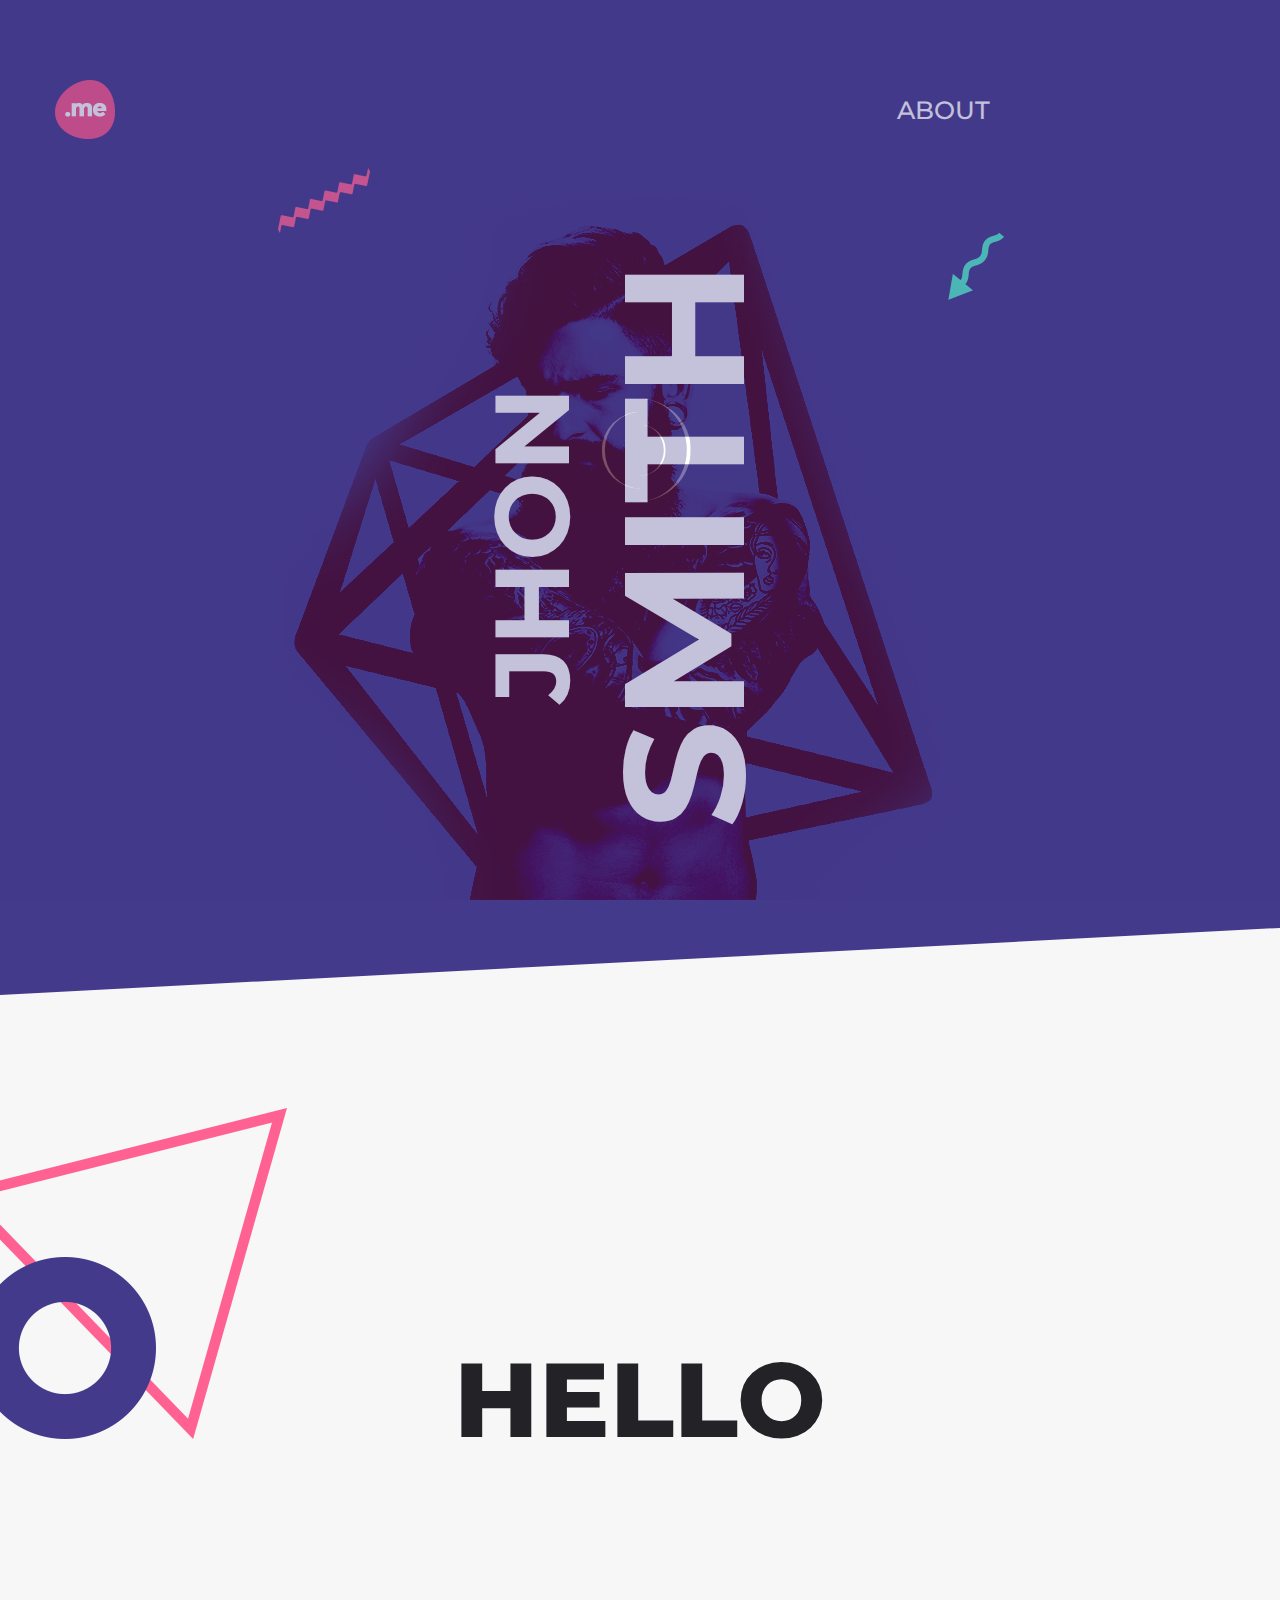
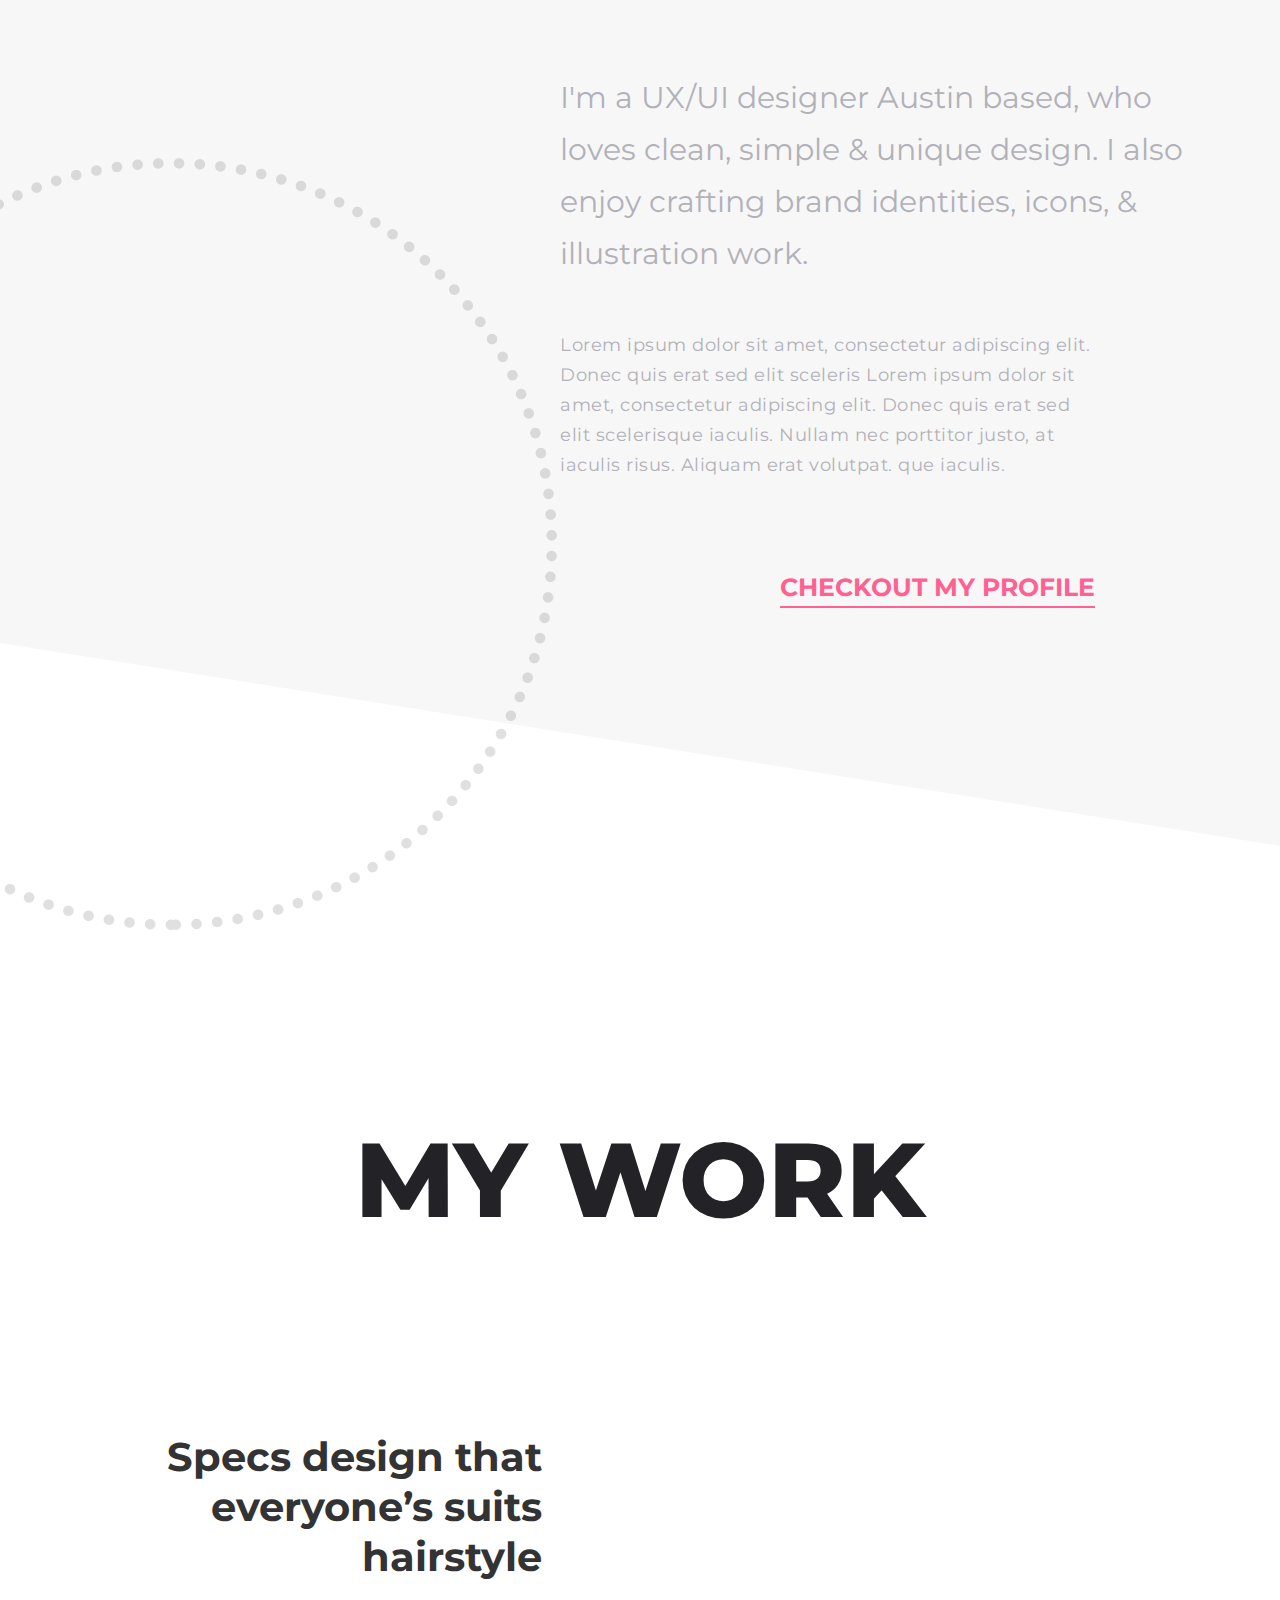
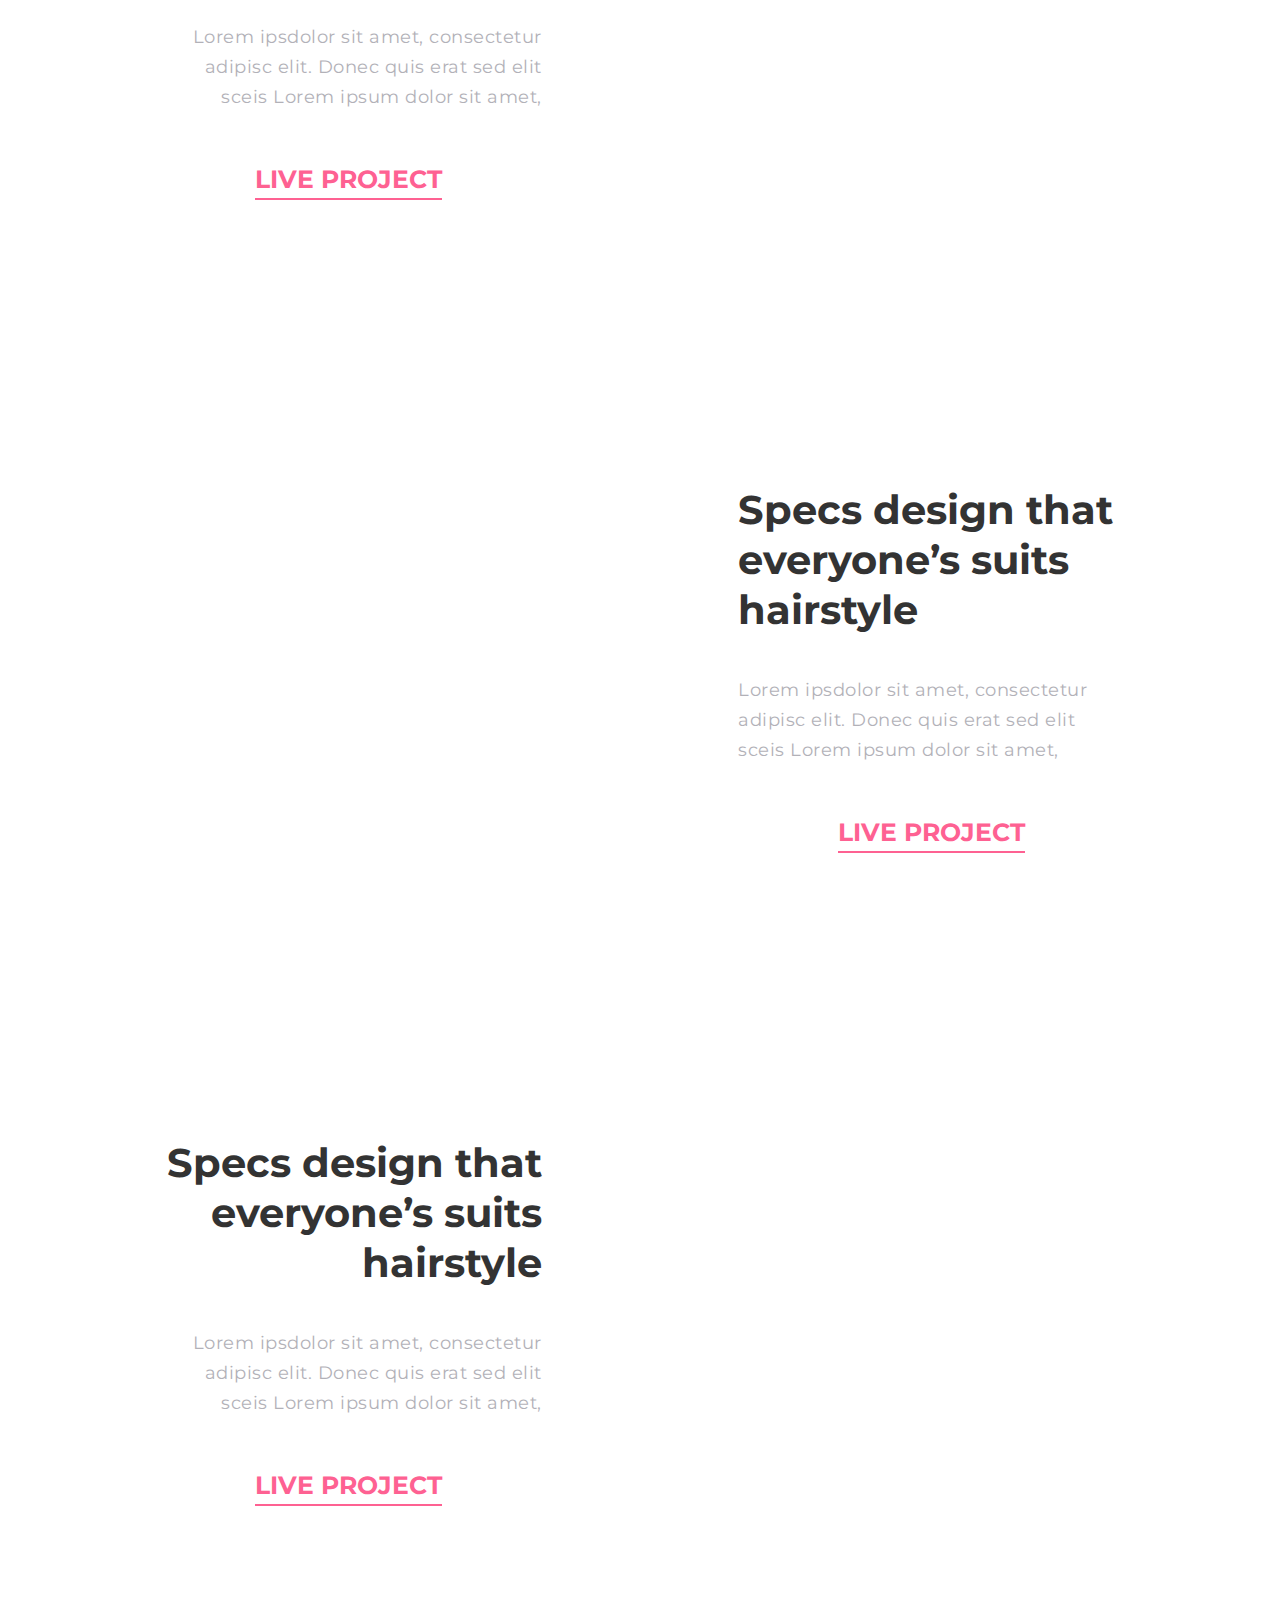
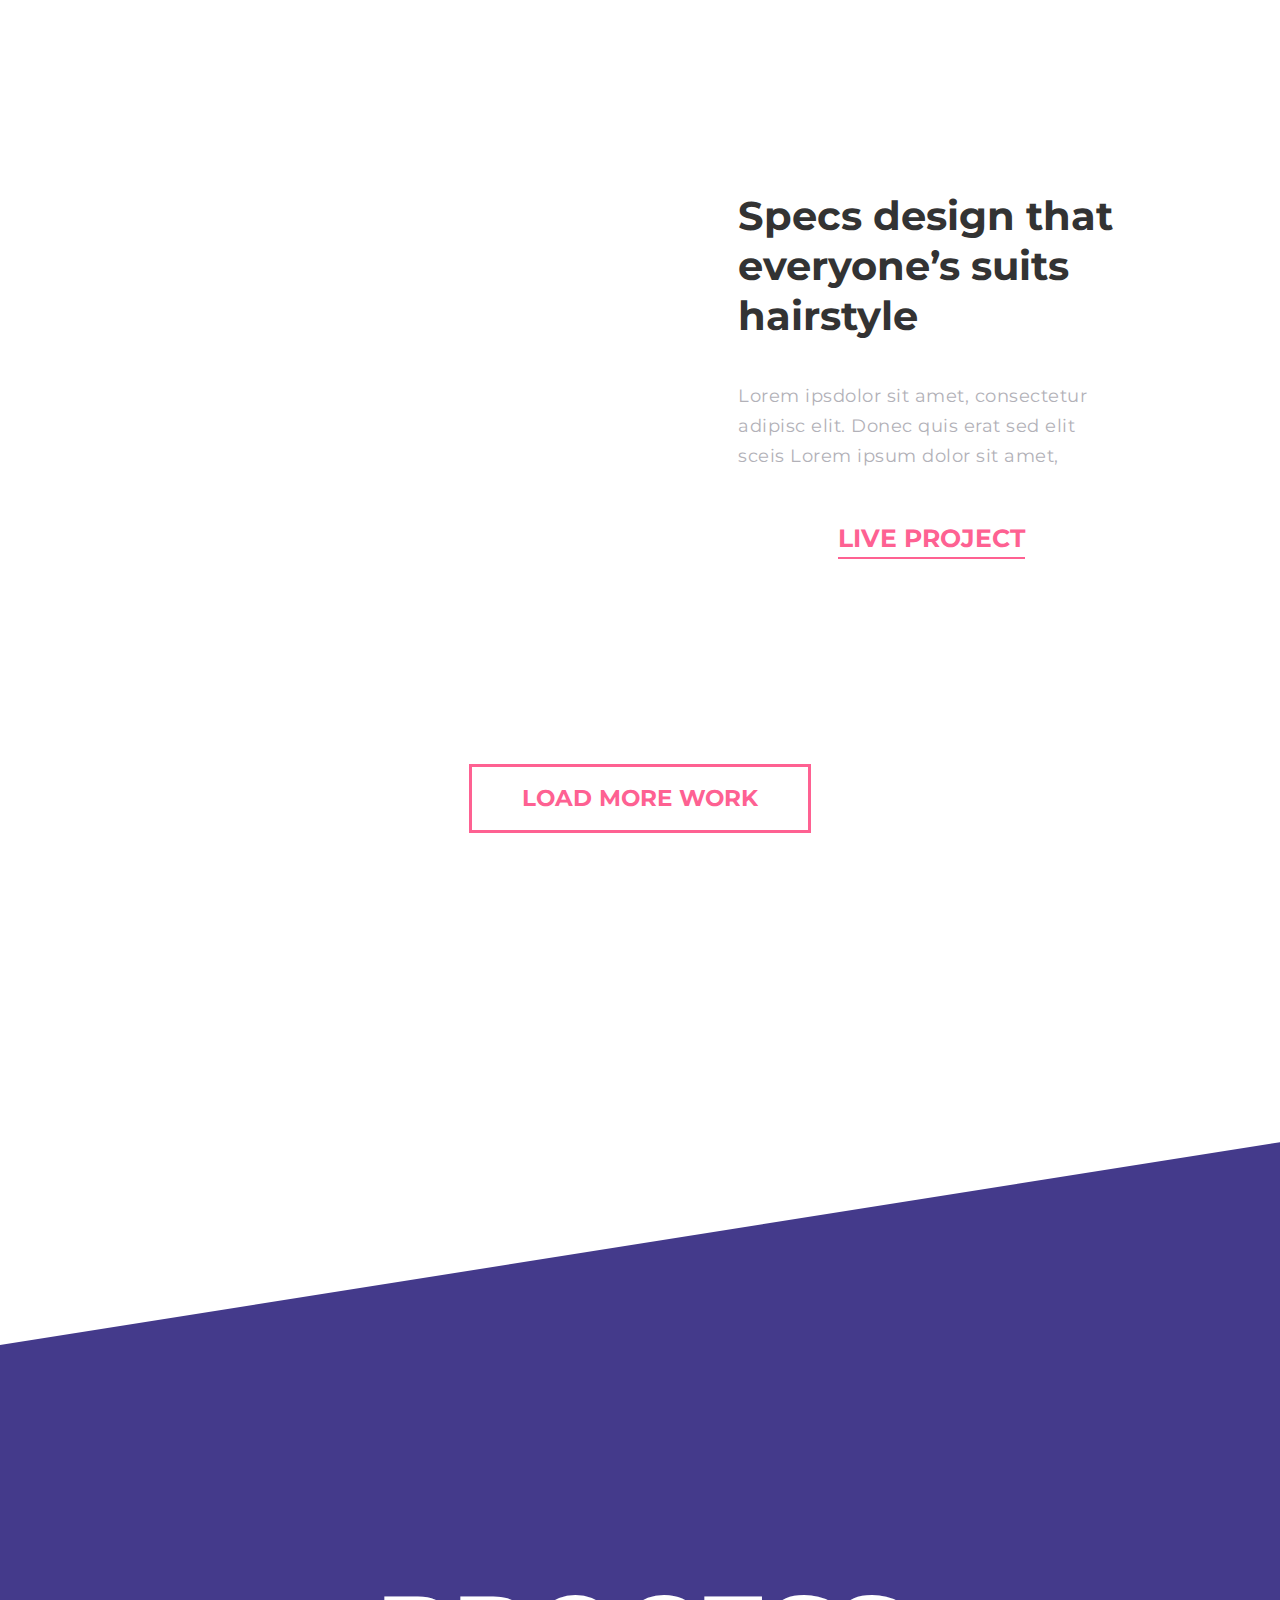
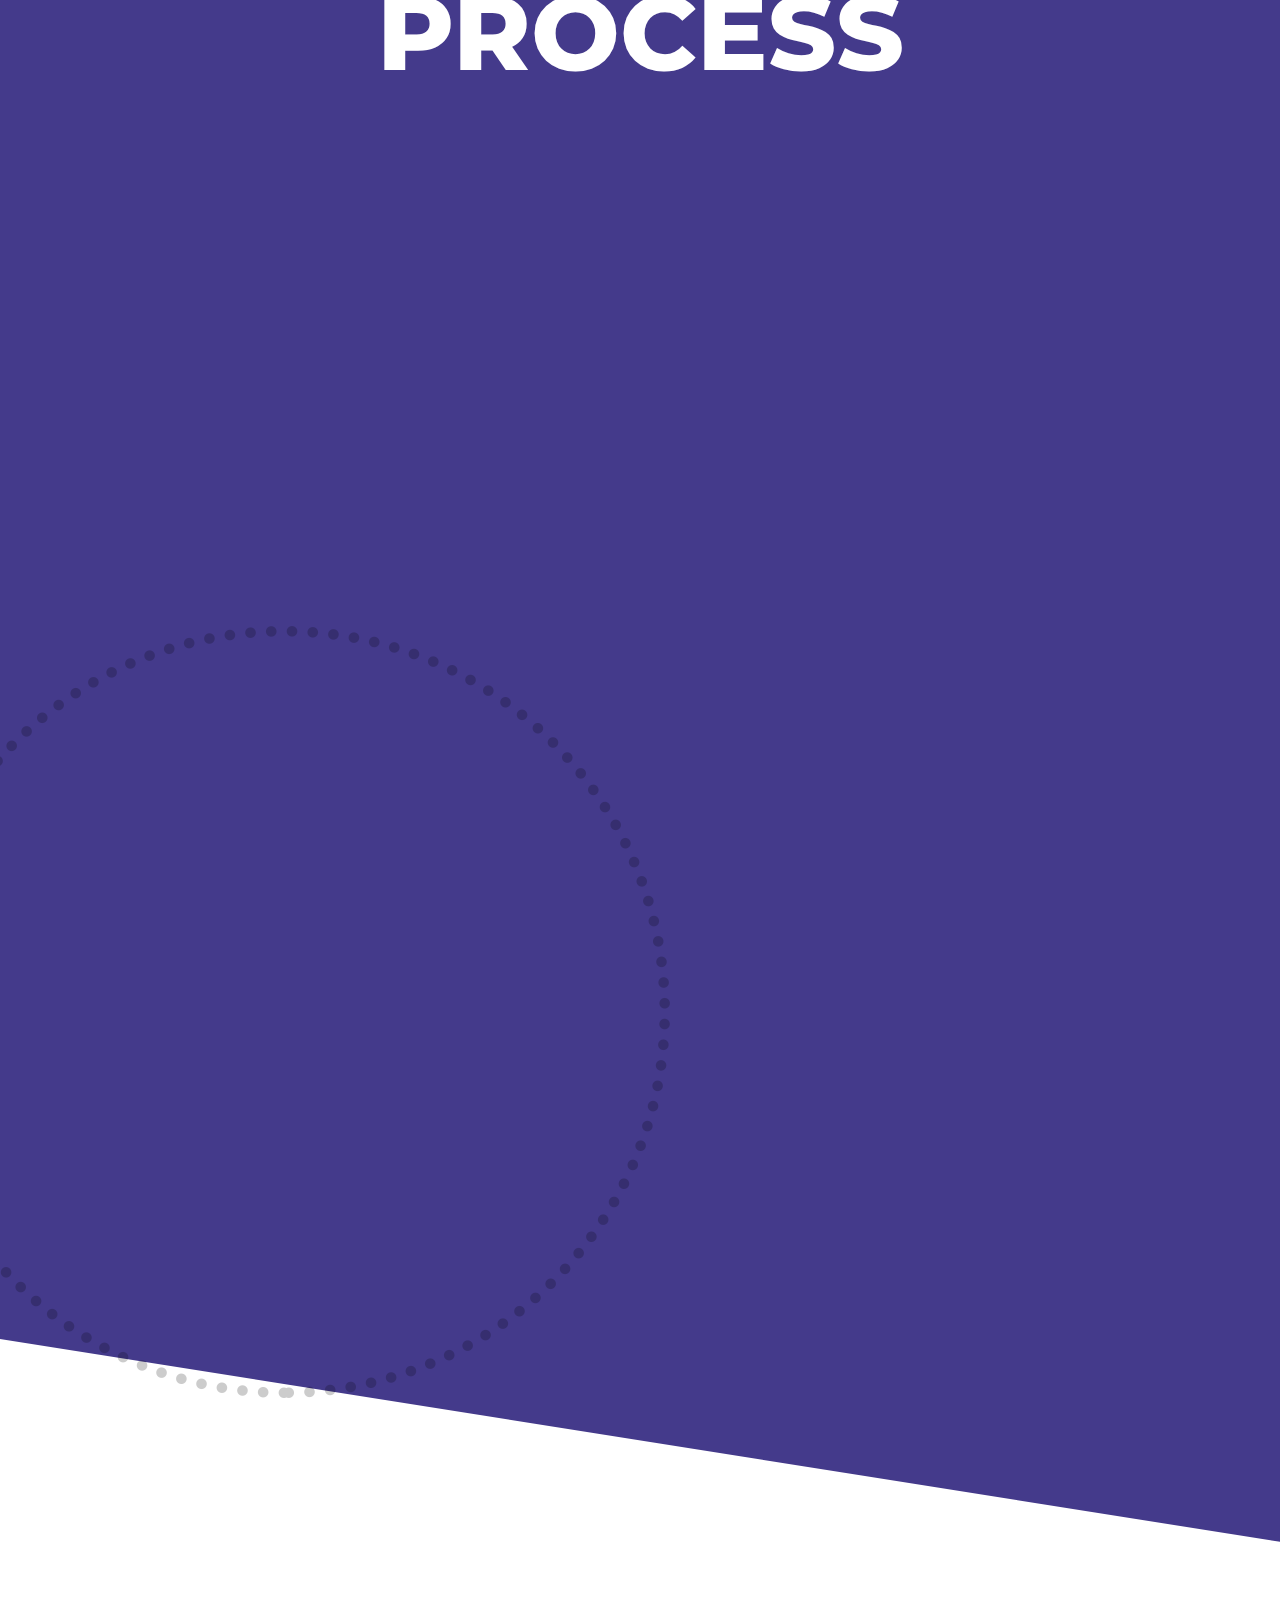
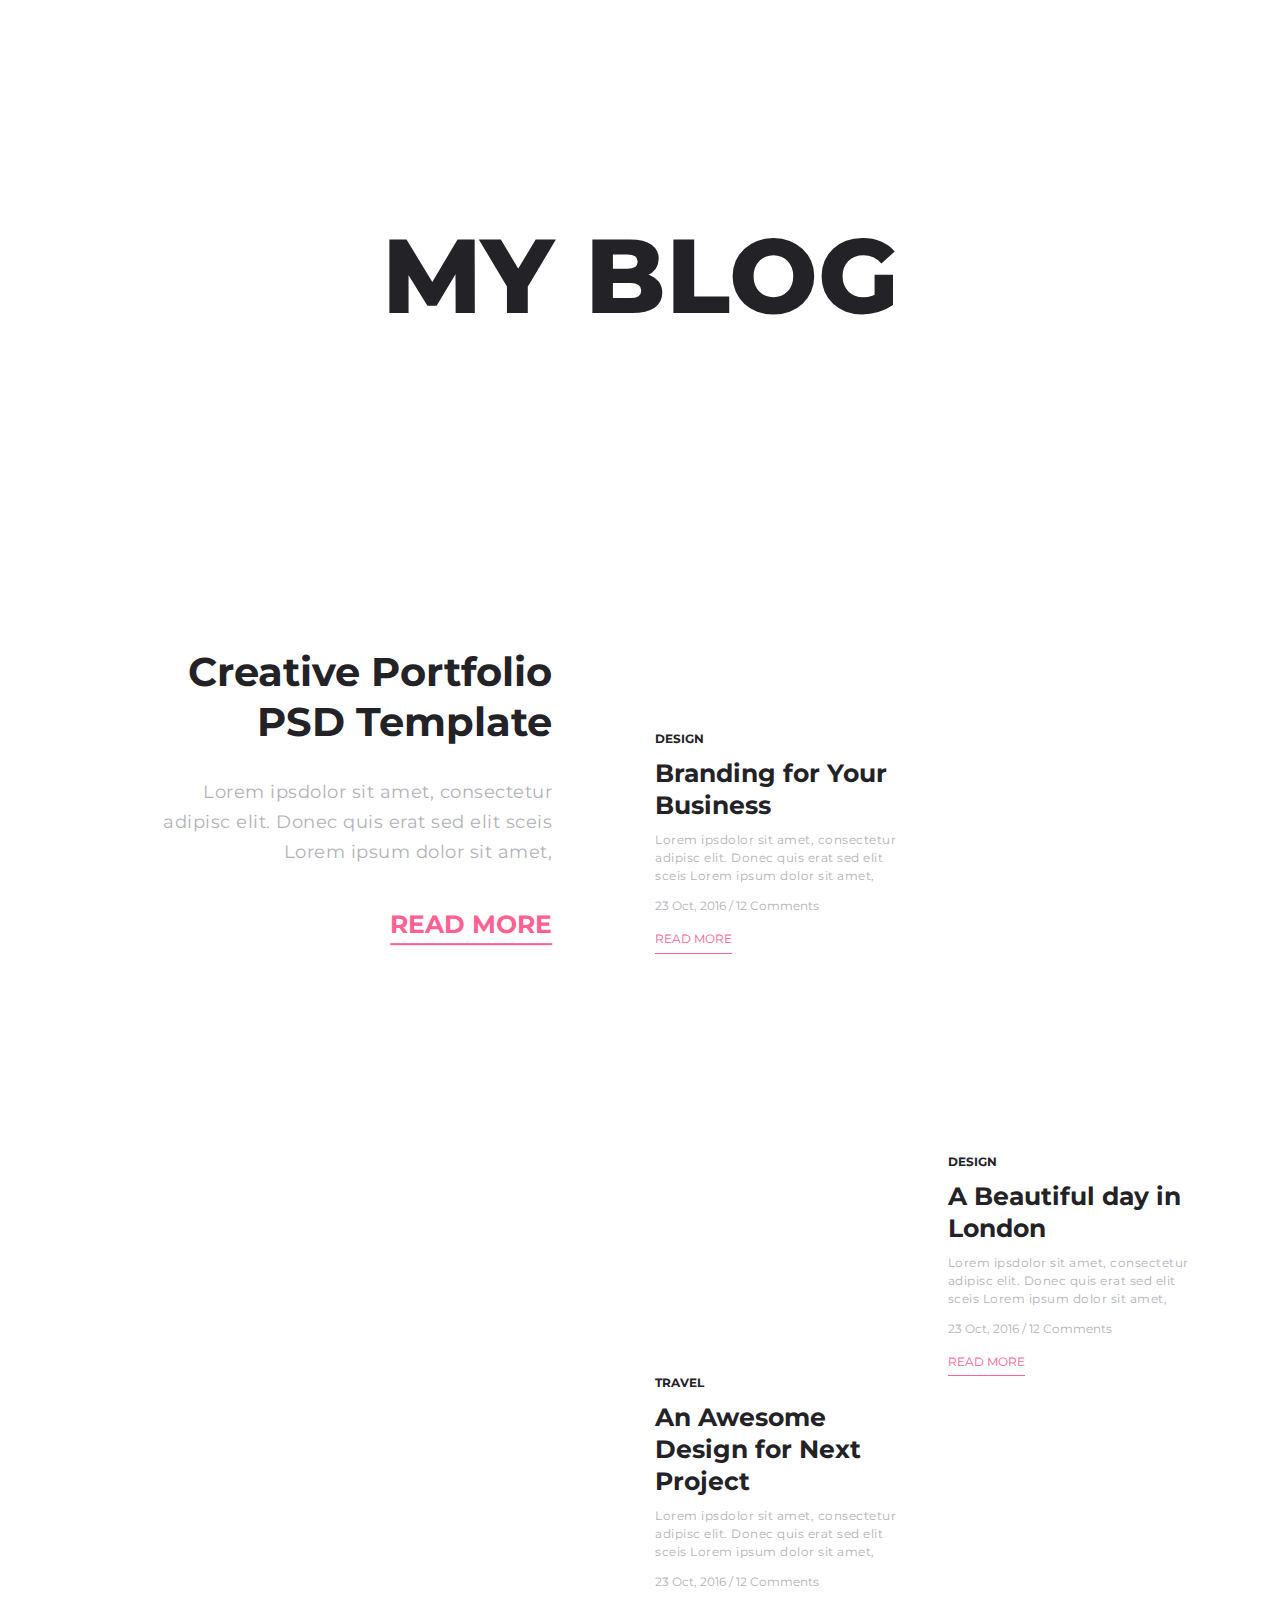
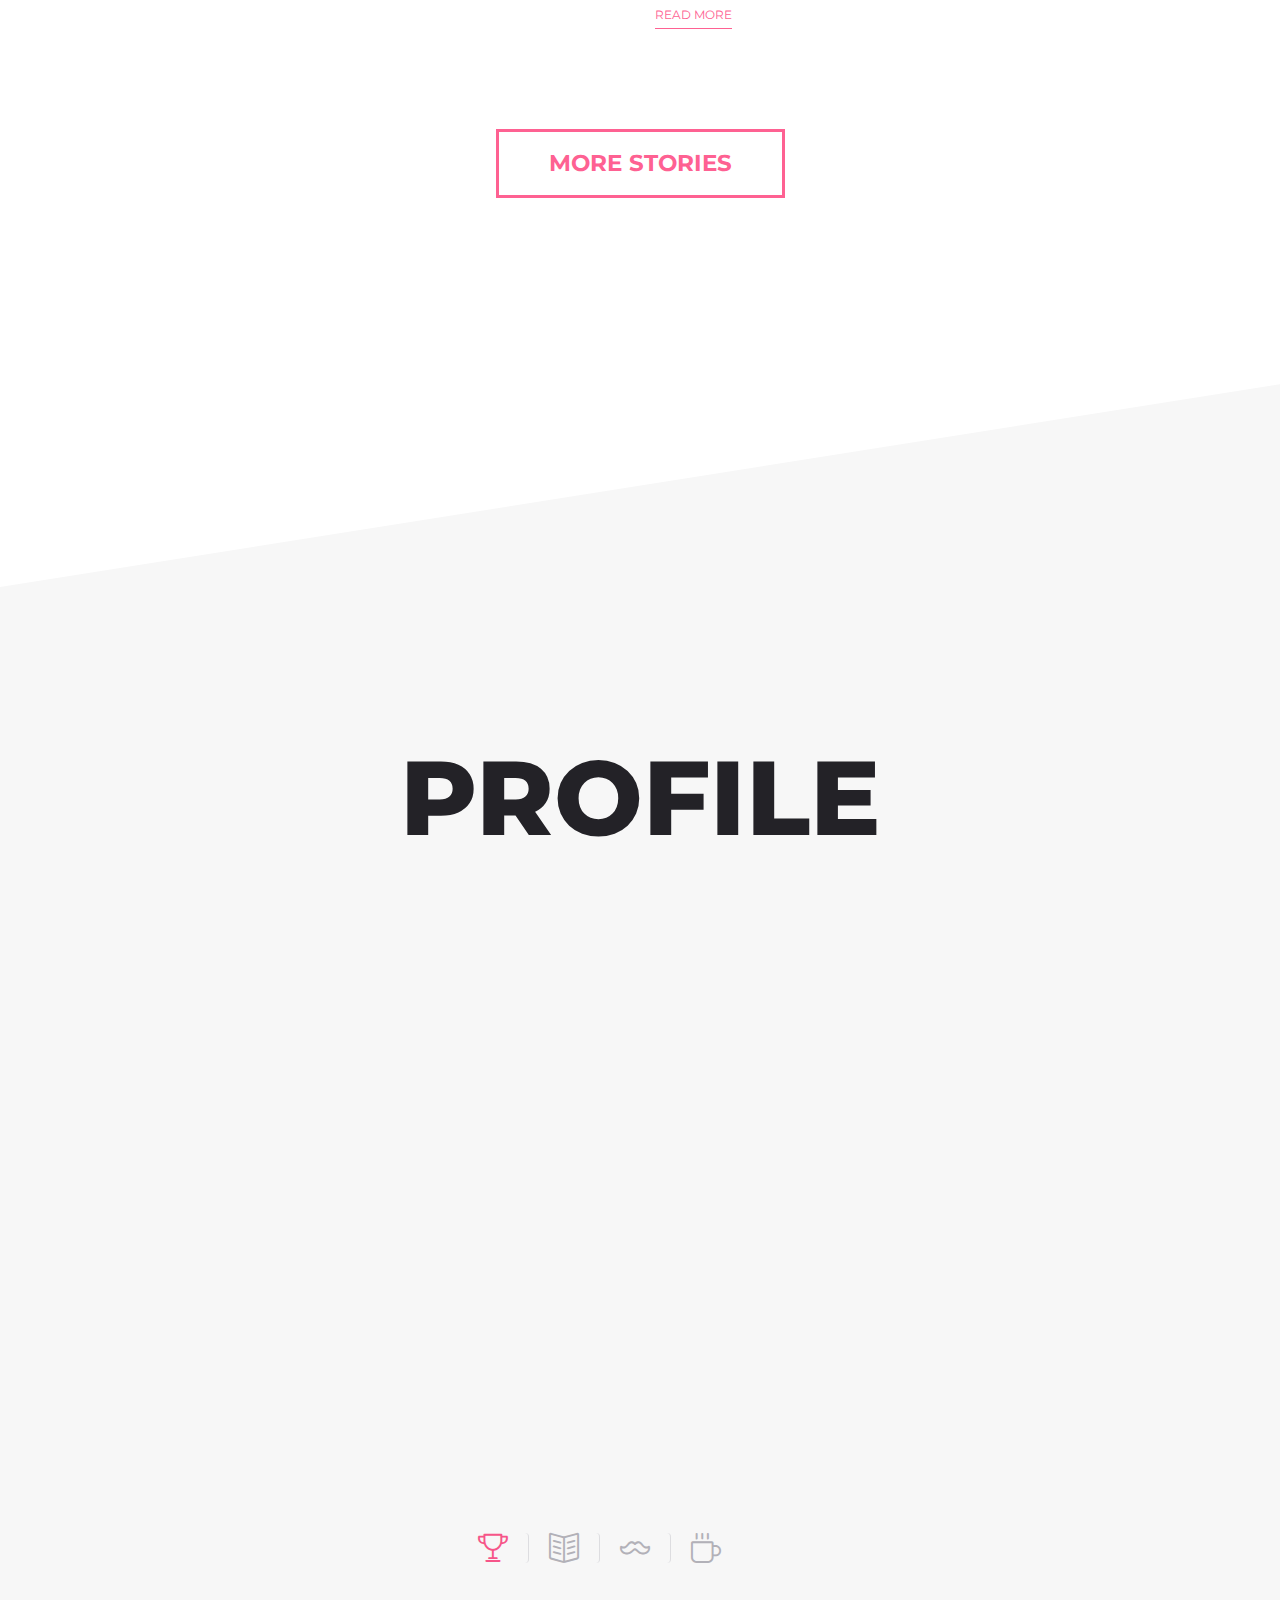
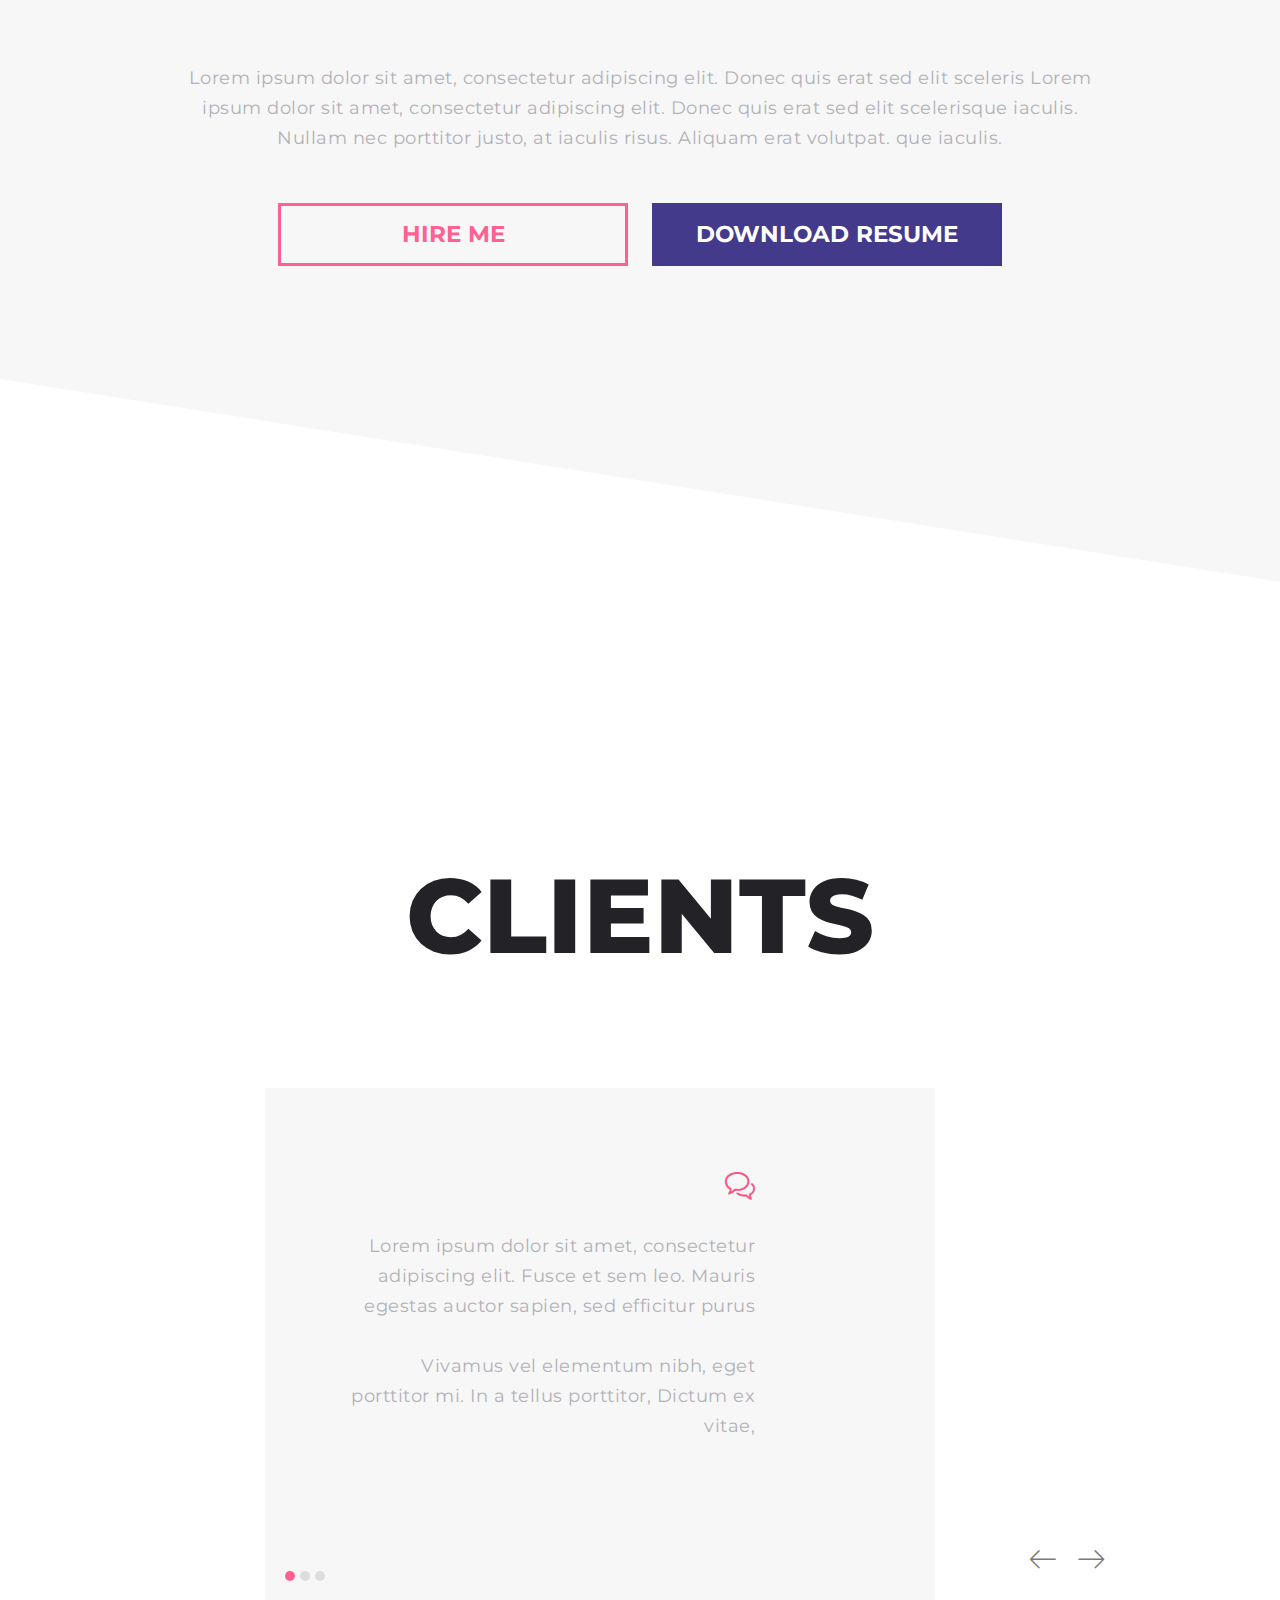
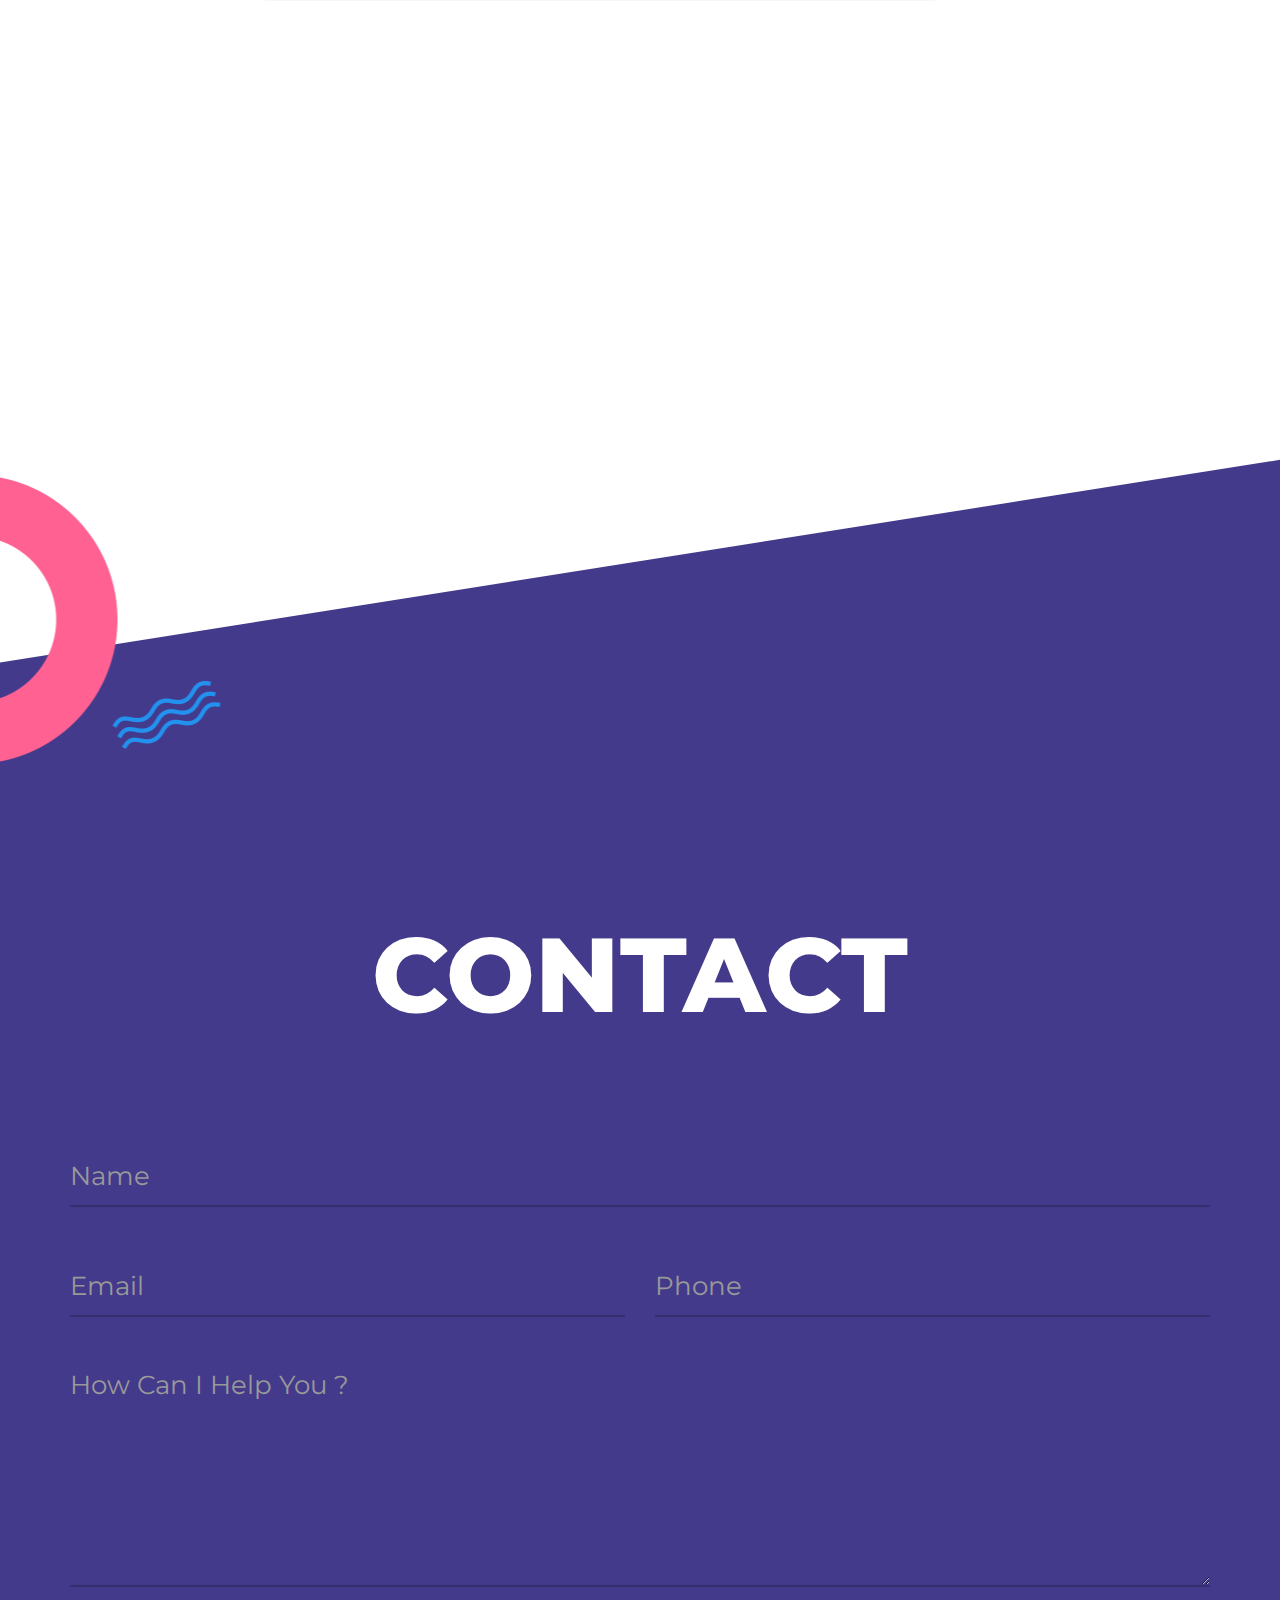
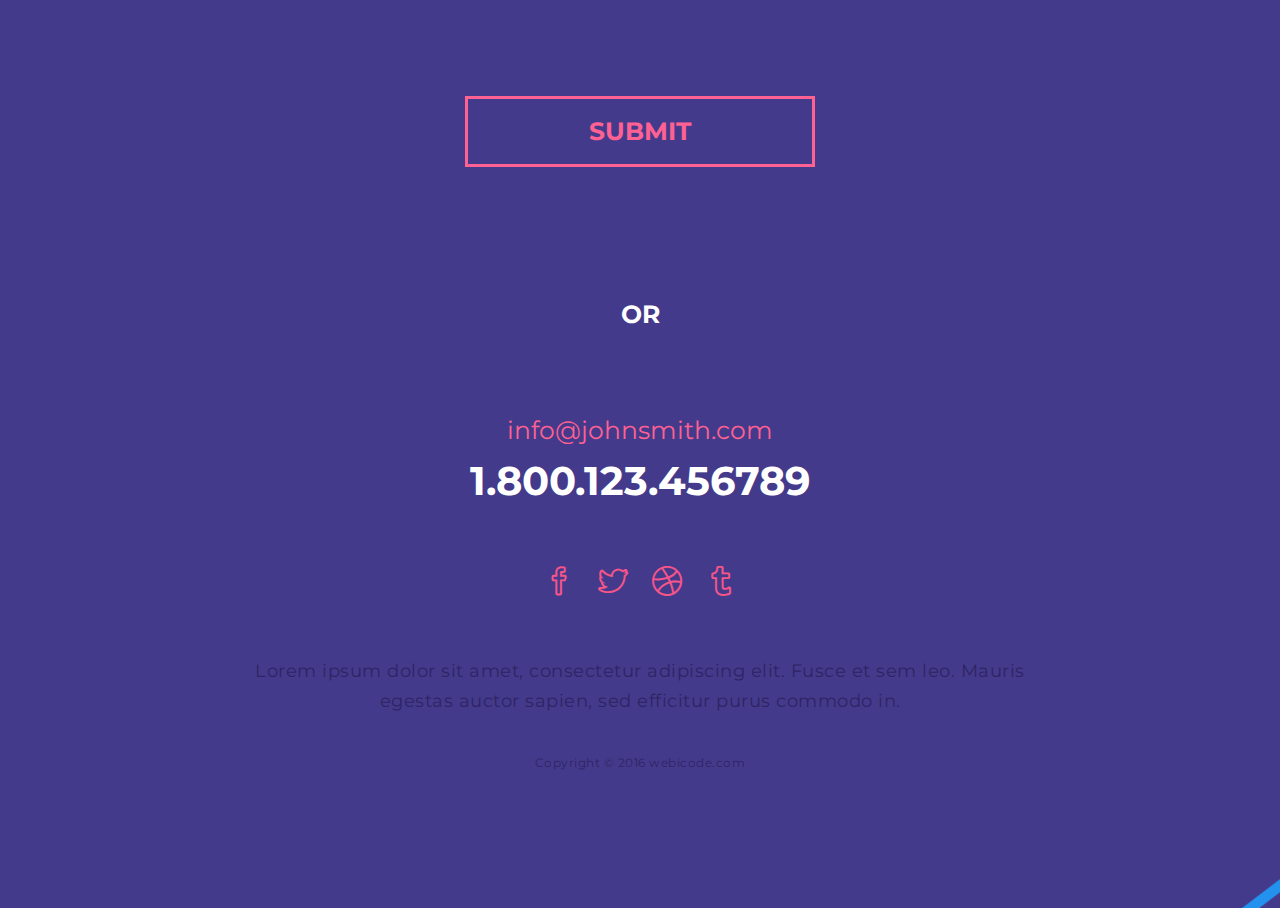
==== index.html @ 3af2c5c4 "first commit" ====
<!doctype html>
<html class="no-js" lang="en">
<head>
<meta name="viewport" content="width=device-width, initial-scale=1.0" />
<meta http-equiv="content-type" content="text/html; charset=utf-8" />
<meta name="author" content="M_Adnan" />
<!-- Document Title -->
<title>Me - Creative Portfolio &amp; Resume / CV HTML5 Template</title>

<!-- Favicon -->
<link rel="shortcut icon" href="images/favicon.ico" type="image/x-icon">
<link rel="icon" href="images/favicon.ico" type="image/x-icon">

<!-- SLIDER REVOLUTION 4.x CSS SETTINGS -->
<link rel="stylesheet" type="text/css" href="rs-plugin/css/settings.css" media="screen" />

<!-- StyleSheets -->
<link rel="stylesheet" href="css/ionicons.min.css">
<link rel="stylesheet" href="css/bootstrap/bootstrap.min.css">
<link rel="stylesheet" href="css/font-awesome.min.css">
<link rel="stylesheet" href="css/main.css">
<link rel="stylesheet" href="css/style.css">
<link rel="stylesheet" href="css/responsive.css">

<!-- Fonts Online -->
<link href="https://fonts.googleapis.com/css?family=Montserrat:100,200,300,400,500,600,700,800,900|Playfair+Display:400,700,900&subset=cyrillic,latin-ext" rel="stylesheet">

<!-- COLORS -->
<link rel="stylesheet" id="color" href="css/default.css">

<!-- JavaScripts -->
<script src="js/vendors/modernizr.js"></script>
<!-- HTML5 Shim and Respond.js IE8 support of HTML5 elements and media queries -->
<!-- WARNING: Respond.js doesn't work if you view the page via file:// -->
<!--[if lt IE 9]>
    <script src="https://oss.maxcdn.com/html5shiv/3.7.2/html5shiv.min.js"></script>
    <script src="https://oss.maxcdn.com/respond/1.4.2/respond.min.js"></script>
    <![endif]-->
</head>
<body>

<!-- LOADER -->
<div id="loader">
  <div class="position-center-center">
    <div class="ldr"></div>
  </div>
</div>

<!-- Page Wrapper -->
<div id="wrap"> 
  
  <!-- Header -->
  <header class="header light">
    <div class="sticky">
      <div class="container">
        <div class="logo"> <a href="index.html"><img src="images/logo.png" alt=""></a> </div>
        
        <!-- Nav -->
        <nav class="navbar ownmenu">
          <div class="navbar-header">
            <button type="button" class="navbar-toggle collapsed" data-toggle="collapse" data-target="#nav-open-btn" aria-expanded="false"> <span><i class="fa fa-navicon"></i></span> </button>
          </div>
          
          <!-- NAV -->
          <div class="collapse navbar-collapse" id="nav-open-btn">
            <ul class="nav">
             
                 
              <li> <a href="about.html">ABOUT </a> </li>
             
            </ul>
          </div>
        </nav>
      </div>
    </div>
  </header>
  <!-- End Header --> 
  
  <!--======= HOME AGENCY =========-->
  <div class="home-agency">
    <div class="position-center-center">
      <div class="container">
        <div class="ag-text">
          <h3 class="animate fadeInDown" data-wow-delay="0.4s">jhon</h3>
          <h1 class="animate fadeInDown" data-wow-delay="0.6s">smith</h1>
          <p class="animate fadeInDown" data-wow-delay="0.8s">UI/UX Designer & Art Director</p>
        </div>
      </div>
    </div>
  </div>
  
  <!-- Content -->
  <div id="content"> 
    
    <!-- HELLO -->
    <section class="hello"> 
      
      <!-- Diagonal Top -->
      <div class="cir-tri-bg"></div>
      <div class="container"> 
        
        <!-- Heading Block -->
        <div class="heading-block">
          <h6 class="animate fadeInRight" data-wow-delay="0.4s">who am i</h6>
          <span class="huge-tittle">hello</span> </div>
        <!-- HELLO IMG -->
        <div class="col-sm-5"> <img class="hello-img animate fadeInLeft" data-wow-delay="0.4s" src="images/hello-img.jpg" alt="" > </div>
        <!-- CONTENT INFO -->
        <div class="col-sm-7">
          <h4>I'm a UX/UI designer Austin based, who loves clean, simple & unique design. I also enjoy crafting brand identities, icons, & illustration work.</h4>
          <div class="test-info">
            <p>Lorem ipsum dolor sit amet, consectetur adipiscing elit. Donec quis erat sed elit sceleris Lorem ipsum dolor sit amet, consectetur adipiscing elit. Donec quis erat sed elit scelerisque iaculis. Nullam nec porttitor justo, at iaculis risus. Aliquam erat volutpat. que iaculis.</p>
            <a href="#." class="btn-flat">checkout my profile</a> </div>
        </div>
      </div>
      
      <!-- Bottom BG Style -->
      <div class="cir-bottom-bg"></div>
    </section>
    
    <!-- Portfolio -->
    <section class="our-work padding-top-150 padding-bottom-150" data-stellar-background-ratio="0.4">
      <div class="container"> 
        <!-- Heading Block -->
        <div class="heading-block">
          <h6 class="animate fadeInRight" data-wow-delay="0.4s">awesome projects</h6>
          <span class="huge-tittle">my work</span> </div>
        
        <!-- Liast Work -->
        <div class="list-work"> 
          
          <!-- Portfolio Article -->
          <article>
            <ul class="row">
              
              <!-- Text Detail -->
              <li class="col-md-5">
                <div class="text-info text-right">
                  <h3 class="tittle">Specs design that everyone’s suits hairstyle</h3>
                  <p>Lorem ipsdolor sit amet, consectetur adipisc elit. Donec quis erat sed elit sceis Lorem ipsum dolor sit amet, </p>
                  <div class="text-center"> <a href="#." class="btn-flat">live project</a> </div>
                </div>
              </li>
              
              <!-- Img -->
              <li class="col-md-7"> <img class="img-right animate fadeInRight" data-wow-delay="0.4s" src="images/portfolio/img-1-1.jpg" alt="" > </li>
            </ul>
          </article>
          
          <!-- Portfolio Article -->
          <article>
            <ul class="row">
              
              <!-- Img -->
              <li class="col-md-7"> <img class="animate fadeInLeft" data-wow-delay="0.4s" src="images/portfolio/img-1-2.jpg" alt="" > </li>
              
              <!-- Text Detail -->
              <li class="col-md-5">
                <div class="text-info text-left">
                  <h3 class="tittle">Specs design that everyone’s suits hairstyle</h3>
                  <p>Lorem ipsdolor sit amet, consectetur adipisc elit. Donec quis erat sed elit sceis Lorem ipsum dolor sit amet, </p>
                  <div class="text-center"> <a href="#." class="btn-flat">live project</a> </div>
                </div>
              </li>
            </ul>
          </article>
          
          <!-- Portfolio Article -->
          <article>
            <ul class="row">
              
              <!-- Text Detail -->
              <li class="col-md-5">
                <div class="text-info text-right">
                  <h3 class="tittle">Specs design that everyone’s suits hairstyle</h3>
                  <p>Lorem ipsdolor sit amet, consectetur adipisc elit. Donec quis erat sed elit sceis Lorem ipsum dolor sit amet, </p>
                  <div class="text-center"> <a href="#." class="btn-flat">live project</a> </div>
                </div>
              </li>
              
              <!-- Img -->
              <li class="col-md-7"> <img class="img-right animate fadeInRight" data-wow-delay="0.4s" src="images/portfolio/img-1-3.jpg" alt="" > </li>
            </ul>
          </article>
          
          <!-- Portfolio Article -->
          <article>
            <ul class="row">
              
              <!-- Img -->
              <li class="col-md-7"> <img class="animate fadeInLeft" data-wow-delay="0.4s" src="images/portfolio/img-1-4.jpg" alt="" > </li>
              
              <!-- Text Detail -->
              <li class="col-md-5">
                <div class="text-info text-left">
                  <h3 class="tittle">Specs design that everyone’s suits hairstyle</h3>
                  <p>Lorem ipsdolor sit amet, consectetur adipisc elit. Donec quis erat sed elit sceis Lorem ipsum dolor sit amet, </p>
                  <div class="text-center"> <a href="#." class="btn-flat">live project</a> </div>
                </div>
              </li>
            </ul>
          </article>
          
          <!-- Load More Work -->
          <div class="text-center"> <a href="#." class="btn-large">load more work</a> </div>
        </div>
      </div>
    </section>
    
    <!-- MORE FEATURED -->
    <section class="work-process"> 
      
      <!-- TOP bg Style -->
      <div class="cir-tri-bg" data-stellar-background-ratio="0.4"></div>
      <div class="container"> 
        
        <!-- Heading Block -->
        <div class="heading-block white">
          <h6 class="animate fadeInRight" data-wow-delay="0.4s">how i works</h6>
          <span class="huge-tittle">process</span> </div>
        
        <!-- Process Steps -->
        <div class="process-steps"> 
          
          <!-- Steps 1 -->
          <div class="step-1">
            <div class="col-md-4 center-auto animate fadeInUp" data-wow-delay="0.6s"> <span class="tittle-back">1</span>
              <h4>Briefing</h4>
              <p>Lorem ipsdolor sit amet, consectetur adipisc elit. Donec quis erat sed elit.</p>
              <i class="icon-note"></i> </div>
          </div>
          <div class="row"> 
            <!-- Steps 2 -->
            <div class="col-md-4 pull-right step-2 animate fadeInLeft" data-wow-delay="0.6s"> <span class="tittle-back">2</span>
              <div class="media-left media-middle"> <i class="icon-magnifier"></i> </div>
              <div class="media-body">
                <h4>Search</h4>
                <p>Lorem ipsdolor sit amet, consectetur adipisc elit. Donec quis erat sed elit.</p>
              </div>
            </div>
            
            <!-- Steps 4 -->
            <div class="col-md-4 pull-left text-right step-4 animate fadeInRight" data-wow-delay="0.6s">
              <div class="media-body"> <span class="tittle-back">4</span>
                <h4>Launch</h4>
                <p>Lorem ipsdolor sit amet, consectetur adipisc elit. Donec quis erat sed elit.</p>
              </div>
              <div class="media-right media-middle"> <i class="icon-rocket"></i> </div>
            </div>
            
            <!-- Center Image -->
            <div class="col-md-4 step-img text-center animate fadeIn" data-wow-delay="0.3s"> <img src="images/center-step-img.jpg" class="img-responsive" alt=""> </div>
          </div>
          
          <!-- Steps 3 -->
          <div class="step-3 animate fadeInDown" data-wow-delay="0.6s"> <span class="tittle-back">3</span> <i class="icon-vector"></i>
            <h4>Brainstorm & Create</h4>
            <div class="col-md-4 center-auto">
              <p>Lorem ipsdolor sit amet, consectetur adipisc elit. Donec quis erat sed elit.</p>
            </div>
          </div>
        </div>
      </div>
      
      <!-- Bottom BG Style -->
      <div class="cir-bottom-bg"></div>
    </section>
    
    <!-- BLOG -->
    <section class="blog padding-top-150 padding-bottom-100" data-stellar-background-ratio="0.5">
      <div class="container"> 
        
        <!-- Heading Block -->
        <div class="heading-block">
          <h6 class="animate fadeInRight" data-wow-delay="0.4s">few stories</h6>
          <span class="huge-tittle">my blog</span> </div>
        
        <!-- Blog -->
        <div class="blog-post">
          <div class="row"> 
            
            <!-- Big Post -->
            <div class="col-md-6">
              <article class="big-post text-right"> 
                <!-- Imag --> 
                <img class="animate fadeIn" data-wow-delay="0.4s" src="images/blog-1-1.jpg" alt="" > 
                <!-- Post -->
                <div class="position-center-center"> <a href="#." class="post-tittle">Creative Portfolio PSD Template</a>
                  <p>Lorem ipsdolor sit amet, consectetur adipisc elit. Donec quis erat sed elit sceis Lorem ipsum dolor sit amet, </p>
                  <a href="#." class="btn-flat margin-top-30">READ MORE</a> </div>
              </article>
            </div>
            
            <!-- Post -->
            <div class="col-md-3"> 
              <!-- Post -->
              <article class="post-normal"> 
                <!-- Imag --> 
                <img class="img-responsive animate fadeIn" data-wow-delay="0.4s" src="images/blog-1-2.jpg" alt="" > 
                <!-- Post --> 
                <a href="#." class="tag">DESIGN</a> <a href="#." class="post-tittle">Branding for Your Business</a>
                <p>Lorem ipsdolor sit amet, consectetur adipisc elit. Donec quis erat sed elit sceis Lorem ipsum dolor sit amet, </p>
                <span class="comm">23 Oct, 2016 / 12 Comments</span> <a href="#." class="btn-flat margin-top-15">READ MORE</a> </article>
              
              <!-- Post -->
              <article class="post-normal margin-top-30"> 
                <!-- Imag --> 
                <img class="img-responsive animate fadeIn" data-wow-delay="0.4s" src="images/blog-1-3.jpg" alt="" > 
                <!-- Post --> 
                <a href="#." class="tag">TRAVEL</a> <a href="#." class="post-tittle">An Awesome Design for Next Project</a>
                <p>Lorem ipsdolor sit amet, consectetur adipisc elit. Donec quis erat sed elit sceis Lorem ipsum dolor sit amet, </p>
                <span class="comm">23 Oct, 2016 / 12 Comments</span> <a href="#." class="btn-flat margin-top-15">READ MORE</a> </article>
            </div>
            
            <!-- Post -->
            <div class="col-md-3"> 
              <!-- Post -->
              <article class="post-normal third-post"> 
                <!-- Imag --> 
                <img class="img-responsive animate fadeIn" data-wow-delay="0.4s" src="images/blog-1-4.jpg" alt="" > 
                <!-- Post --> 
                <a href="#." class="tag">DESIGN</a> <a href="#." class="post-tittle">A Beautiful day in London</a>
                <p>Lorem ipsdolor sit amet, consectetur adipisc elit. Donec quis erat sed elit sceis Lorem ipsum dolor sit amet, </p>
                <span class="comm">23 Oct, 2016 / 12 Comments</span> <a href="#." class="btn-flat margin-top-15">READ MORE</a> </article>
            </div>
          </div>
          
          <!-- Load More Work -->
          <div class="text-center margin-top-100"> <a href="#." class="btn-large">more STORIES</a> </div>
        </div>
      </div>
    </section>
    
    <!-- Profile -->
    <section class="profile-main" data-stellar-background-ratio="0.5"> 
      
      <!-- TOP bg Style -->
      <div class="cir-tri-bg"></div>
      <div class="container"> 
        
        <!-- Heading Block -->
        <div class="heading-block">
          <h6 class="animate fadeInRight" data-wow-delay="0.4s">checkout my</h6>
          <span class="huge-tittle">profile</span> </div>
        
        <!-- Profile Tabs -->
        <div class="profile-inn">
          <div class="row">
            <div class="col-md-5 text-right test-sec animate fadeInLeft" data-wow-delay="0.4s">
              <h3>ACHIEVEMENT AWARDS</h3>
              <p>Lorem ipsdolor sit amet, consectetur adipisc elit. Donec quis erat sed elit sceis Lorem ipsum dolor sit amet, </p>
            </div>
            <div class="col-md-6">
              <div class="tabs-sec  animate fadeIn" data-wow-delay="0.4s"> 
                
                <!-- Tab panes -->
                <div class="tab-content"> 
                  
                  <!-- Awwwards -->
                  <div role="tabpanel" class="tab-pane fade in active" id="awards">
                    <ul>
                      <li>
                        <h5>Awwwards</h5>
                        <p>Site of the Day</p>
                      </li>
                      <li>
                        <h5>CSSMania Awards</h5>
                        <p>Silver for CSS & Coding</p>
                      </li>
                      <li>
                        <h5>17th Infographic Summit</h5>
                        <p>Gold for User Friendly</p>
                      </li>
                    </ul>
                    <i class="icon-trophy"></i> </div>
                  
                  <!-- Awwwards 2 -->
                  <div role="tabpanel" class="tab-pane fade" id="awards1">
                    <ul>
                      <li>
                        <h5>Awwwards</h5>
                        <p>Site of the Day</p>
                      </li>
                      <li>
                        <h5>CSSMania Awards</h5>
                        <p>Silver for CSS & Coding</p>
                      </li>
                      <li>
                        <h5>17th Infographic Summit</h5>
                        <p>Gold for User Friendly</p>
                      </li>
                    </ul>
                    <i class="icon-book-open"></i> </div>
                  
                  <!-- Awwwards 2 -->
                  <div role="tabpanel" class="tab-pane fade" id="awards2">
                    <ul>
                      <li>
                        <h5>Awwwards</h5>
                        <p>Site of the Day</p>
                      </li>
                      <li>
                        <h5>CSSMania Awards</h5>
                        <p>Silver for CSS & Coding</p>
                      </li>
                      <li>
                        <h5>17th Infographic Summit</h5>
                        <p>Gold for User Friendly</p>
                      </li>
                    </ul>
                    <i class="icon-moustache"></i> </div>
                  
                  <!-- Awwwards 2 -->
                  <div role="tabpanel" class="tab-pane fade" id="awards3">
                    <ul>
                      <li>
                        <h5>Awwwards</h5>
                        <p>Site of the Day</p>
                      </li>
                      <li>
                        <h5>CSSMania Awards</h5>
                        <p>Silver for CSS & Coding</p>
                      </li>
                      <li>
                        <h5>17th Infographic Summit</h5>
                        <p>Gold for User Friendly</p>
                      </li>
                    </ul>
                    <i class="icon-cup"></i> </div>
                </div>
              </div>
              
              <!-- Nav tabs -->
              <ul class="nav nav-pills" role="tablist">
                <li role="presentation" class="active"><a href="#awards" aria-controls="awards" role="tab" data-toggle="tab"> <i class="icon-trophy"></i></a></li>
                <li role="presentation"><a href="#awards1" aria-controls="awards1" role="tab" data-toggle="tab"><i class="icon-book-open"></i></a></li>
                <li role="presentation"><a href="#awards2" aria-controls="awards2" role="tab" data-toggle="tab"><i class=" icon-moustache"></i></a></li>
                <li role="presentation"><a href="#awards3" aria-controls="awards3" role="tab" data-toggle="tab"><i class="icon-cup"></i></a></li>
              </ul>
            </div>
          </div>
          
          <!-- Detail Text -->
          <div class="col-md-10 center-auto text-center">
            <p>Lorem ipsum dolor sit amet, consectetur adipiscing elit. Donec quis erat sed elit sceleris Lorem ipsum dolor sit amet, consectetur adipiscing elit. Donec quis erat sed elit scelerisque iaculis. Nullam nec porttitor justo, at iaculis risus. Aliquam erat volutpat. que iaculis.</p>
          </div>
          
          <!-- BTN -->
          <div class="btn-part"> <a href="#." class="btn-large">HIRE ME</a> <a href="#." class="btn-large btn-large-1 ">DOWNLOAD RESUME</a> </div>
        </div>
      </div>
      
      <!-- Clients -->
      <div class="cir-bottom-bg"></div>
    </section>
    
    <!-- Clients -->
    <section class="testimonial padding-top-150 padding-bottom-150" data-stellar-background-ratio="0.5">
      <div class="container"> 
        
        <!-- Heading Block -->
        <div class="heading-block">
          <h6 class=" animate fadeInRight" data-wow-delay="0.4s">i love my</h6>
          <span class="huge-tittle">clients</span> </div>
        
        <!-- Slider -->
        <div class="slider-sec">
          <div id="testi-slide"> 
            
            <!-- Slide -->
            <div class="item">
              <div class="media-body">
                <div class="tesi-text">
                  <div class="icon"> <i class="icon-bubbles"></i> </div>
                  <p>Lorem ipsum dolor sit amet, consectetur adipiscing elit. Fusce et sem leo. Mauris egestas auctor sapien, sed efficitur purus <br>
                    <br>
                    Vivamus vel elementum nibh, eget porttitor mi. In a tellus porttitor, Dictum ex vitae, </p>
                </div>
              </div>
              <div class="media-right">
                <div class="avatar-sec"> <img class="img-responsive" src="images/testi-avatar.jpg" alt="" >
                  <h4>Robert Long</h4>
                  <p>Designer / Photographer</p>
                </div>
              </div>
            </div>
            
            <!-- Slide -->
            <div class="item">
              <div class="media-body">
                <div class="tesi-text">
                  <div class="icon"> <i class="icon-bubbles"></i> </div>
                  <p>Lorem ipsum dolor sit amet, consectetur adipiscing elit. Fusce et sem leo. Mauris egestas auctor sapien, sed efficitur purus <br>
                    <br>
                    Vivamus vel elementum nibh, eget porttitor mi. In a tellus porttitor, Dictum ex vitae, </p>
                </div>
              </div>
              <div class="media-right">
                <div class="avatar-sec"> <img class="img-responsive" src="images/testi-avatar.jpg" alt="" >
                  <h4>Jennifer Aniston</h4>
                  <p>Designer / Photographer</p>
                </div>
              </div>
            </div>
            
            <!-- Slide -->
            <div class="item">
              <div class="media-body">
                <div class="tesi-text">
                  <div class="icon text-right"> <i class="icon-bubbles"></i> </div>
                  <p>Lorem ipsum dolor sit amet, consectetur adipiscing elit. Fusce et sem leo. Mauris egestas auctor sapien, sed efficitur purus <br>
                    <br>
                    Vivamus vel elementum nibh, eget porttitor mi. In a tellus porttitor, Dictum ex vitae, </p>
                </div>
              </div>
              <div class="media-right">
                <div class="avatar-sec"> <img class="img-responsive" src="images/testi-avatar.jpg" alt="" >
                  <h4>Robert Long</h4>
                  <p>Designer / Photographer</p>
                </div>
              </div>
            </div>
          </div>
        </div>
        
        <!-- Client Img -->
        <ul class="client-img  animate fadeInDown" data-wow-delay="0.4s">
          <li><img class="img-responsive" src="images/c-img-1.jpg" alt="" ></li>
          <li><img class="img-responsive" src="images/c-img-2.jpg" alt="" ></li>
          <li><img class="img-responsive" src="images/c-img-3.jpg" alt="" ></li>
          <li><img class="img-responsive" src="images/c-img-4.jpg" alt="" ></li>
          <li><img class="img-responsive" src="images/c-img-5.jpg" alt="" ></li>
        </ul>
      </div>
    </section>
  </div>
  <!-- End Content --> 
  
  <!-- Footer -->
  <footer class="footer"> 
    
    <!-- TOP bg Style -->
    <div class="cir-tri-bg"></div>
    <div class="container"> 
      
      <!-- Heading Block -->
      <div class="heading-block white">
        <h6 class=" animate fadeInRight" data-wow-delay="0.4s">get in touch </h6>
        <span class="huge-tittle">contact</span> </div>
      <div class="contact"> 
        
        <!-- Success Msg -->
        <div id="contact_message" class="success-msg"> <i class="fa fa-paper-plane-o"></i>Thank You. Your Message has been Submitted</div>
        
        <!-- FORM -->
        <form role="form" id="contact_form" class="contact-form" method="post" onSubmit="return false">
          <ul class="row">
            <li class="col-sm-12">
              <label>
                <input type="text" class="form-control" name="name" id="name" placeholder="Name">
              </label>
            </li>
            <li class="col-sm-6">
              <label>
                <input type="text" class="form-control" name="email" id="email" placeholder="Email">
              </label>
            </li>
            <li class="col-sm-6">
              <label>
                <input type="text" class="form-control" name="company" id="company" placeholder="Phone">
              </label>
            </li>
            <li class="col-sm-12">
              <label>
                <textarea class="form-control" name="message" id="message" rows="5" placeholder="How Can I Help You ?"></textarea>
              </label>
            </li>
            <li class="col-sm-12">
              <button type="submit"  value="submit" id="btn_submit" onClick="proceed();">SUBMIT</button>
            </li>
          </ul>
        </form>
      </div>
      
      <!-- OR -->
      <div class="or"> OR </div>
      
      <!-- Rights -->
      <div class="rights col-md-9 center-auto"> <a href="#." class="mail-to">info@johnsmith.com</a>
        <h3>1.800.123.456789</h3>
        <div class="social-icons"> <a href="#."><i class="icon-social-facebook"></i></a> <a href="#."><i class="icon-social-twitter"></i></a> <a href="#."><i class="icon-social-dribbble"></i></a> <a href="#."><i class="icon-social-tumblr"></i></a> </div>
        <p>Lorem ipsum dolor sit amet, consectetur adipiscing elit. Fusce et sem leo. Mauris egestas auctor sapien, sed efficitur purus commodo in. </p>
        <p class="margin-top-30"><small> Copyright © 2016 webicode.com </small></p>
      </div>
    </div>
  </footer>
  <!-- End Footer --> 
  
  <!-- GO TO TOP  --> 
  <a href="#" class="cd-top"><i class="fa fa-angle-up"></i></a> 
  <!-- GO TO TOP End --> 
</div>
<!-- End Page Wrapper --> 
<!--Style Switcher===========================================-->
<div class="color-switcher" id="choose_color"> <a href="#." class="picker_close"><i class="ion-gear-a" ></i></a>
  <div class="theme-colours">
    <p class="font-crimson font-italic">Choose Colour style</p>
    <ul>
      <li><a href="#." class="blue" id="blue"></a></li>
      <li><a href="#." class="green" id="green"></a></li>
      <li><a href="#." class="red" id="red"></a></li>
      <li><a href="#." class="yellow" id="yellow"></a></li>
      <li><a href="#." class="brown" id="brown"></a></li>
      <li><a href="#." class="cyan" id="cyan"></a></li>
      <li><a href="#." class="purple" id="purple"></a></li>
      <li><a href="#." class="sky-blue" id="sky-blue"></a></li>
      <li><a href="#." class="gray" id="gray"></a></li>
      <li><a href="#." class="peter-river" id="peter-river"></a></li>
      <li><a href="#." class="nephritis" id="nephritis"></a></li>
      <li><a href="#." class="amethyst" id="amethyst"></a></li>
      <li><a href="#." class="wet-asphalt" id="wet-asphalt"></a></li>
      <li><a href="#." class="night-shade" id="night-shade"></a></li>
      <li><a href="#." class="sun-flowers" id="sun-flowers"></a></li>
      <li><a href="#." class="orange" id="orange"></a></li>
      <li><a href="#." class="carrot" id="carrot"></a></li>
      <li><a href="#." class="alizarin" id="alizarin"></a></li>
      <li><a href="#." class="sliver" id="sliver"></a></li>
      <li><a href="#." class="green-sea" id="green-sea"></a></li>
    </ul>
    <div class="layouts no-padding">
      <p class="font-italic margin-top-20">Layout Mode</p>
      <a href="#." id="boxed">BOX LAYOUT</a> <a href="#." id="wide">WIDE LAYOUT</a> </div>
    <div class="layouts no-padding">
      <p class=" font-italic margin-top-20">Dark/Light Version</p>
      <a href="#." id="dark-night">DARK VERSION</a> <a href="#." id="light-day">LIGHT VERSION</a> </div>
  </div>
</div>

<!-- JavaScripts --> 
<script src="js/vendors/jquery/jquery.min.js"></script> 
<script src="js/vendors/wow.min.js"></script> 
<script src="js/vendors/bootstrap.min.js"></script> 
<script src="js/vendors/jquery.cubeportfolio.min.js"></script> 
<script src="js/vendors/own-menu.js"></script> 
<script src="js/vendors/jquery.sticky.js"></script> 
<script src="js/vendors/owl.carousel.min.js"></script> 
<script src="js/vendors/color-switcher.js"></script> 

<!-- SLIDER REVOLUTION 4.x SCRIPTS  --> 
<script type="text/javascript" src="rs-plugin/js/jquery.tp.t.min.js"></script> 
<script type="text/javascript" src="rs-plugin/js/jquery.tp.min.js"></script> 
<script src="js/main.js"></script>
</body>
</html>
---- rs-plugin/css/settings.css ----
.tp-static-layers{position:absolute;z-index:505;top:0px;left:0px}
.tp-hide-revslider, .tp-caption.tp-hidden-caption{visibility:hidden !important;display:none !important}
.tp-caption{z-index:1;white-space:nowrap}
.tp-caption-demo .tp-caption{position:relative !important;display:inline-block;margin-bottom:10px;margin-right:20px !important}
.tp-caption.whitedivider3px{color:#000000;text-shadow:none;background-color:rgb(255, 255, 255);background-color:rgba(255, 255, 255, 1);text-decoration:none;min-width:408px;min-height:3px;background-position:initial initial;background-repeat:initial initial;border-width:0px;border-color:#000000;border-style:none;}
.tp-caption.finewide_large_white{color:#ffffff;text-shadow:none;font-size:60px;line-height:60px;font-weight:300;background-color:transparent;text-decoration:none;text-transform:uppercase;letter-spacing:8px;border-width:0px;border-color:rgb(0, 0, 0);border-style:none;}
.tp-caption.whitedivider3px{color:#000000;text-shadow:none;background-color:rgb(255, 255, 255);background-color:rgba(255, 255, 255, 1);text-decoration:none;font-size:0px;line-height:0;min-width:468px;min-height:3px;border-width:0px;border-color:rgb(0, 0, 0);border-style:none;}
.tp-caption.finewide_medium_white{color:#ffffff;text-shadow:none;font-size:37px;line-height:37px;font-weight:300;background-color:transparent;text-decoration:none;text-transform:uppercase;letter-spacing:5px;border-width:0px;border-color:rgb(0, 0, 0);border-style:none;}
.tp-caption.boldwide_small_white{font-size:25px;line-height:25px;font-weight:800;color:rgb(255, 255, 255);text-decoration:none;background-color:transparent;text-shadow:none;text-transform:uppercase;letter-spacing:5px;border-width:0px;border-color:rgb(0, 0, 0);border-style:none;}
.tp-caption.whitedivider3px_vertical{color:#000000;text-shadow:none;background-color:rgb(255, 255, 255);background-color:rgba(255, 255, 255, 1);text-decoration:none;font-size:0px;line-height:0;min-width:3px;min-height:130px;border-width:0px;border-color:rgb(0, 0, 0);border-style:none;}
.tp-caption.finewide_small_white{color:#ffffff;text-shadow:none;font-size:25px;line-height:25px;font-weight:300;background-color:transparent;text-decoration:none;text-transform:uppercase;letter-spacing:5px;border-width:0px;border-color:rgb(0, 0, 0);border-style:none;}
.tp-caption.finewide_verysmall_white_mw{font-size:13px;line-height:25px;font-weight:400;color:#ffffff;text-decoration:none;background-color:transparent;text-shadow:none;text-transform:uppercase;letter-spacing:5px;max-width:470px;white-space:normal !important;border-width:0px;border-color:rgb(0, 0, 0);border-style:none;}
.tp-caption.lightgrey_divider{text-decoration:none;background-color:rgb(235, 235, 235);background-color:rgba(235, 235, 235, 1);width:370px;height:3px;background-position:initial initial;background-repeat:initial initial;border-width:0px;border-color:rgb(34, 34, 34);border-style:none;}
.tp-caption.finewide_large_white{color:#FFF;text-shadow:none;font-size:60px;line-height:60px;font-weight:300;background-color:rgba(0, 0, 0, 0);text-decoration:none;text-transform:uppercase;letter-spacing:8px;border-width:0px;border-color:#000;border-style:none;}
.tp-caption.finewide_medium_white{color:#FFF;text-shadow:none;font-size:34px;line-height:34px;font-weight:300;background-color:rgba(0, 0, 0, 0);text-decoration:none;text-transform:uppercase;letter-spacing:5px;border-width:0px;border-color:#000;border-style:none;}
.tp-caption.huge_red{position:absolute;color:rgb(223,75,107);font-weight:400;font-size:150px;line-height:130px;font-family:'Oswald', sans-serif;margin:0px;border-width:0px;border-style:none;white-space:nowrap;background-color:rgb(45,49,54);padding:0px;}
.tp-caption.middle_yellow{position:absolute;color:rgb(251,213,114);font-weight:600;font-size:50px;line-height:50px;font-family:'Open Sans', sans-serif;margin:0px;border-width:0px;border-style:none;white-space:nowrap;}
.tp-caption.huge_thin_yellow{position:absolute;color:rgb(251,213,114);font-weight:300;font-size:90px;line-height:90px;font-family:'Open Sans', sans-serif;margin:0px;letter-spacing:20px;border-width:0px;border-style:none;white-space:nowrap;}
.tp-caption.big_dark{position:absolute;color:#333;font-weight:700;font-size:70px;line-height:70px;margin:0px;border-width:0px;border-style:none;white-space:nowrap;}
.tp-caption.medium_dark{position:absolute;color:#333;font-weight:300;font-size:40px;line-height:40px;margin:0px;letter-spacing:5px;border-width:0px;border-style:none;white-space:nowrap;}
.tp-caption.medium_grey{position:absolute;color:#fff;text-shadow:0px 2px 5px rgba(0, 0, 0, 0.5);font-weight:700;font-size:20px;line-height:20px;padding:2px 4px;margin:0px;border-width:0px;border-style:none;background-color:#888;white-space:nowrap;}
.tp-caption.small_text{position:absolute;color:#fff;text-shadow:0px 2px 5px rgba(0, 0, 0, 0.5);font-size:16px;line-height:26px;margin:0px;border-width:0px;border-style:none;white-space:nowrap;text-transform:uppercase;letter-spacing:2px;text-align:center;}
.tp-caption.white-line-box, .white-line-box{text-decoration:none;width:500px;height:3px;background:#fff;border-width:0px;border-color:rgb(34,34,34);border-style:none;}
.tp-caption.medium_text{position:absolute;color:#fff;text-shadow:0px 2px 5px rgba(0, 0, 0, 0.5);font-weight:700;font-size:20px;line-height:20px;margin:0px;border-width:0px;border-style:none;white-space:nowrap;}
.tp-caption.large_bold_white_25{font-size:55px;line-height:65px;font-weight:700;color:#fff;text-decoration:none;background-color:transparent;text-align:center;text-shadow:#000 0px 5px 10px;border-width:0px;border-color:rgb(255, 255, 255);border-style:none;}
.tp-caption.medium_text_shadow{font-size:25px;line-height:25px;font-weight:600;color:#fff;text-decoration:none;background-color:transparent;text-align:center;text-shadow:#000 0px 5px 10px;border-width:0px;border-color:rgb(255, 255, 255);border-style:none;}
.tp-caption.large_text{position:absolute;color:#fff;text-shadow:0px 2px 5px rgba(0, 0, 0, 0.5);font-weight:700;font-size:40px;line-height:40px;font-family:Arial;margin:0px;border-width:0px;border-style:none;white-space:nowrap;}
.tp-caption.medium_bold_grey{font-size:30px;line-height:30px;font-weight:800;color:rgb(102, 102, 102);text-decoration:none;background-color:transparent;text-shadow:none;margin:0px;padding:1px 4px 0px;border-width:0px;border-color:rgb(255, 214, 88);border-style:none;}
.tp-caption.very_large_text{position:absolute;color:#fff;text-shadow:0px 2px 5px rgba(0, 0, 0, 0.5);font-weight:700;font-size:70px;line-height:60px;margin:0px;border-width:0px;border-style:none;white-space:nowrap;letter-spacing:3px;}
.tp-caption.very_big_white{position:absolute;color:#fff;text-shadow:none;font-weight:800;font-size:60px;line-height:60px;margin:0px;border-width:0px;border-style:none;white-space:nowrap;padding:0px 4px;padding-top:1px;background-color:#000;}
.tp-caption.very_big_black{position:absolute;color:#000;text-shadow:none;font-weight:700;font-size:60px;line-height:60px;margin:0px;border-width:0px;border-style:none;white-space:nowrap;padding:0px 4px;padding-top:1px;background-color:#fff;}
.tp-caption.modern_medium_fat{position:absolute;color:#000;text-shadow:none;font-weight:800;font-size:24px;line-height:20px;margin:0px;border-width:0px;border-style:none;white-space:nowrap;}
.tp-caption.modern_medium_fat_white{position:absolute;color:#fff;text-shadow:none;font-weight:800;font-size:24px;line-height:20px;margin:0px;border-width:0px;border-style:none;white-space:nowrap;}
.tp-caption.modern_medium_light{position:absolute;color:#000;text-shadow:none;font-weight:300;font-size:24px;line-height:20px;margin:0px;border-width:0px;border-style:none;white-space:nowrap;}
.tp-caption.modern_big_bluebg{position:absolute;color:#fff;text-shadow:none;font-weight:800;font-size:30px;line-height:36px;padding:3px 10px;margin:0px;border-width:0px;border-style:none;background-color:#4e5b6c;letter-spacing:0;}
.tp-caption.modern_big_redbg{position:absolute;color:#fff;text-shadow:none;font-weight:300;font-size:30px;line-height:36px;padding:3px 10px;padding-top:1px;margin:0px;border-width:0px;border-style:none;background-color:#de543e;letter-spacing:0;}
.tp-caption.modern_small_text_dark{position:absolute;color:#555;text-shadow:none;font-size:14px;line-height:22px;margin:0px;border-width:0px;border-style:none;white-space:nowrap;}
.tp-caption.boxshadow{-moz-box-shadow:0px 0px 20px rgba(0, 0, 0, 0.5);-webkit-box-shadow:0px 0px 20px rgba(0, 0, 0, 0.5);box-shadow:0px 0px 20px rgba(0, 0, 0, 0.5);}
.tp-caption.black{color:#000;text-shadow:none;}
.tp-caption.noshadow{text-shadow:none;}
.tp-caption.thinheadline_dark{position:absolute;color:rgba(0,0,0,0.85);text-shadow:none;font-weight:300;font-size:30px;line-height:30px;background-color:transparent;}
.tp-caption.thintext_dark{position:absolute;color:rgba(0,0,0,0.85);text-shadow:none;font-weight:300;font-size:16px;line-height:26px;background-color:transparent;}
.tp-caption.medium_bg_red a{color:#fff;text-decoration:none;}
.tp-caption.medium_bg_red a:hover{color:#fff;text-decoration:underline;}
.tp-caption.smoothcircle{font-size:30px;line-height:75px;font-weight:800;color:rgb(255, 255, 255);text-decoration:none;background-color:rgb(0, 0, 0);background-color:rgba(0, 0, 0, 0.498039);padding:50px 25px;text-align:center;border-radius:500px 500px 500px 500px;border-width:0px;border-color:rgb(0, 0, 0);border-style:none;}
.tp-caption.largeblackbg{font-size:50px;line-height:70px;font-weight:300;color:rgb(255, 255, 255);text-decoration:none;background-color:rgb(0, 0, 0);padding:0px 20px 5px;text-shadow:none;border-width:0px;border-color:rgb(255, 255, 255);border-style:none;}
.tp-caption.largepinkbg{position:absolute;color:#fff;text-shadow:none;font-weight:300;font-size:50px;line-height:70px;background-color:#db4360;padding:0px 20px;-webkit-border-radius:0px;-moz-border-radius:0px;border-radius:0px;}
.tp-caption.largewhitebg{position:absolute;color:#000;text-shadow:none;font-weight:300;font-size:50px;line-height:70px;background-color:#fff;padding:0px 20px;-webkit-border-radius:0px;-moz-border-radius:0px;border-radius:0px;}
.tp-caption.largegreenbg{position:absolute;color:#fff;text-shadow:none;font-weight:300;font-size:50px;line-height:70px;background-color:#67ae73;padding:0px 20px;-webkit-border-radius:0px;-moz-border-radius:0px;border-radius:0px;}
.tp-caption.excerpt{font-size:36px;line-height:36px;font-weight:700;color:#ffffff;text-decoration:none;background-color:rgba(0, 0, 0, 1);text-shadow:none;margin:0px;letter-spacing:-1.5px;padding:1px 4px 0px 4px;width:150px;white-space:normal !important;height:auto;border-width:0px;border-color:rgb(255, 255, 255);border-style:none;}
.tp-caption.large_bold_grey{font-size:60px;line-height:60px;font-weight:800;color:rgb(102, 102, 102);text-decoration:none;background-color:transparent;text-shadow:none;margin:0px;padding:1px 4px 0px;border-width:0px;border-color:rgb(255, 214, 88);border-style:none;}
.tp-caption.medium_thin_grey{font-size:34px;line-height:30px;font-weight:300;color:rgb(102, 102, 102);text-decoration:none;background-color:transparent;padding:1px 4px 0px;text-shadow:none;margin:0px;border-width:0px;border-color:rgb(255, 214, 88);border-style:none;}
.tp-caption.small_thin_grey{font-size:18px;line-height:26px;font-weight:300;color:rgb(117, 117, 117);text-decoration:none;background-color:transparent;padding:1px 4px 0px;text-shadow:none;margin:0px;border-width:0px;border-color:rgb(255, 214, 88);border-style:none;}
.tp-caption.lightgrey_divider{text-decoration:none;background-color:rgba(235, 235, 235, 1);width:370px;height:3px;background-position:initial initial;background-repeat:initial initial;border-width:0px;border-color:rgb(34, 34, 34);border-style:none;}
.tp-caption.large_bold_darkblue{font-size:58px;line-height:60px;font-weight:800;color:rgb(52, 73, 94);text-decoration:none;background-color:transparent;border-width:0px;border-color:rgb(255, 214, 88);border-style:none;}
.tp-caption.medium_bg_darkblue{font-size:20px;line-height:20px;font-weight:800;color:rgb(255, 255, 255);text-decoration:none;background-color:rgb(52, 73, 94);padding:10px;border-width:0px;border-color:rgb(255, 214, 88);border-style:none;}
.tp-caption.medium_bold_red{font-size:24px;line-height:30px;font-weight:800;color:rgb(227, 58, 12);text-decoration:none;background-color:transparent;padding:0px;border-width:0px;border-color:rgb(255, 214, 88);border-style:none;}
.tp-caption.medium_light_red{font-size:21px;line-height:26px;font-weight:300;color:rgb(227, 58, 12);text-decoration:none;background-color:transparent;padding:0px;border-width:0px;border-color:rgb(255, 214, 88);border-style:none;}
.tp-caption.medium_bg_red{font-size:20px;line-height:20px;font-weight:800;color:rgb(255, 255, 255);text-decoration:none;background-color:rgb(227, 58, 12);padding:10px;border-width:0px;border-color:rgb(255, 214, 88);border-style:none;}
.tp-caption.medium_bold_orange{font-size:24px;line-height:30px;font-weight:800;color:rgb(243, 156, 18);text-decoration:none;background-color:transparent;border-width:0px;border-color:rgb(255, 214, 88);border-style:none;}
.tp-caption.medium_bg_orange{font-size:20px;line-height:20px;font-weight:800;color:rgb(255, 255, 255);text-decoration:none;background-color:rgb(243, 156, 18);padding:10px;border-width:0px;border-color:rgb(255, 214, 88);border-style:none;}
.tp-caption.grassfloor{text-decoration:none;background-color:rgba(160, 179, 151, 1);width:4000px;height:150px;border-width:0px;border-color:rgb(34, 34, 34);border-style:none;}
.tp-caption.large_bold_white{font-size:58px;line-height:60px;font-weight:800;color:rgb(255, 255, 255);text-decoration:none;background-color:transparent;border-width:0px;border-color:rgb(255, 214, 88);border-style:none;}
.tp-caption.medium_light_white{font-size:30px;line-height:36px;font-weight:300;color:rgb(255, 255, 255);text-decoration:none;background-color:transparent;padding:0px;border-width:0px;border-color:rgb(255, 214, 88);border-style:none;}
.tp-caption.mediumlarge_light_white{font-size:34px;line-height:40px;font-weight:300;color:rgb(255, 255, 255);text-decoration:none;background-color:transparent;padding:0px;border-width:0px;border-color:rgb(255, 214, 88);border-style:none;}
.tp-caption.mediumlarge_light_white_center{font-size:34px;line-height:40px;font-weight:300;color:#ffffff;text-decoration:none;background-color:transparent;padding:0px 0px 0px 0px;text-align:center;border-width:0px;border-color:rgb(255, 214, 88);border-style:none;}
.tp-caption.medium_bg_asbestos{font-size:20px;line-height:20px;font-weight:800;color:rgb(255, 255, 255);text-decoration:none;background-color:rgb(127, 140, 141);padding:10px;border-width:0px;border-color:rgb(255, 214, 88);border-style:none;}
.tp-caption.medium_light_black{font-size:30px;line-height:36px;font-weight:300;color:rgb(0, 0, 0);text-decoration:none;background-color:transparent;padding:0px;border-width:0px;border-color:rgb(255, 214, 88);border-style:none;}
.tp-caption.large_bold_black{font-size:58px;line-height:60px;font-weight:800;color:rgb(0, 0, 0);text-decoration:none;background-color:transparent;border-width:0px;border-color:rgb(255, 214, 88);border-style:none;}
.tp-caption.mediumlarge_light_darkblue{font-size:34px;line-height:40px;font-weight:300;color:rgb(52, 73, 94);text-decoration:none;background-color:transparent;padding:0px;border-width:0px;border-color:rgb(255, 214, 88);border-style:none;}
.tp-caption.small_light_white{font-size:17px;line-height:28px;font-weight:300;color:rgb(255, 255, 255);text-decoration:none;background-color:transparent;padding:0px;border-width:0px;border-color:rgb(255, 214, 88);border-style:none;}
.tp-caption.roundedimage{border-width:0px;border-color:rgb(34, 34, 34);border-style:none;}
.tp-caption.large_bg_black{font-size:40px;line-height:40px;font-weight:800;color:rgb(255, 255, 255);text-decoration:none;background-color:rgb(0, 0, 0);padding:10px 20px 15px;border-width:0px;border-color:rgb(255, 214, 88);border-style:none;}
.tp-caption.mediumwhitebg{font-size:30px;line-height:30px;font-weight:300;color:rgb(0, 0, 0);text-decoration:none;background-color:rgb(255, 255, 255);padding:5px 15px 10px;text-shadow:none;border-width:0px;border-color:rgb(0, 0, 0);border-style:none;}
.tp-caption.medium_bg_orange_new1{font-size:20px;line-height:20px;font-weight:800;color:rgb(255, 255, 255);text-decoration:none;background-color:rgb(243, 156, 18);padding:10px;border-width:0px;border-color:rgb(255, 214, 88);border-style:none;}
.tp-caption.boxshadow{-moz-box-shadow:0px 0px 20px rgba(0, 0, 0, 0.5);-webkit-box-shadow:0px 0px 20px rgba(0, 0, 0, 0.5);box-shadow:0px 0px 20px rgba(0, 0, 0, 0.5);}
.tp-caption.black{color:#000;text-shadow:none;font-weight:300;font-size:19px;line-height:19px;font-family:'Open Sans', sans;}
.tp-caption.noshadow{text-shadow:none;}
.tp_inner_padding{box-sizing:border-box;-webkit-box-sizing:border-box;-moz-box-sizing:border-box;max-height:none !important;}
.tp-caption .frontcorner{width:0;height:0;border-left:40px solid transparent;border-right:0px solid transparent;border-top:40px solid #00A8FF;position:absolute;left:-40px;top:0px;}
.tp-caption .backcorner{width:0;height:0;border-left:0px solid transparent;border-right:40px solid transparent;border-bottom:40px solid #00A8FF;position:absolute;right:0px;top:0px;}
.tp-caption .frontcornertop{width:0;height:0;border-left:40px solid transparent;border-right:0px solid transparent;border-bottom:40px solid #00A8FF;position:absolute;left:-40px;top:0px;}
.tp-caption .backcornertop{width:0;height:0;border-left:0px solid transparent;border-right:40px solid transparent;border-top:40px solid #00A8FF;position:absolute;right:0px;top:0px;}
img.tp-slider-alternative-image{width:100%;height:auto;}
.tp-simpleresponsive .button{padding:6px 13px 5px;border-radius:3px;-moz-border-radius:3px;-webkit-border-radius:3px;height:30px;cursor:pointer;color:#fff !important;text-shadow:0px 1px 1px rgba(0, 0, 0, 0.6) !important;font-size:15px;line-height:45px !important;background:url(../images/gradient/g30.png) repeat-x top;font-family:arial, sans-serif;font-weight:bold;letter-spacing:-1px;}
.tp-simpleresponsive .button.big{color:#fff;text-shadow:0px 1px 1px rgba(0, 0, 0, 0.6);font-weight:bold;padding:9px 20px;font-size:19px;line-height:57px !important;background:url(../images/gradient/g40.png) repeat-x top}
.tp-simpleresponsive .purchase:hover, .tp-simpleresponsive .button:hover, .tp-simpleresponsive .button.big:hover{background-position:bottom, 15px 11px}
@media only screen and (min-width:768px) and (max-width:959px){}
@media only screen and (min-width:480px) and (max-width:767px){.tp-simpleresponsive .button{padding:4px 8px 3px;line-height:25px !important;font-size:11px !important;font-weight:normal;}
.tp-simpleresponsive a.button{-webkit-transition:none;-moz-transition:none;-o-transition:none;-ms-transition:none;}
}
@media only screen and (min-width:0px) and (max-width:479px){.tp-simpleresponsive .button{padding:2px 5px 2px;line-height:20px !important;font-size:10px !important}
.tp-simpleresponsive a.button{-webkit-transition:none;-moz-transition:none;-o-transition:none;-ms-transition:none;}
}
.tp-simpleresponsive .button.green, .tp-simpleresponsive .button:hover.green, .tp-simpleresponsive .purchase.green, .tp-simpleresponsive .purchase:hover.green{background-color:#21a117;-webkit-box-shadow:0px 3px 0px 0px #104d0b;-moz-box-shadow:0px 3px 0px 0px #104d0b;box-shadow:0px 3px 0px 0px #104d0b;}
.tp-simpleresponsive .button.blue, .tp-simpleresponsive .button:hover.blue, .tp-simpleresponsive .purchase.blue, .tp-simpleresponsive .purchase:hover.blue{background-color:#1d78cb;-webkit-box-shadow:0px 3px 0px 0px #0f3e68;-moz-box-shadow:0px 3px 0px 0px #0f3e68;box-shadow:0px 3px 0px 0px #0f3e68}
.tp-simpleresponsive .button.red, .tp-simpleresponsive .button:hover.red, .tp-simpleresponsive .purchase.red, .tp-simpleresponsive .purchase:hover.red{background-color:#cb1d1d;-webkit-box-shadow:0px 3px 0px 0px #7c1212;-moz-box-shadow:0px 3px 0px 0px #7c1212;box-shadow:0px 3px 0px 0px #7c1212}
.tp-simpleresponsive .button.orange, .tp-simpleresponsive .button:hover.orange, .tp-simpleresponsive .purchase.orange, .tp-simpleresponsive .purchase:hover.orange{background-color:#ff7700;-webkit-box-shadow:0px 3px 0px 0px #a34c00;-moz-box-shadow:0px 3px 0px 0px #a34c00;box-shadow:0px 3px 0px 0px #a34c00}
.tp-simpleresponsive .button.darkgrey, .tp-simpleresponsive .button.grey, .tp-simpleresponsive .button:hover.darkgrey, .tp-simpleresponsive .button:hover.grey, .tp-simpleresponsive .purchase.darkgrey, .tp-simpleresponsive .purchase:hover.darkgrey{background-color:#555;-webkit-box-shadow:0px 3px 0px 0px #222;-moz-box-shadow:0px 3px 0px 0px #222;box-shadow:0px 3px 0px 0px #222}
.tp-simpleresponsive .button.lightgrey, .tp-simpleresponsive .button:hover.lightgrey, .tp-simpleresponsive .purchase.lightgrey, .tp-simpleresponsive .purchase:hover.lightgrey{background-color:#888;-webkit-box-shadow:0px 3px 0px 0px #555;-moz-box-shadow:0px 3px 0px 0px #555;box-shadow:0px 3px 0px 0px #555}
.fullscreen-container{width:100%;position:relative;padding:0;}
.fullwidthbanner-container{width:100%;position:relative;padding:0;overflow:hidden;}
.fullwidthbanner-container .fullwidthbanner{width:100%;position:relative;}
.tp-simpleresponsive .caption, .tp-simpleresponsive .tp-caption{position:absolute;visibility:hidden;-webkit-font-smoothing:antialiased !important;}
.tp-simpleresponsive img{max-width:none}
.noFilterClass{filter:none !important;}
.tp-bannershadow{position:absolute;margin-left:auto;margin-right:auto;-moz-user-select:none;-khtml-user-select:none;-webkit-user-select:none;-o-user-select:none;}
.tp-bannershadow.tp-shadow1{background:url(../assets/shadow1.png) no-repeat;background-size:100% 100%;width:890px;height:60px;bottom:-60px}
.tp-bannershadow.tp-shadow2{background:url(../assets/shadow2.png) no-repeat;background-size:100% 100%;width:890px;height:60px;bottom:-60px}
.tp-bannershadow.tp-shadow3{background:url(../assets/shadow3.png) no-repeat;background-size:100% 100%;width:890px;height:60px;bottom:-60px}
.caption.fullscreenvideo{left:0px;top:0px;position:absolute;width:100%;height:100%}
.caption.fullscreenvideo iframe, .caption.fullscreenvideo video{width:100% !important;height:100% !important;display:none}
.tp-caption.fullscreenvideo{left:0px;top:0px;position:absolute;width:100%;height:100%}
.tp-caption.fullscreenvideo iframe, .tp-caption.fullscreenvideo iframe video{width:100% !important;height:100% !important;display:none}
.fullcoveredvideo video, .fullscreenvideo video{background:#000}
.fullcoveredvideo .tp-poster{background-position:center center;background-size:cover;width:100%;height:100%;top:0px;left:0px}
.html5vid.videoisplaying .tp-poster{display:none}
.tp-video-play-button{background:#000;background:rgba(0,0,0,0.3);padding:5px;border-radius:5px;-moz-border-radius:5px;-webkit-border-radius:5px;position:absolute;top:50%;left:50%;font-size:40px;color:#FFF;z-index:3;margin-top:-27px;margin-left:-28px;text-align:center;cursor:pointer;}
.html5vid .tp-revstop{width:15px;height:20px;border-left:5px solid #fff;border-right:5px solid #fff;position:relative;margin:10px 20px;box-sizing:border-box;-moz-box-sizing:border-box;-webkit-box-sizing:border-box}
.html5vid .tp-revstop{display:none}
.html5vid.videoisplaying .revicon-right-dir{display:none}
.html5vid.videoisplaying .tp-revstop{display:block}
.html5vid.videoisplaying .tp-video-play-button{display:none}
.html5vid:hover .tp-video-play-button{display:block}
.fullcoveredvideo .tp-video-play-button{display:none !important}
.tp-video-controls{position:absolute;bottom:0;left:0;right:0;padding:5px;opacity:0;-webkit-transition:opacity .3s;-moz-transition:opacity .3s;-o-transition:opacity .3s;-ms-transition:opacity .3s;transition:opacity .3s;background-image:linear-gradient(bottom, rgb(0,0,0) 13%, rgb(50,50,50) 100%);background-image:-o-linear-gradient(bottom, rgb(0,0,0) 13%, rgb(50,50,50) 100%);background-image:-moz-linear-gradient(bottom, rgb(0,0,0) 13%, rgb(50,50,50) 100%);background-image:-webkit-linear-gradient(bottom, rgb(0,0,0) 13%, rgb(50,50,50) 100%);background-image:-ms-linear-gradient(bottom, rgb(0,0,0) 13%, rgb(50,50,50) 100%);background-image:-webkit-gradient(linear, left bottom, left top, color-stop(0.13, rgb(0,0,0)), color-stop(1, rgb(50,50,50)));display:table;max-width:100%;overflow:hidden;box-sizing:border-box;-moz-box-sizing:border-box;-webkit-box-sizing:border-box;}
.tp-caption:hover .tp-video-controls{opacity:.9;}
.tp-video-button{background:rgba(0,0,0,.5);border:0;color:#EEE;-webkit-border-radius:3px;-moz-border-radius:3px;-o-border-radius:3px;border-radius:3px;cursor:pointer;line-height:12px;font-size:12px;color:#fff;padding:0px;margin:0px;outline:none;}
.tp-video-button:hover{cursor:pointer;}
.tp-video-button-wrap, .tp-video-seek-bar-wrap, .tp-video-vol-bar-wrap{padding:0px 5px;display:table-cell;}
.tp-video-seek-bar-wrap{width:80%}
.tp-video-vol-bar-wrap{width:20%}
.tp-volume-bar, .tp-seek-bar{width:100%;cursor:pointer;outline:none;line-height:12px;margin:0;padding:0;}
.tp-dottedoverlay{background-repeat:repeat;width:100%;height:100%;position:absolute;top:0px;left:0px;z-index:4}
.tp-dottedoverlay.twoxtwo{background:url(../assets/gridtile.png)}
.tp-dottedoverlay.twoxtwowhite{background:url(../assets/gridtile_white.png)}
.tp-dottedoverlay.threexthree{background:url(../assets/gridtile_3x3.png)}
.tp-dottedoverlay.threexthreewhite{background:url(../assets/gridtile_3x3_white.png)}
.tpclear{clear:both}
.tp-bullets{z-index:1000;position:absolute;-ms-filter:"progid:DXImageTransform.Microsoft.Alpha(Opacity=100)";-moz-opacity:1;-khtml-opacity:1;opacity:1;-webkit-transition:opacity 0.2s ease-out;-moz-transition:opacity 0.2s ease-out;-o-transition:opacity 0.2s ease-out;-ms-transition:opacity 0.2s ease-out;-webkit-transform:translateZ(5px);}
.tp-bullets.hidebullets{-ms-filter:"progid:DXImageTransform.Microsoft.Alpha(Opacity=0)";-moz-opacity:0;-khtml-opacity:0;opacity:0;}
.tp-bullets.simplebullets.navbar{border:1px solid #666;border-bottom:1px solid #444;background:url(../assets/boxed_bgtile.png);height:40px;padding:0px 10px;-webkit-border-radius:5px;-moz-border-radius:5px;border-radius:5px}
.tp-bullets.simplebullets.navbar-old{background:url(../assets/navigdots_bgtile.png);height:35px;padding:0px 10px;-webkit-border-radius:5px;-moz-border-radius:5px;border-radius:5px}
.tp-bullets.simplebullets.round .bullet{cursor:pointer;position:relative;background:url(../assets/bullet.png) no-Repeat top left;width:20px;height:20px;margin-right:0px;float:left;margin-top:0px;margin-left:3px}
.tp-bullets.simplebullets.round .bullet.last{margin-right:3px}
.tp-bullets.simplebullets.round-old .bullet{cursor:pointer;position:relative;background:url(../assets/bullets.png) no-Repeat bottom left;width:23px;height:23px;margin-right:0px;float:left;margin-top:0px}
.tp-bullets.simplebullets.round-old .bullet.last{margin-right:0px}
.tp-bullets.simplebullets.square .bullet{cursor:pointer;position:relative;background:url(../assets/bullets2.png) no-Repeat bottom left;width:19px;height:19px;margin-right:0px;float:left;margin-top:0px}
.tp-bullets.simplebullets.square .bullet.last{margin-right:0px}
.tp-bullets.simplebullets.square-old .bullet{cursor:pointer;position:relative;background:url(../assets/bullets2.png) no-Repeat bottom left;width:19px;height:19px;margin-right:0px;float:left;margin-top:0px}
.tp-bullets.simplebullets.square-old .bullet.last{margin-right:0px}
.tp-bullets.simplebullets.navbar .bullet{cursor:pointer;position:relative;background:url(../assets/bullet_boxed.png) no-Repeat top left;width:18px;height:19px;margin-right:5px;float:left;margin-top:0px}
.tp-bullets.simplebullets.navbar .bullet.first{margin-left:0px !important}
.tp-bullets.simplebullets.navbar .bullet.last{margin-right:0px !important}
.tp-bullets.simplebullets.navbar-old .bullet{cursor:pointer;position:relative;background:url(../assets/navigdots.png) no-Repeat bottom left;width:15px;height:15px;margin-left:5px !important;margin-right:5px !important;float:left;margin-top:10px}
.tp-bullets.simplebullets.navbar-old .bullet.first{margin-left:0px !important}
.tp-bullets.simplebullets.navbar-old .bullet.last{margin-right:0px !important}
.tp-bullets.simplebullets .bullet:hover, .tp-bullets.simplebullets .bullet.selected{background-position:top left}
.tp-bullets.simplebullets.round .bullet:hover, .tp-bullets.simplebullets.round .bullet.selected, .tp-bullets.simplebullets.navbar .bullet:hover, .tp-bullets.simplebullets.navbar .bullet.selected{background-position:bottom left}
.tparrows{-ms-filter:"progid:DXImageTransform.Microsoft.Alpha(Opacity=100)";-moz-opacity:1;-khtml-opacity:1;opacity:1;-webkit-transition:opacity 0.2s ease-out;-moz-transition:opacity 0.2s ease-out;-o-transition:opacity 0.2s ease-out;-ms-transition:opacity 0.2s ease-out;-webkit-transform:translateZ(5000px);-webkit-transform-style:flat;-webkit-backface-visibility:hidden;z-index:600;position:relative;}
.tparrows.hidearrows{-ms-filter:"progid:DXImageTransform.Microsoft.Alpha(Opacity=0)";-moz-opacity:0;-khtml-opacity:0;opacity:0;}
.tp-leftarrow{z-index:100;cursor:pointer;position:relative;background:url(../assets/large_left.png) no-Repeat top left;width:40px;height:40px;}
.tp-rightarrow{z-index:100;cursor:pointer;position:relative;background:url(../assets/large_right.png) no-Repeat top left;width:40px;height:40px;}
.tp-leftarrow.round{z-index:100;cursor:pointer;position:relative;background:url(../assets/small_left.png) no-Repeat top left;width:19px;height:14px;margin-right:0px;float:left;margin-top:0px;}
.tp-rightarrow.round{z-index:100;cursor:pointer;position:relative;background:url(../assets/small_right.png) no-Repeat top left;width:19px;height:14px;margin-right:0px;float:left;margin-top:0px}
.tp-leftarrow.round-old{z-index:100;cursor:pointer;position:relative;background:url(../assets/arrow_left.png) no-Repeat top left;width:26px;height:26px;margin-right:0px;float:left;margin-top:0px;}
.tp-rightarrow.round-old{z-index:100;cursor:pointer;position:relative;background:url(../assets/arrow_right.png) no-Repeat top left;width:26px;height:26px;margin-right:0px;float:left;margin-top:0px}
.tp-leftarrow.navbar{z-index:100;cursor:pointer;position:relative;background:url(../assets/small_left_boxed.png) no-Repeat top left;width:20px;height:15px;float:left;margin-right:6px;margin-top:12px}
.tp-rightarrow.navbar{z-index:100;cursor:pointer;position:relative;background:url(../assets/small_right_boxed.png) no-Repeat top left;width:20px;height:15px;float:left;margin-left:6px;margin-top:12px}
.tp-leftarrow.navbar-old{z-index:100;cursor:pointer;position:relative;background:url(../assets/arrowleft.png) no-Repeat top left;width:9px;height:16px;float:left;margin-right:6px;margin-top:10px}
.tp-rightarrow.navbar-old{z-index:100;cursor:pointer;position:relative;background:url(../assets/arrowright.png) no-Repeat top left;width:9px;height:16px;float:left;margin-left:6px;margin-top:10px}
.tp-leftarrow.navbar-old.thumbswitharrow{margin-right:10px}
.tp-rightarrow.navbar-old.thumbswitharrow{margin-left:0px}
.tp-leftarrow.square{z-index:100;cursor:pointer;position:relative;background:url(../assets/arrow_left2.png) no-Repeat top left;width:12px;height:17px;float:left;margin-right:0px;margin-top:0px}
.tp-rightarrow.square{z-index:100;cursor:pointer;position:relative;background:url(../assets/arrow_right2.png) no-Repeat top left;width:12px;height:17px;float:left;margin-left:0px;margin-top:0px}
.tp-leftarrow.square-old{z-index:100;cursor:pointer;position:relative;background:url(../assets/arrow_left2.png) no-Repeat top left;width:12px;height:17px;float:left;margin-right:0px;margin-top:0px}
.tp-rightarrow.square-old{z-index:100;cursor:pointer;position:relative;background:url(../assets/arrow_right2.png) no-Repeat top left;width:12px;height:17px;float:left;margin-left:0px;margin-top:0px}
.tp-leftarrow.default{z-index:100;cursor:pointer;position:relative;background:url(../assets/large_left.png) no-Repeat 0 0;width:40px;height:40px;}
.tp-rightarrow.default{z-index:100;cursor:pointer;position:relative;background:url(../assets/large_right.png) no-Repeat 0 0;width:40px;height:40px;}
.tp-leftarrow:hover, .tp-rightarrow:hover{background-position:bottom left}
.tp-bullets.tp-thumbs{z-index:1000;position:absolute;padding:3px;background-color:#fff;width:500px;height:50px;margin-top:-50px;}
.fullwidthbanner-container .tp-thumbs{padding:3px}
.tp-bullets.tp-thumbs .tp-mask{width:500px;height:50px;overflow:hidden;position:relative}
.tp-bullets.tp-thumbs .tp-mask .tp-thumbcontainer{width:5000px;position:absolute}
.tp-bullets.tp-thumbs .bullet{width:100px;height:50px;cursor:pointer;overflow:hidden;background:none;margin:0;float:left;-ms-filter:"progid:DXImageTransform.Microsoft.Alpha(Opacity=50)";-moz-opacity:0.5;-khtml-opacity:0.5;opacity:0.5;-webkit-transition:all 0.2s ease-out;-moz-transition:all 0.2s ease-out;-o-transition:all 0.2s ease-out;-ms-transition:all 0.2s ease-out;}
.tp-bullets.tp-thumbs .bullet:hover, .tp-bullets.tp-thumbs .bullet.selected{-ms-filter:"progid:DXImageTransform.Microsoft.Alpha(Opacity=100)";-moz-opacity:1;-khtml-opacity:1;opacity:1;}
.tp-thumbs img{width:100%}
.tp-bannertimer{width:100%;height:10px;background:url(../assets/timer.png);position:absolute;z-index:200;top:0px}
.tp-bannertimer.tp-bottom{bottom:0px;height:5px;top:auto}
@media only screen and (min-width:0px) and (max-width:479px){.responsive .tp-bullets{display:none}
.responsive .tparrows{display:none}
}
.tp-simpleresponsive img{-moz-user-select:none;-khtml-user-select:none;-webkit-user-select:none;-o-user-select:none;}
.tp-simpleresponsive a{text-decoration:none}
.tp-simpleresponsive ul, .tp-simpleresponsive ul li, .tp-simpleresponsive ul li:before{list-style:none;padding:0 !important;margin:0 !important;list-style:none !important;overflow-x:visible;overflow-y:visible;background-image:none}
.tp-simpleresponsive >ul >li{list-style:none;position:absolute;visibility:hidden}
.caption.slidelink a div, .tp-caption.slidelink a div{width:3000px;height:1500px;background:url(../assets/coloredbg.png) repeat}
.tp-caption.slidelink a span{background:url(../assets/coloredbg.png) repeat}
.tparrows .tp-arr-imgholder{display:none}
.tparrows .tp-arr-titleholder{display:none}
.tparrows.preview1{width:100px;height:100px;-webkit-transform-style:preserve-3d;-webkit-perspective:1000;-moz-perspective:1000;-webkit-backface-visibility:hidden;-moz-backface-visibility:hidden;background:transparent}
.tparrows.preview1:after{position:absolute;left:0px;top:0px;font-family:"revicons";color:#fff;font-size:30px;width:100px;height:100px;text-align:center;background:#fff;background:rgba(0,0,0,0.15);z-index:2;line-height:100px;-webkit-transition:background 0.3s, color 0.3s;-moz-transition:background 0.3s, color 0.3s;transition:background 0.3s, color 0.3s}
.tp-rightarrow.preview1:after{content:'\e825';}
.tp-leftarrow.preview1:after{content:'\e824';}
.tparrows.preview1:hover:after{background:rgba(255,255,255,1);color:#aaa}
.tparrows.preview1 .tp-arr-imgholder{background-size:cover;background-position:center center;display:block;width:100%;height:100%;position:absolute;top:0px;-webkit-transition:-webkit-transform 0.3s;transition:transform 0.3s;-webkit-backface-visibility:hidden;backface-visibility:hidden;}
.tparrows.preview1 .tp-arr-iwrapper{-webkit-transition:all 0.3s;transition:all 0.3s;-ms-filter:"progid:DXImageTransform.Microsoft.Alpha(Opacity=0)";filter:alpha(opacity=0);-moz-opacity:0.0;-khtml-opacity:0.0;opacity:0.0}
.tparrows.preview1:hover .tp-arr-iwrapper{-ms-filter:"progid:DXImageTransform.Microsoft.Alpha(Opacity=100)";filter:alpha(opacity=100);-moz-opacity:1;-khtml-opacity:1;opacity:1}
.tp-rightarrow.preview1 .tp-arr-imgholder{right:100%;-webkit-transform:rotateY(-90deg);transform:rotateY(-90deg);-webkit-transform-origin:100% 50%;transform-origin:100% 50%;-ms-filter:"progid:DXImageTransform.Microsoft.Alpha(Opacity=0)";filter:alpha(opacity=0);-moz-opacity:0.0;-khtml-opacity:0.0;opacity:0.0;}
.tp-leftarrow.preview1 .tp-arr-imgholder{left:100%;-webkit-transform:rotateY(90deg);transform:rotateY(90deg);-webkit-transform-origin:0% 50%;transform-origin:0% 50%;-ms-filter:"progid:DXImageTransform.Microsoft.Alpha(Opacity=0)";filter:alpha(opacity=0);-moz-opacity:0.0;-khtml-opacity:0.0;opacity:0.0;}
.tparrows.preview1:hover .tp-arr-imgholder{-webkit-transform:rotateY(0deg);transform:rotateY(0deg);-ms-filter:"progid:DXImageTransform.Microsoft.Alpha(Opacity=100)";filter:alpha(opacity=100);-moz-opacity:1;-khtml-opacity:1;opacity:1;}
@media only screen and (min-width:768px) and (max-width:979px){.tparrows.preview1, .tparrows.preview1:after{width:80px;height:80px;line-height:80px;font-size:24px}
}
@media only screen and (min-width:480px) and (max-width:767px){.tparrows.preview1, .tparrows.preview1:after{width:60px;height:60px;line-height:60px;font-size:20px}
}
@media only screen and (min-width:0px) and (max-width:479px){.tparrows.preview1, .tparrows.preview1:after{width:40px;height:40px;line-height:40px;font-size:12px}
}
.tp-bullets.preview1{height:21px}
.tp-bullets.preview1 .bullet{cursor:pointer;position:relative !important;background:rgba(0, 0, 0, 0.15) !important;-webkit-box-shadow:none;-moz-box-shadow:none;box-shadow:none;width:5px !important;height:5px !important;border:8px solid rgba(0, 0, 0, 0) !important;display:inline-block;margin-right:5px !important;margin-bottom:0px !important;-webkit-transition:background-color 0.2s, border-color 0.2s;-moz-transition:background-color 0.2s, border-color 0.2s;-o-transition:background-color 0.2s, border-color 0.2s;-ms-transition:background-color 0.2s, border-color 0.2s;transition:background-color 0.2s, border-color 0.2s;float:none !important;box-sizing:content-box;-moz-box-sizing:content-box;-webkit-box-sizing:content-box;}
.tp-bullets.preview1 .bullet.last{margin-right:0px}
.tp-bullets.preview1 .bullet:hover, .tp-bullets.preview1 .bullet.selected{-webkit-box-shadow:none;-moz-box-shadow:none;box-shadow:none;background:#aaa !important;width:5px !important;height:5px !important;border:8px solid rgba(255, 255, 255, 1) !important;}
.tparrows.preview2{min-width:60px;min-height:60px;background:#fff;;border-radius:30px;-moz-border-radius:30px;-webkit-border-radius:30px;overflow:hidden;-webkit-transition:-webkit-transform 1.3s;-webkit-transition:width 0.3s, background-color 0.3s, opacity 0.3s;transition:width 0.3s, background-color 0.3s, opacity 0.3s;backface-visibility:hidden;}
.tparrows.preview2:after{position:absolute;top:50%;font-family:"revicons";color:#aaa;font-size:25px;margin-top:-12px;-webkit-transition:color 0.3s;-moz-transition:color 0.3s;transition:color 0.3s}
.tp-rightarrow.preview2:after{content:'\e81e';right:18px}
.tp-leftarrow.preview2:after{content:'\e81f';left:18px}
.tparrows.preview2 .tp-arr-titleholder{background-size:cover;background-position:center center;display:block;visibility:hidden;position:relative;top:0px;-webkit-transition:-webkit-transform 0.3s;transition:transform 0.3s;-webkit-backface-visibility:hidden;backface-visibility:hidden;white-space:nowrap;color:#000;text-transform:uppercase;font-weight:400;font-size:14px;line-height:60px;padding:0px 10px;}
.tp-rightarrow.preview2 .tp-arr-titleholder{right:50px;-webkit-transform:translateX(-100%);transform:translateX(-100%);}
.tp-leftarrow.preview2 .tp-arr-titleholder{left:50px;-webkit-transform:translateX(100%);transform:translateX(100%);}
.tparrows.preview2.hovered{width:300px}
.tparrows.preview2:hover{background:#fff}
.tparrows.preview2:hover:after{color:#000}
.tparrows.preview2:hover .tp-arr-titleholder{-webkit-transform:translateX(0px);transform:translateX(0px);visibility:visible;position:absolute;}
.tp-bullets.preview2{height:17px}
.tp-bullets.preview2 .bullet{cursor:pointer;position:relative !important;background:rgba(0, 0, 0, 0.5) !important;-webkit-border-radius:10px;border-radius:10px;-webkit-box-shadow:none;-moz-box-shadow:none;box-shadow:none;width:6px !important;height:6px !important;border:5px solid rgba(0, 0, 0, 0) !important;display:inline-block;margin-right:2px !important;margin-bottom:0px !important;-webkit-transition:background-color 0.2s, border-color 0.2s;-moz-transition:background-color 0.2s, border-color 0.2s;-o-transition:background-color 0.2s, border-color 0.2s;-ms-transition:background-color 0.2s, border-color 0.2s;transition:background-color 0.2s, border-color 0.2s;float:none !important;box-sizing:content-box;-moz-box-sizing:content-box;-webkit-box-sizing:content-box;}
.tp-bullets.preview2 .bullet.last{margin-right:0px}
.tp-bullets.preview2 .bullet:hover, .tp-bullets.preview2 .bullet.selected{-webkit-box-shadow:none;-moz-box-shadow:none;box-shadow:none;background:rgba(255, 255, 255, 1) !important;width:6px !important;height:6px !important;border:5px solid rgba(0, 0, 0, 1) !important;}
.tp-arr-titleholder.alwayshidden{display:none !important}
@media only screen and (min-width:768px) and (max-width:979px){.tparrows.preview2{min-width:40px;min-height:40px;width:40px;height:40px;border-radius:20px;-moz-border-radius:20px;-webkit-border-radius:20px;}
.tparrows.preview2:after{position:absolute;top:50%;font-family:"revicons";font-size:20px;margin-top:-12px}
.tp-rightarrow.preview2:after{content:'\e81e';right:11px}
.tp-leftarrow.preview2:after{content:'\e81f';left:11px}
.tparrows.preview2 .tp-arr-titleholder{font-size:12px;line-height:40px;letter-spacing:0px}
.tp-rightarrow.preview2 .tp-arr-titleholder{right:35px}
.tp-leftarrow.preview2 .tp-arr-titleholder{left:35px}
}
@media only screen and (min-width:480px) and (max-width:767px){.tparrows.preview2{min-width:30px;min-height:30px;width:30px;height:30px;border-radius:15px;-moz-border-radius:15px;-webkit-border-radius:15px;}
.tparrows.preview2:after{position:absolute;top:50%;font-family:"revicons";font-size:14px;margin-top:-12px}
.tp-rightarrow.preview2:after{content:'\e81e';right:8px}
.tp-leftarrow.preview2:after{content:'\e81f';left:8px}
.tparrows.preview2 .tp-arr-titleholder{font-size:10px;line-height:30px;letter-spacing:0px}
.tp-rightarrow.preview2 .tp-arr-titleholder{right:25px}
.tp-leftarrow.preview2 .tp-arr-titleholder{left:25px}
.tparrows.preview2 .tp-arr-titleholder{display:none;visibility:none}
}
@media only screen and (min-width:0px) and (max-width:479px){.tparrows.preview2{min-width:30px;min-height:30px;width:30px;height:30px;border-radius:15px;-moz-border-radius:15px;-webkit-border-radius:15px;}
.tparrows.preview2:after{position:absolute;top:50%;font-family:"revicons";font-size:14px;margin-top:-12px}
.tp-rightarrow.preview2:after{content:'\e81e';right:8px}
.tp-leftarrow.preview2:after{content:'\e81f';left:8px}
.tparrows.preview2 .tp-arr-titleholder{display:none;visibility:none}
.tparrows.preview2:hover{width:30px !important;height:30px !important}
}
.tparrows.preview3{width:70px;height:70px;background:#fff;background:rgba(255,255,255,1);-webkit-transform-style:flat}
.tparrows.preview3:after{position:absolute;line-height:70px;text-align:center;font-family:"revicons";color:#aaa;font-size:30px;top:0px;left:0px;;background:#fff;z-index:100;width:70px;height:70px;-webkit-transition:color 0.3s;-moz-transition:color 0.3s;transition:color 0.3s}
.tparrows.preview3:hover:after{color:#000}
.tp-rightarrow.preview3:after{content:'\e825';}
.tp-leftarrow.preview3:after{content:'\e824';}
.tparrows.preview3 .tp-arr-iwrapper{-webkit-transform:scale(0, 1);transform:scale(0, 1);-webkit-transform-origin:100% 50%;transform-origin:100% 50%;-webkit-transition:-webkit-transform 0.2s;transition:transform 0.2s;z-index:0;position:absolute;background:#000;background:rgba(0,0,0,0.75);display:table;min-height:90px;top:-10px}
.tp-leftarrow.preview3 .tp-arr-iwrapper{-webkit-transform:scale(0, 1);transform:scale(0, 1);-webkit-transform-origin:0% 50%;transform-origin:0% 50%;}
.tparrows.preview3 .tp-arr-imgholder{display:block;background-size:cover;background-position:center center;display:table-cell;min-width:90px;height:90px;position:relative;top:0px}
.tp-rightarrow.preview3 .tp-arr-iwrapper{right:0px;padding-right:70px}
.tp-leftarrow.preview3 .tp-arr-iwrapper{left:0px;direction:rtl;padding-left:70px}
.tparrows.preview3 .tp-arr-titleholder{display:table-cell;padding:30px;font-size:16px;color:#fff;white-space:nowrap;position:relative;clear:right;vertical-align:middle}
.tparrows.preview3:hover .tp-arr-iwrapper{-webkit-transform:scale(1, 1);transform:scale(1, 1);}
.tp-bullets.preview3{height:17px}
.tp-bullets.preview3 .bullet{cursor:pointer;position:relative !important;background:rgba(0, 0, 0, 0.5) !important;-webkit-border-radius:10px;border-radius:10px;-webkit-box-shadow:none;-moz-box-shadow:none;box-shadow:none;width:6px !important;height:6px !important;border:5px solid rgba(0, 0, 0, 0) !important;display:inline-block;margin-right:2px !important;margin-bottom:0px !important;-webkit-transition:background-color 0.2s, border-color 0.2s;-moz-transition:background-color 0.2s, border-color 0.2s;-o-transition:background-color 0.2s, border-color 0.2s;-ms-transition:background-color 0.2s, border-color 0.2s;transition:background-color 0.2s, border-color 0.2s;float:none !important;box-sizing:content-box;-moz-box-sizing:content-box;-webkit-box-sizing:content-box;}
.tp-bullets.preview3 .bullet.last{margin-right:0px}
.tp-bullets.preview3 .bullet:hover, .tp-bullets.preview3 .bullet.selected{-webkit-box-shadow:none;-moz-box-shadow:none;box-shadow:none;background:rgba(255, 255, 255, 1) !important;width:6px !important;height:6px !important;border:5px solid rgba(0, 0, 0, 1) !important;}
@media only screen and (min-width:768px) and (max-width:979px){.tparrows.preview3:after, .tparrows.preview3{width:50px;height:50px;line-height:50px;font-size:20px}
.tparrows.preview3 .tp-arr-iwrapper{min-height:70px}
.tparrows.preview3 .tp-arr-imgholder{min-width:70px;height:70px}
.tp-rightarrow.preview3 .tp-arr-iwrapper{padding-right:50px}
.tp-leftarrow.preview3 .tp-arr-iwrapper{padding-left:50px}
.tparrows.preview3 .tp-arr-titleholder{padding:10px;font-size:16px}
}
@media only screen and (max-width:767px){.tparrows.preview3:after, .tparrows.preview3{width:50px;height:50px;line-height:50px;font-size:20px}
.tparrows.preview3 .tp-arr-iwrapper{min-height:70px}
}
.tparrows.preview4{width:30px;height:110px;background:transparent;-webkit-transform-style:preserve-3d;-webkit-perspective:1000;-moz-perspective:1000}
.tparrows.preview4:after{position:absolute;line-height:110px;text-align:center;font-family:"revicons";color:#fff;font-size:20px;top:0px;left:0px;z-index:0;width:30px;height:110px;background:#000;background:rgba(0,0,0,0.25);-webkit-transition:all 0.2s ease-in-out;-moz-transition:all 0.2s ease-in-out;-o-transition:all 0.2s ease-in-out;transition:all 0.2s ease-in-out;-ms-filter:"progid:DXImageTransform.Microsoft.Alpha(Opacity=100)";filter:alpha(opacity=100);-moz-opacity:1;-khtml-opacity:1;opacity:1;}
.tp-rightarrow.preview4:after{content:'\e825';}
.tp-leftarrow.preview4:after{content:'\e824';}
.tparrows.preview4 .tp-arr-allwrapper{visibility:hidden;width:180px;position:absolute;z-index:1;min-height:120px;top:0px;left:-150px;overflow:hidden;-webkit-perspective:1000px;-webkit-transform-style:flat}
.tp-leftarrow.preview4 .tp-arr-allwrapper{left:0px}
.tparrows.preview4 .tp-arr-iwrapper{position:relative}
.tparrows.preview4 .tp-arr-imgholder{display:block;background-size:cover;background-position:center center;width:180px;height:110px;position:relative;top:0px;-webkit-backface-visibility:hidden;backface-visibility:hidden;}
.tparrows.preview4 .tp-arr-imgholder2{display:block;background-size:cover;background-position:center center;width:180px;height:110px;position:absolute;top:0px;left:180px;-webkit-backface-visibility:hidden;backface-visibility:hidden;}
.tp-leftarrow.preview4 .tp-arr-imgholder2{left:-180px}
.tparrows.preview4 .tp-arr-titleholder{display:block;font-size:12px;line-height:25px;padding:0px 10px;text-align:left;color:#fff;position:relative;background:#000;color:#FFF;text-transform:uppercase;white-space:nowrap;letter-spacing:1px;font-weight:700;font-size:11px;line-height:2.75;-webkit-transition:all 0.3s;transition:all 0.3s;-webkit-transform:rotateX(-90deg);transform:rotateX(-90deg);-webkit-transform-origin:50% 0;transform-origin:50% 0;-webkit-backface-visibility:hidden;backface-visibility:hidden;-ms-filter:"progid:DXImageTransform.Microsoft.Alpha(Opacity=0)";filter:alpha(opacity=0);-moz-opacity:0.0;-khtml-opacity:0.0;opacity:0.0;}
.tparrows.preview4:after{transform-origin:100% 100%;-webkit-transform-origin:100% 100%}
.tp-leftarrow.preview4:after{transform-origin:0% 0%;-webkit-transform-origin:0% 0%}
@media only screen and (min-width:768px){.tparrows.preview4:hover:after{-webkit-transform:rotateY(-90deg);transform:rotateY(-90deg)}
.tp-leftarrow.preview4:hover:after{-webkit-transform:rotateY(90deg);transform:rotateY(90deg)}
.tparrows.preview4:hover .tp-arr-titleholder{-webkit-transition-delay:0.4s;transition-delay:0.4s;-webkit-transform:rotateX(0deg);transform:rotateX(0deg);-ms-filter:"progid:DXImageTransform.Microsoft.Alpha(Opacity=100)";filter:alpha(opacity=100);-moz-opacity:1;-khtml-opacity:1;opacity:1;}
}
.tp-bullets.preview4{height:17px}
.tp-bullets.preview4 .bullet{cursor:pointer;position:relative !important;background:rgba(0, 0, 0, 0.5) !important;-webkit-border-radius:10px;border-radius:10px;-webkit-box-shadow:none;-moz-box-shadow:none;box-shadow:none;width:6px !important;height:6px !important;border:5px solid rgba(0, 0, 0, 0) !important;display:inline-block;margin-right:2px !important;margin-bottom:0px !important;-webkit-transition:background-color 0.2s, border-color 0.2s;-moz-transition:background-color 0.2s, border-color 0.2s;-o-transition:background-color 0.2s, border-color 0.2s;-ms-transition:background-color 0.2s, border-color 0.2s;transition:background-color 0.2s, border-color 0.2s;float:none !important;box-sizing:content-box;-moz-box-sizing:content-box;-webkit-box-sizing:content-box;}
.tp-bullets.preview4 .bullet.last{margin-right:0px}
.tp-bullets.preview4 .bullet:hover, .tp-bullets.preview4 .bullet.selected{-webkit-box-shadow:none;-moz-box-shadow:none;box-shadow:none;background:rgba(255, 255, 255, 1) !important;width:6px !important;height:6px !important;border:5px solid rgba(0, 0, 0, 1) !important;}
@media only screen and (max-width:767px){.tparrows.preview4{width:20px;height:80px}
.tparrows.preview4:after{width:20px;height:80px;line-height:80px;font-size:14px}
.tparrows.preview1 .tp-arr-allwrapper, .tparrows.preview2 .tp-arr-allwrapper, .tparrows.preview3 .tp-arr-allwrapper, .tparrows.preview4 .tp-arr-allwrapper{display:none !important}
}
.tp-loader{top:50%;left:50%;z-index:10000;position:absolute;}
.tp-loader.spinner0{width:40px;height:40px;background:url(../assets/loader.gif) no-repeat center center;background-color:#fff;box-shadow:0px 0px 20px 0px rgba(0,0,0,0.15);-webkit-box-shadow:0px 0px 20px 0px rgba(0,0,0,0.15);margin-top:-20px;margin-left:-20px;-webkit-animation:tp-rotateplane 1.2s infinite ease-in-out;animation:tp-rotateplane 1.2s infinite ease-in-out;border-radius:3px;-moz-border-radius:3px;-webkit-border-radius:3px;}
.tp-loader.spinner1{width:40px;height:40px;background-color:#fff;box-shadow:0px 0px 20px 0px rgba(0,0,0,0.15);-webkit-box-shadow:0px 0px 20px 0px rgba(0,0,0,0.15);margin-top:-20px;margin-left:-20px;-webkit-animation:tp-rotateplane 1.2s infinite ease-in-out;animation:tp-rotateplane 1.2s infinite ease-in-out;border-radius:3px;-moz-border-radius:3px;-webkit-border-radius:3px;}
.tp-loader.spinner5{background:url(../assets/loader.gif) no-repeat 10px 10px;background-color:#fff;margin:-22px -22px;width:44px;height:44px;border-radius:3px;-moz-border-radius:3px;-webkit-border-radius:3px;}
@-webkit-keyframes tp-rotateplane{0%{-webkit-transform:perspective(120px)}
50%{-webkit-transform:perspective(120px) rotateY(180deg)}
100%{-webkit-transform:perspective(120px) rotateY(180deg) rotateX(180deg)}
}
@keyframes tp-rotateplane{0%{transform:perspective(120px) rotateX(0deg) rotateY(0deg);-webkit-transform:perspective(120px) rotateX(0deg) rotateY(0deg)}
50%{transform:perspective(120px) rotateX(-180.1deg) rotateY(0deg);-webkit-transform:perspective(120px) rotateX(-180.1deg) rotateY(0deg)}
100%{transform:perspective(120px) rotateX(-180deg) rotateY(-179.9deg);-webkit-transform:perspective(120px) rotateX(-180deg) rotateY(-179.9deg);}
}
.tp-loader.spinner2{width:40px;height:40px;margin-top:-20px;margin-left:-20px;background-color:#ff0000;box-shadow:0px 0px 20px 0px rgba(0,0,0,0.15);-webkit-box-shadow:0px 0px 20px 0px rgba(0,0,0,0.15);border-radius:100%;-webkit-animation:tp-scaleout 1.0s infinite ease-in-out;animation:tp-scaleout 1.0s infinite ease-in-out;}
@-webkit-keyframes tp-scaleout{0%{-webkit-transform:scale(0.0)}
100%{-webkit-transform:scale(1.0);opacity:0;}
}
@keyframes tp-scaleout{0%{transform:scale(0.0);-webkit-transform:scale(0.0);}
100%{transform:scale(1.0);-webkit-transform:scale(1.0);opacity:0;}
}
.tp-loader.spinner3{margin:-9px 0px 0px -35px;width:70px;text-align:center;}
.tp-loader.spinner3 .bounce1, .tp-loader.spinner3 .bounce2, .tp-loader.spinner3 .bounce3{width:18px;height:18px;background-color:#fff;box-shadow:0px 0px 20px 0px rgba(0,0,0,0.15);-webkit-box-shadow:0px 0px 20px 0px rgba(0,0,0,0.15);border-radius:100%;display:inline-block;-webkit-animation:tp-bouncedelay 1.4s infinite ease-in-out;animation:tp-bouncedelay 1.4s infinite ease-in-out;-webkit-animation-fill-mode:both;animation-fill-mode:both;}
.tp-loader.spinner3 .bounce1{-webkit-animation-delay:-0.32s;animation-delay:-0.32s;}
.tp-loader.spinner3 .bounce2{-webkit-animation-delay:-0.16s;animation-delay:-0.16s;}
@-webkit-keyframes tp-bouncedelay{0%, 80%, 100%{-webkit-transform:scale(0.0)}
40%{-webkit-transform:scale(1.0)}
}
@keyframes tp-bouncedelay{0%, 80%, 100%{transform:scale(0.0);-webkit-transform:scale(0.0);}
40%{transform:scale(1.0);-webkit-transform:scale(1.0);}
}
.tp-loader.spinner4{margin:-20px 0px 0px -20px;width:40px;height:40px;text-align:center;-webkit-animation:tp-rotate 2.0s infinite linear;animation:tp-rotate 2.0s infinite linear;}
.tp-loader.spinner4 .dot1, .tp-loader.spinner4 .dot2{width:60%;height:60%;display:inline-block;position:absolute;top:0;background-color:#fff;border-radius:100%;-webkit-animation:tp-bounce 2.0s infinite ease-in-out;animation:tp-bounce 2.0s infinite ease-in-out;box-shadow:0px 0px 20px 0px rgba(0,0,0,0.15);-webkit-box-shadow:0px 0px 20px 0px rgba(0,0,0,0.15);}
.tp-loader.spinner4 .dot2{top:auto;bottom:0px;-webkit-animation-delay:-1.0s;animation-delay:-1.0s;}
@-webkit-keyframes tp-rotate{100%{-webkit-transform:rotate(360deg)}
}
@keyframes tp-rotate{100%{transform:rotate(360deg);-webkit-transform:rotate(360deg)}
}
@-webkit-keyframes tp-bounce{0%, 100%{-webkit-transform:scale(0.0)}
50%{-webkit-transform:scale(1.0)}
}
@keyframes tp-bounce{0%, 100%{transform:scale(0.0);-webkit-transform:scale(0.0);}
50%{transform:scale(1.0);-webkit-transform:scale(1.0);}
}
.tp-transparentimg{content:"url(../assets/transparent.png)"}
.tp-3d{-webkit-transform-style:preserve-3d;-webkit-transform-origin:50% 50%;}
.tp-caption img{background:transparent;-ms-filter:"progid:DXImageTransform.Microsoft.gradient(startColorstr=#00FFFFFF,endColorstr=#00FFFFFF)";filter:progid:DXImageTransform.Microsoft.gradient(startColorstr=#00FFFFFF, endColorstr=#00FFFFFF);zoom:1;}
@font-face{font-family:'revicons';src:url('../font/revicons.eot?5510888');src:url('../font/revicons.eot?5510888#iefix') format('embedded-opentype'), url('../font/revicons.woff?5510888') format('woff'), url('../font/revicons.ttf?5510888') format('truetype'), url('../font/revicons.svg?5510888#revicons') format('svg');font-weight:normal;font-style:normal;}
[class^="revicon-"]:before, [class*=" revicon-"]:before{font-family:"revicons";font-style:normal;font-weight:normal;speak:none;display:inline-block;text-decoration:inherit;width:1em;margin-right:.2em;text-align:center;font-variant:normal;text-transform:none;line-height:1em;margin-left:.2em;}
.revicon-search-1:before{content:'\e802'}
.revicon-pencil-1:before{content:'\e831'}
.revicon-picture-1:before{content:'\e803'}
.revicon-cancel:before{content:'\e80a'}
.revicon-info-circled:before{content:'\e80f'}
.revicon-trash:before{content:'\e801'}
.revicon-left-dir:before{content:'\e817'}
.revicon-right-dir:before{content:'\e818'}
.revicon-down-open:before{content:'\e83b'}
.revicon-left-open:before{content:'\e819'}
.revicon-right-open:before{content:'\e81a'}
.revicon-angle-left:before{content:'\e820'}
.revicon-angle-right:before{content:'\e81d'}
.revicon-left-big:before{content:'\e81f'}
.revicon-right-big:before{content:'\e81e'}
.revicon-magic:before{content:'\e807'}
.revicon-picture:before{content:'\e800'}
.revicon-export:before{content:'\e80b'}
.revicon-cog:before{content:'\e832'}
.revicon-login:before{content:'\e833'}
.revicon-logout:before{content:'\e834'}
.revicon-video:before{content:'\e805'}
.revicon-arrow-combo:before{content:'\e827'}
.revicon-left-open-1:before{content:'\e82a'}
.revicon-right-open-1:before{content:'\e82b'}
.revicon-left-open-mini:before{content:'\e822'}
.revicon-right-open-mini:before{content:'\e823'}
.revicon-left-open-big:before{content:'\e824'}
.revicon-right-open-big:before{content:'\e825'}
.revicon-left:before{content:'\e836'}
.revicon-right:before{content:'\e826'}
.revicon-ccw:before{content:'\e808'}
.revicon-arrows-ccw:before{content:'\e806'}
.revicon-palette:before{content:'\e829'}
.revicon-list-add:before{content:'\e80c'}
.revicon-doc:before{content:'\e809'}
.revicon-left-open-outline:before{content:'\e82e'}
.revicon-left-open-2:before{content:'\e82c'}
.revicon-right-open-outline:before{content:'\e82f'}
.revicon-right-open-2:before{content:'\e82d'}
.revicon-equalizer:before{content:'\e83a'}
.revicon-layers-alt:before{content:'\e804'}
.revicon-popup:before{content:'\e828'}
.tp-caption.text36black, .text36black {
    font-size: 36px;
    line-height: 60px;
    font-family: "Montserrat";
    color: #141414;
    text-decoration: none;
    letter-spacing: 0.05em;
    background-color: transparent;
    border-width: 0px;
    border-color: rgb(255,255,255);
    border-style: none;
}
.tp-caption.verybiglargetextgrey, .verybiglargetextgrey {
    font-size: 140px;
    line-height: 40px;
    font-weight: 700;
    font-family: Montserrat;
    color: rgb(183,183,183);
    text-decoration: none;
    background-color: transparent;
    text-shadow: 0px 2px 5px rgba(0,0,0,0.498);
    margin: 0px;
    white-space: nowrap;
    border-width: 0px;
    border-color: rgb(255,255,255);
    border-style: none;
}
.tp-caption.biglargetext, .biglargetext {
    font-size: 90px;
    line-height: 40px;
    font-weight: 700;
    font-family: Montserrat;
    color: #ffffff;
    text-decoration: none;
    text-shadow: 0;
    margin: 0px;
    white-space: nowrap;
    background-color: transparent;
    letter-spacing: -7px;
    border-width: 0px;
    border-color: rgb(255,255,255);
    border-style: none;
}
.tp-caption.verybiglargetext, .verybiglargetext {
    font-size: 140px;
    line-height: 40px;
    font-weight: 700;
    font-family: Montserrat;
    color: #ffffff;
    text-decoration: none;
    text-shadow: 0;
    margin: 0px;
    white-space: nowrap;
    background-color: transparent;
    letter-spacing: -10px;
    border-width: 0px;
    border-color: rgb(255,255,255);
    border-style: none;
}
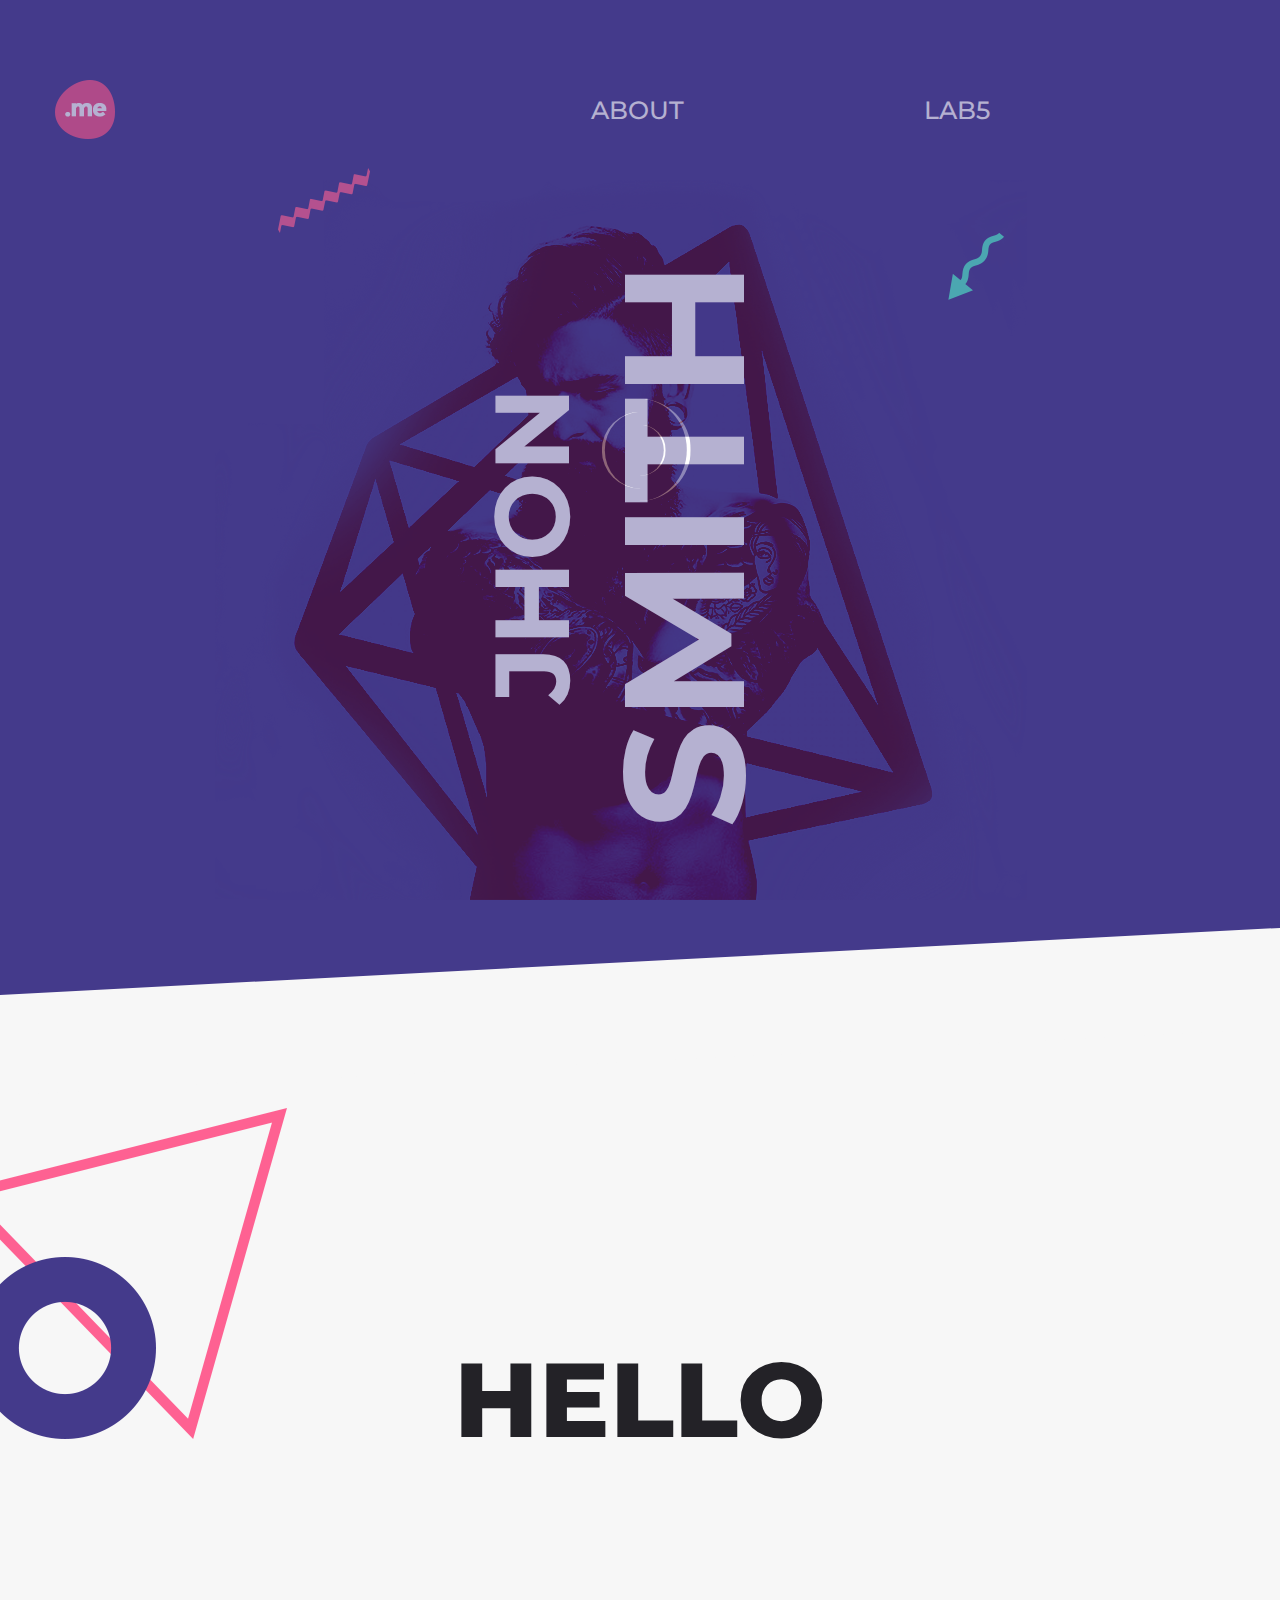
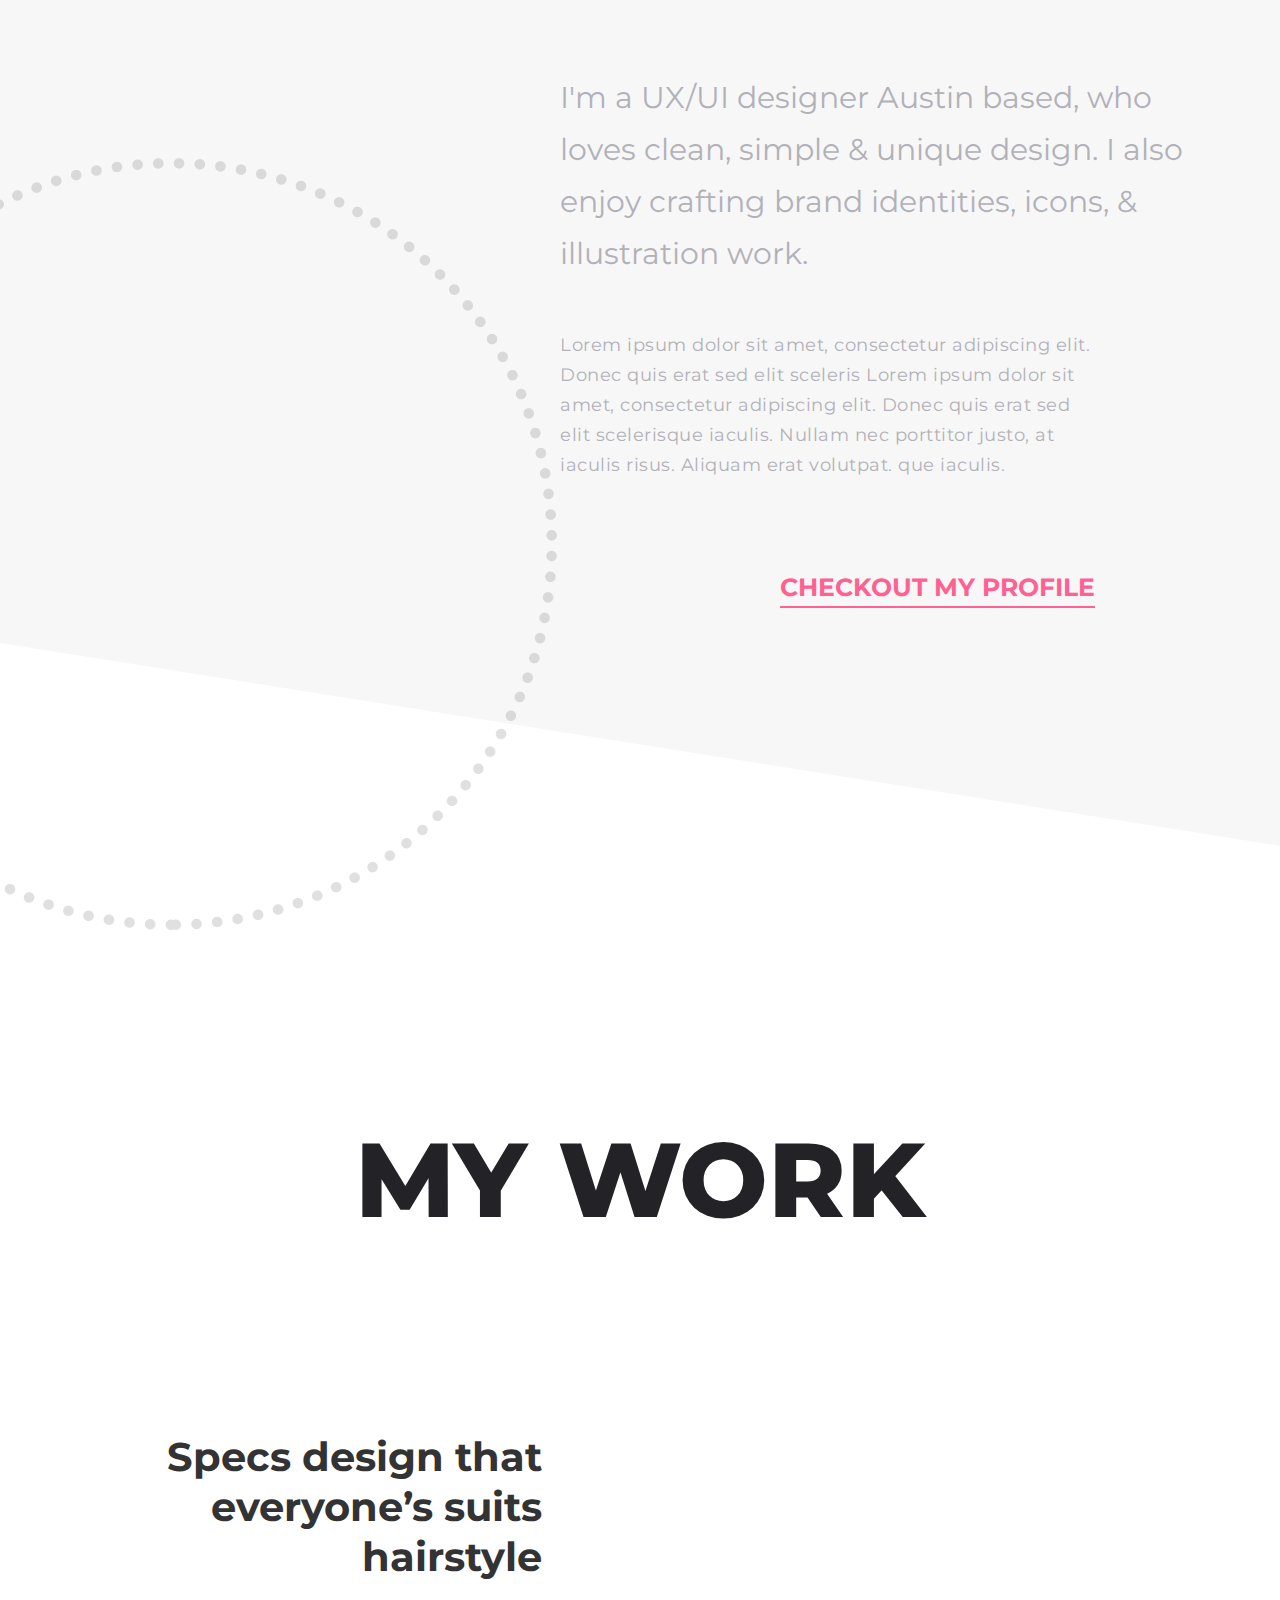
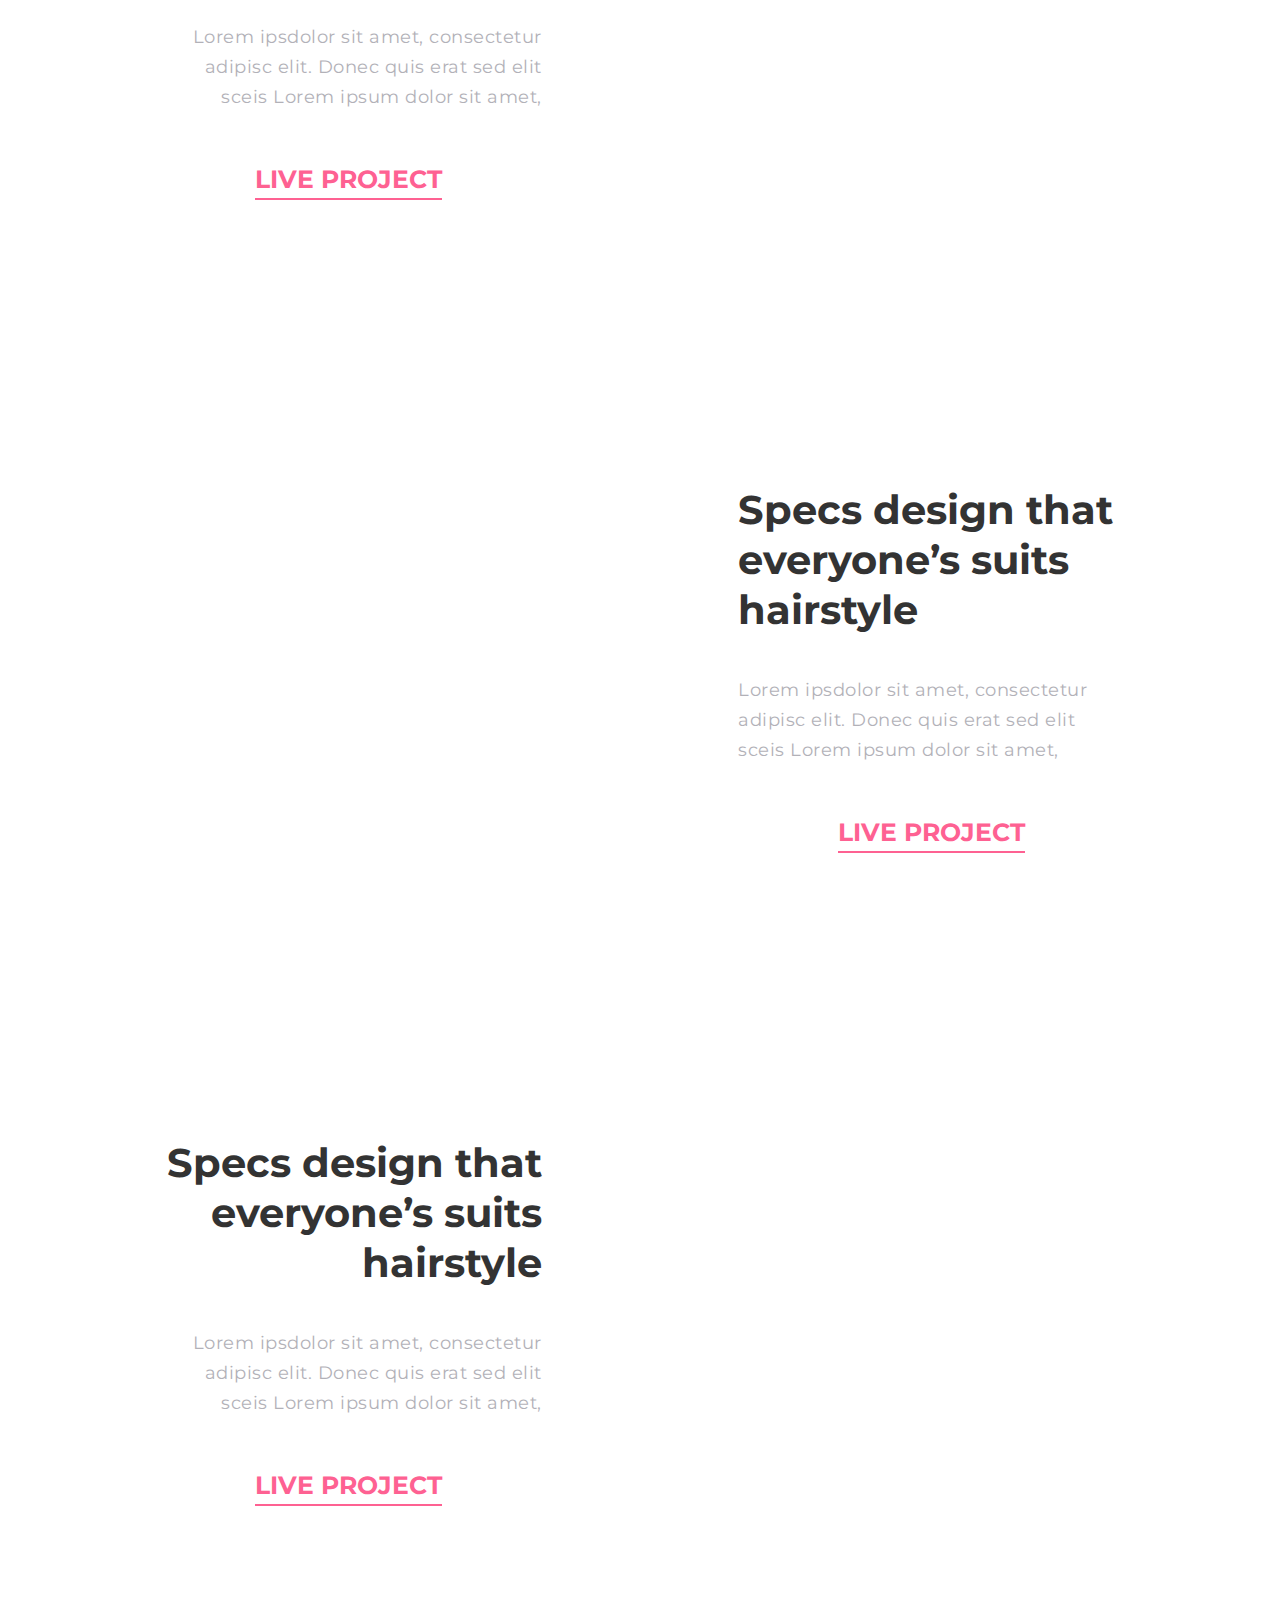
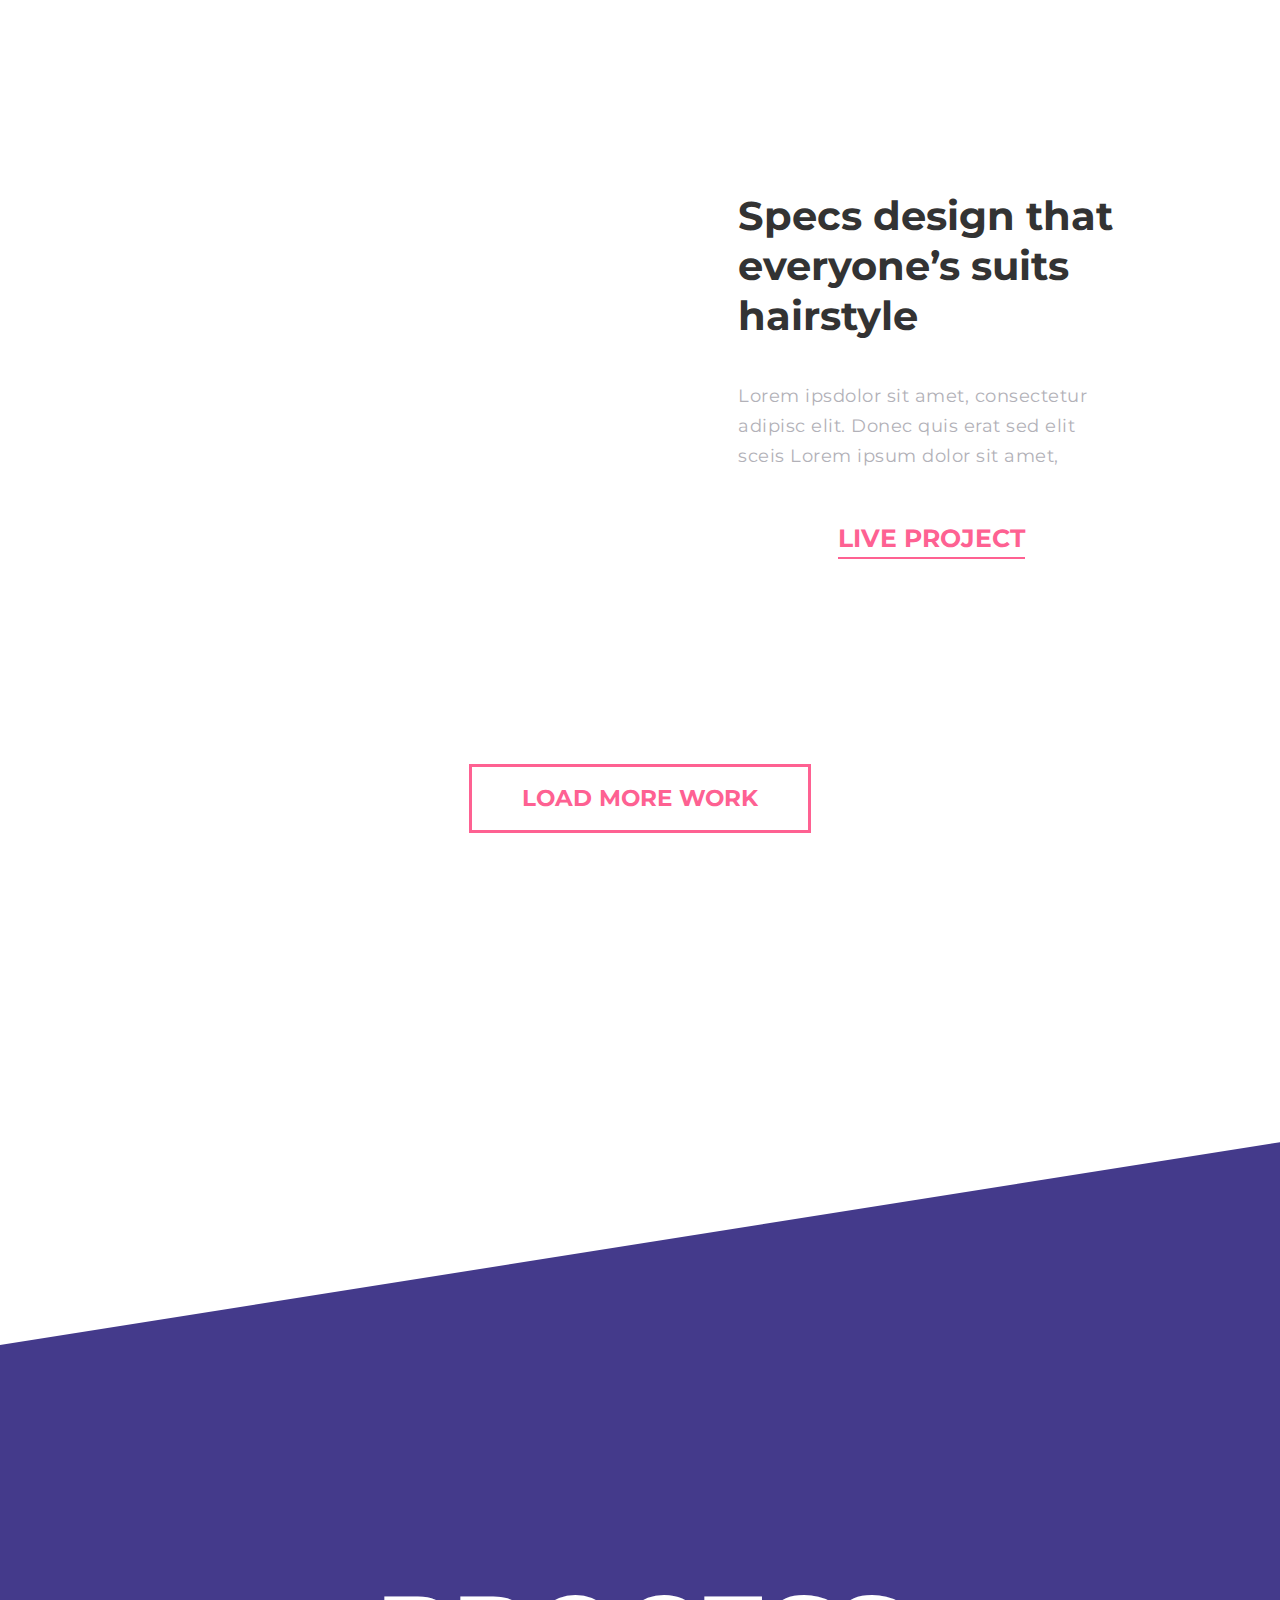
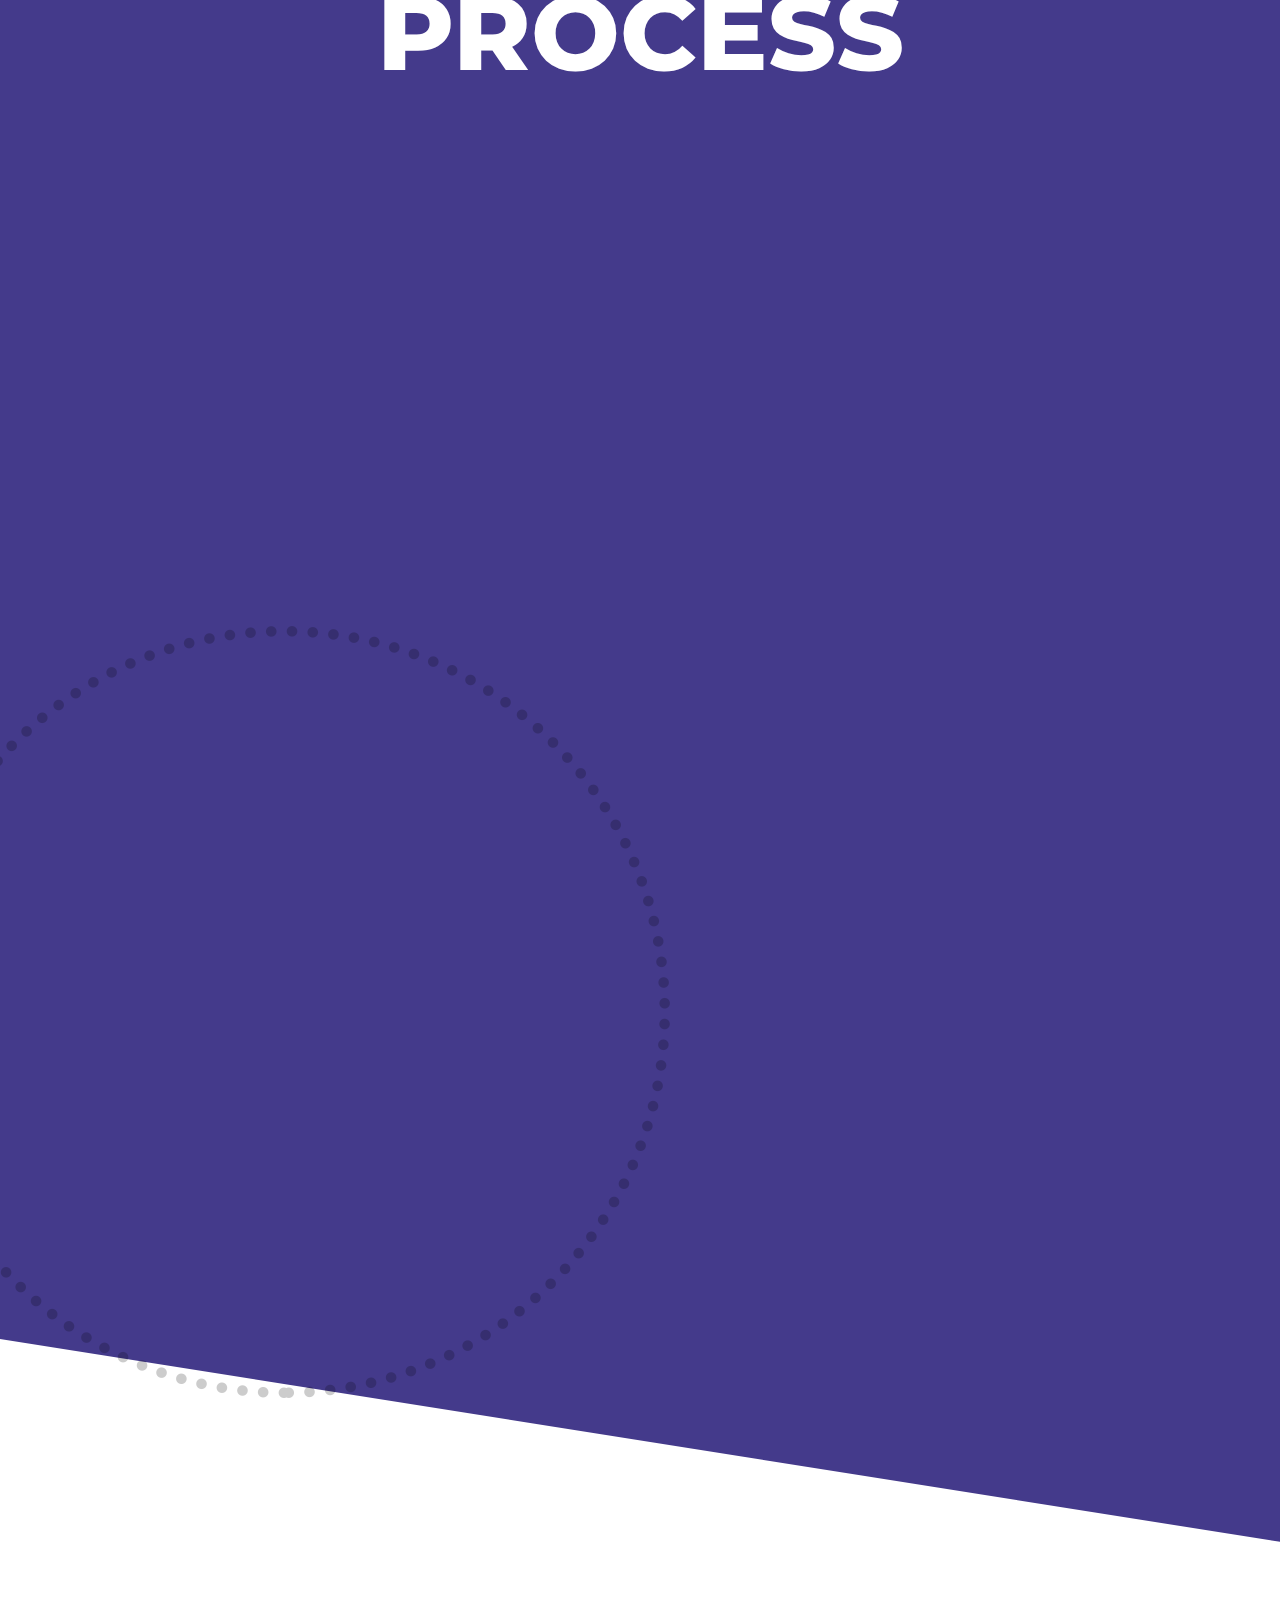
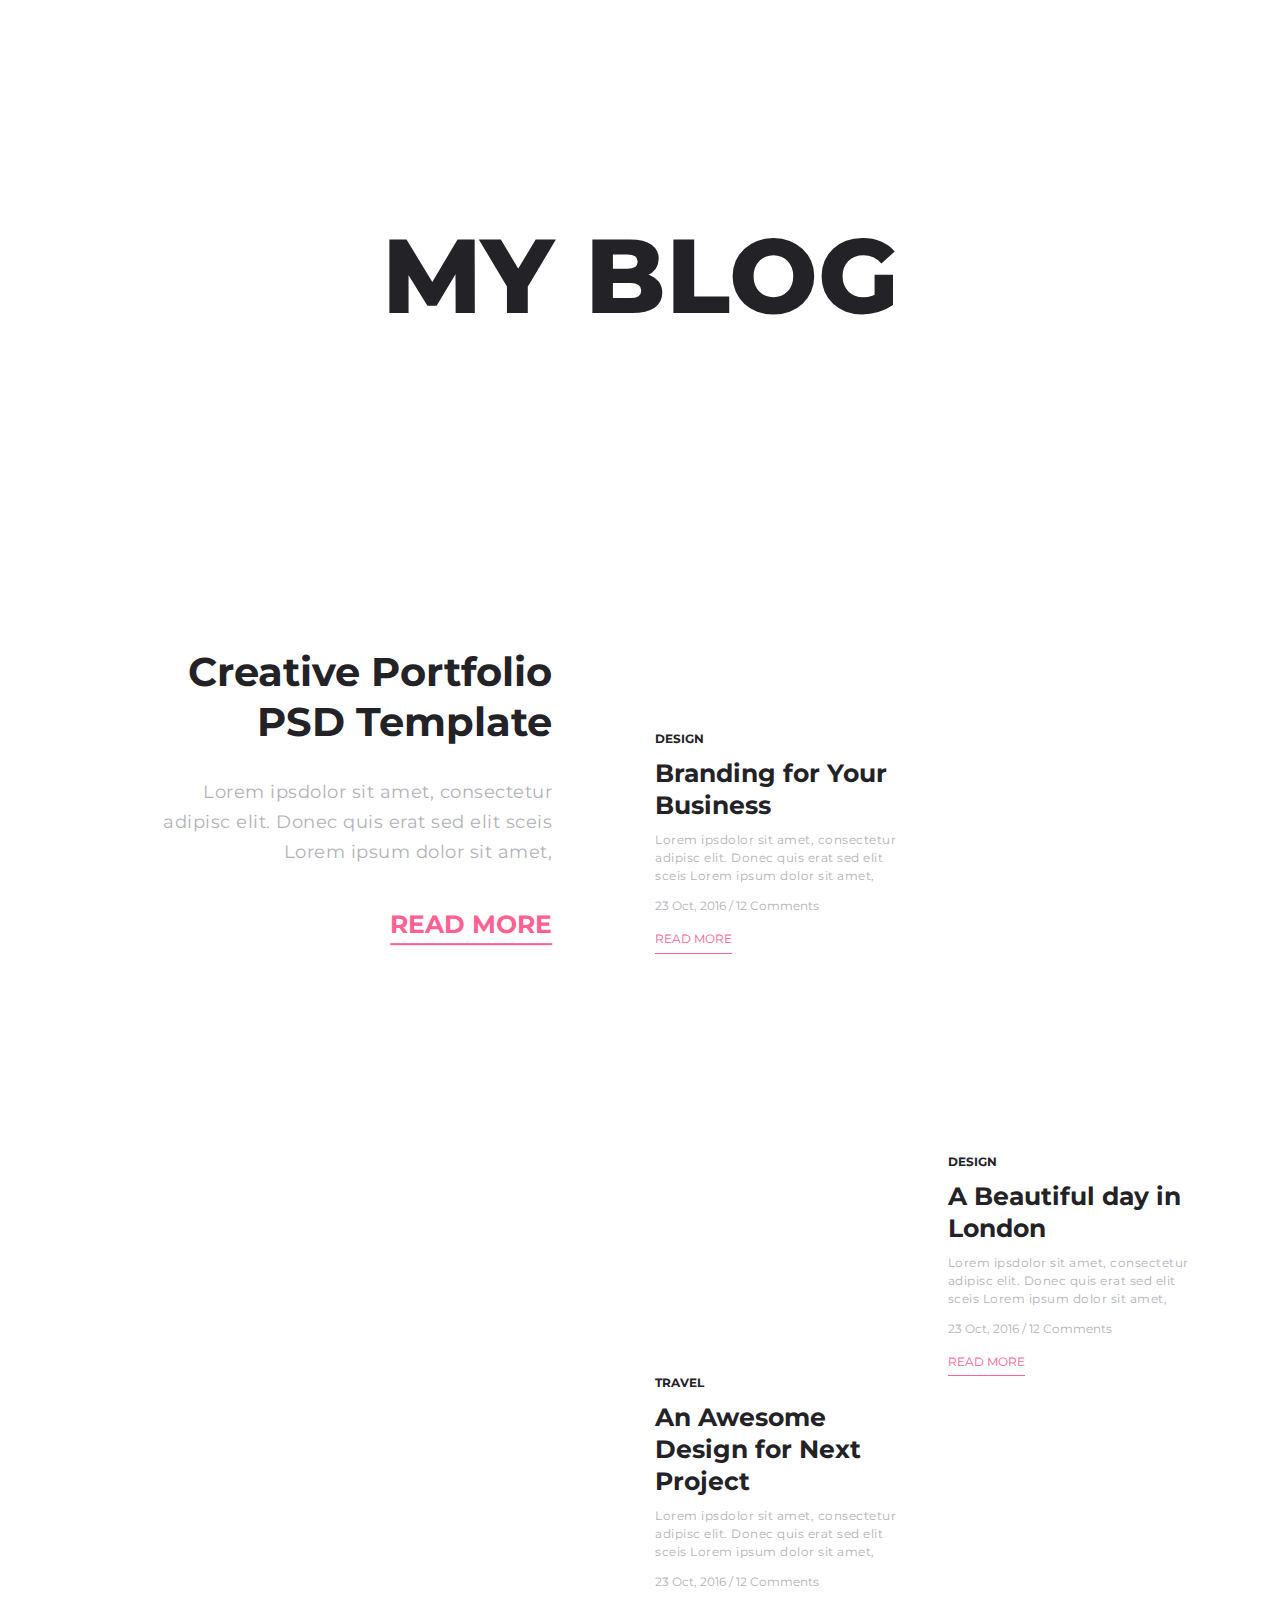
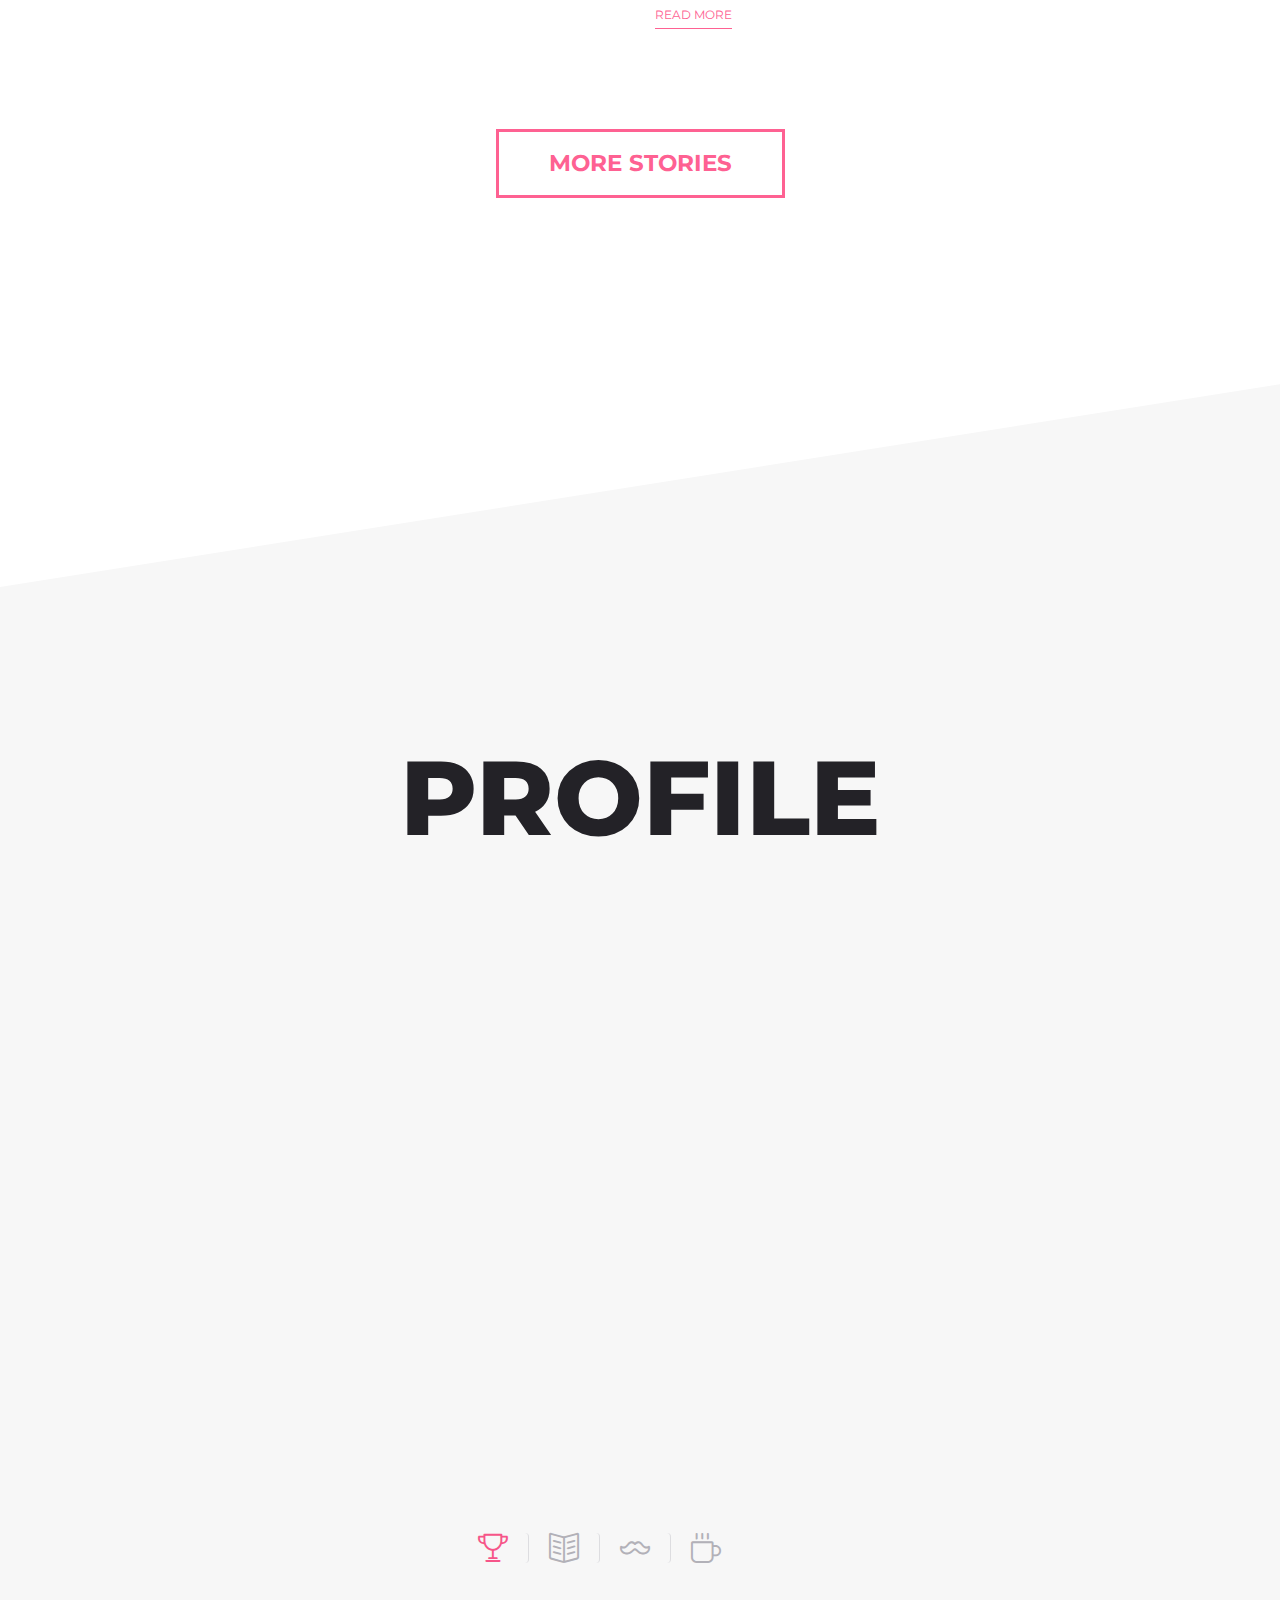
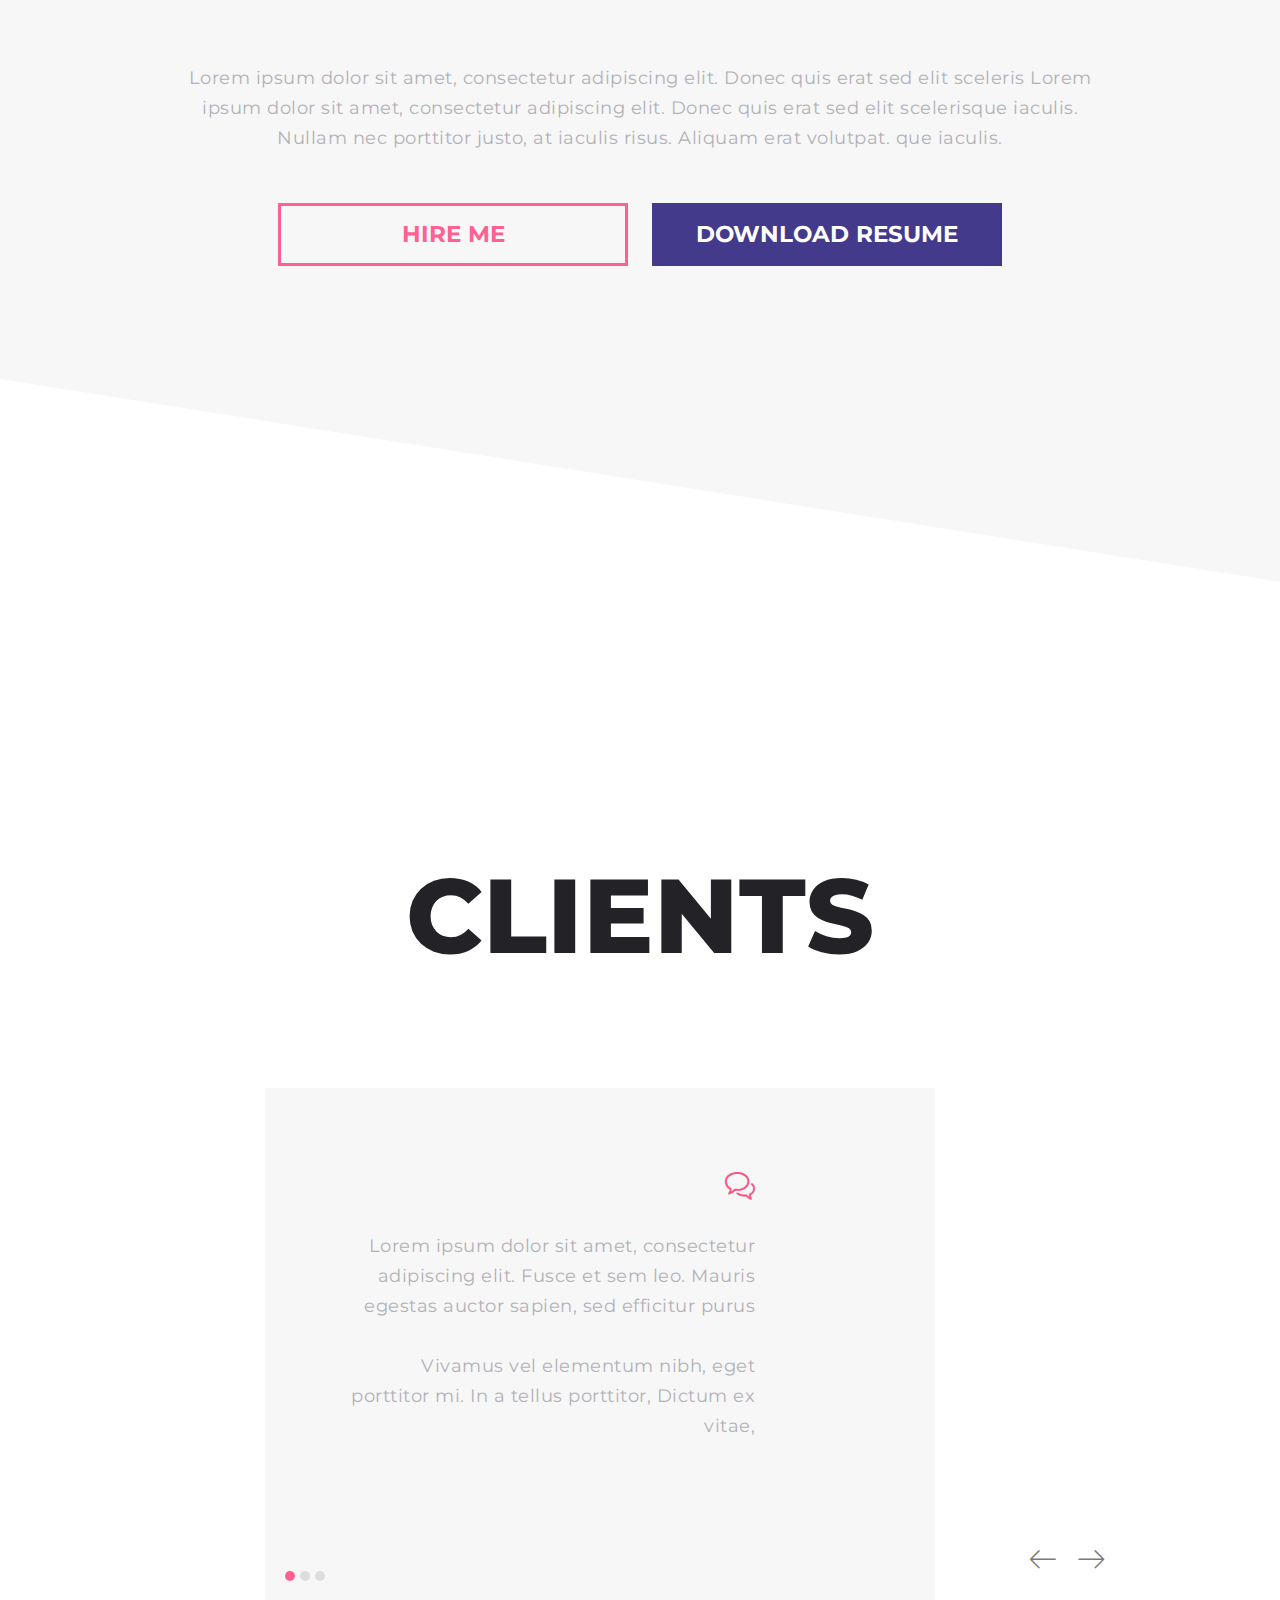
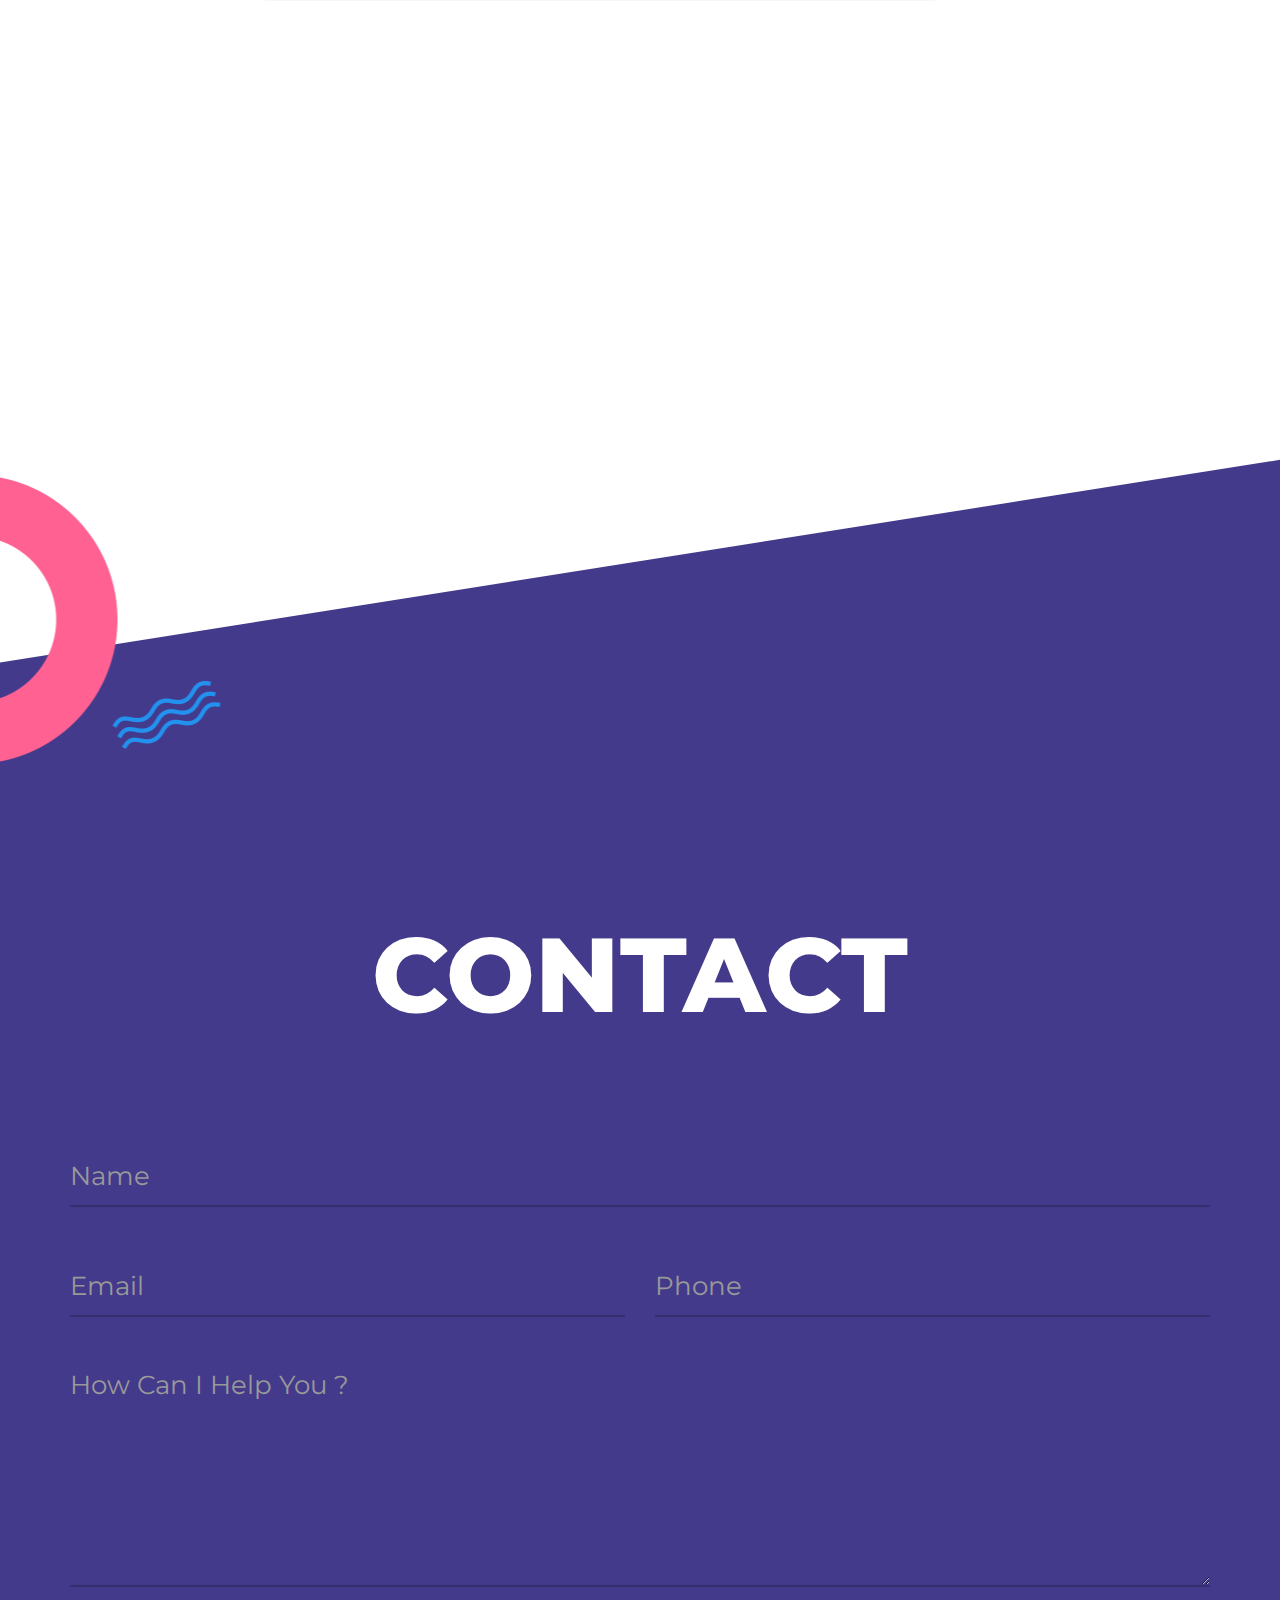
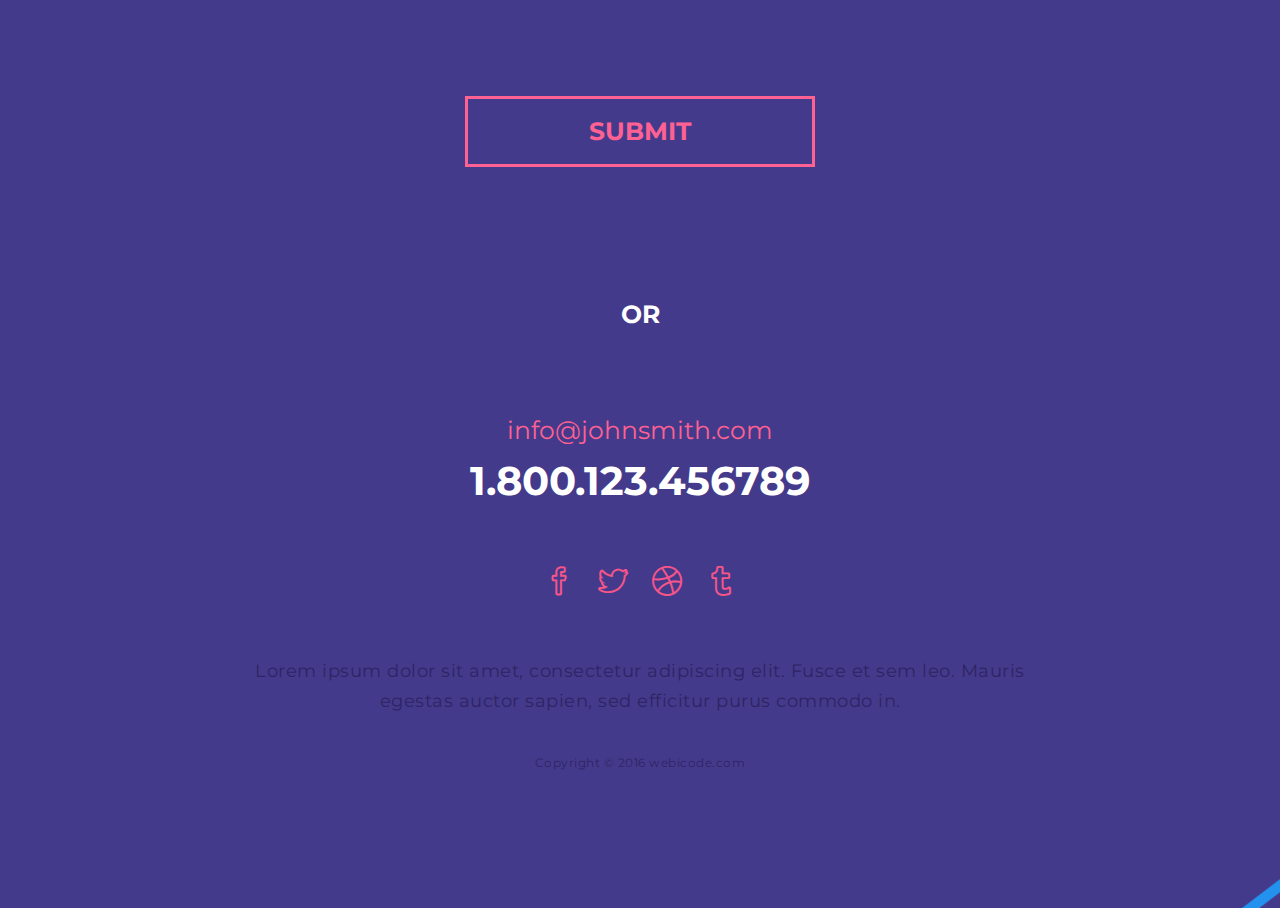
==== commit 4fc5a219: "30/11" ====
--- a/index.html
+++ b/index.html
@@ -67,6 +67,7 @@
              
                  
               <li> <a href="about.html">ABOUT </a> </li>
+              <li> <a href="b3-scenario.html">LAB5 </a> </li>
              
             </ul>
           </div>
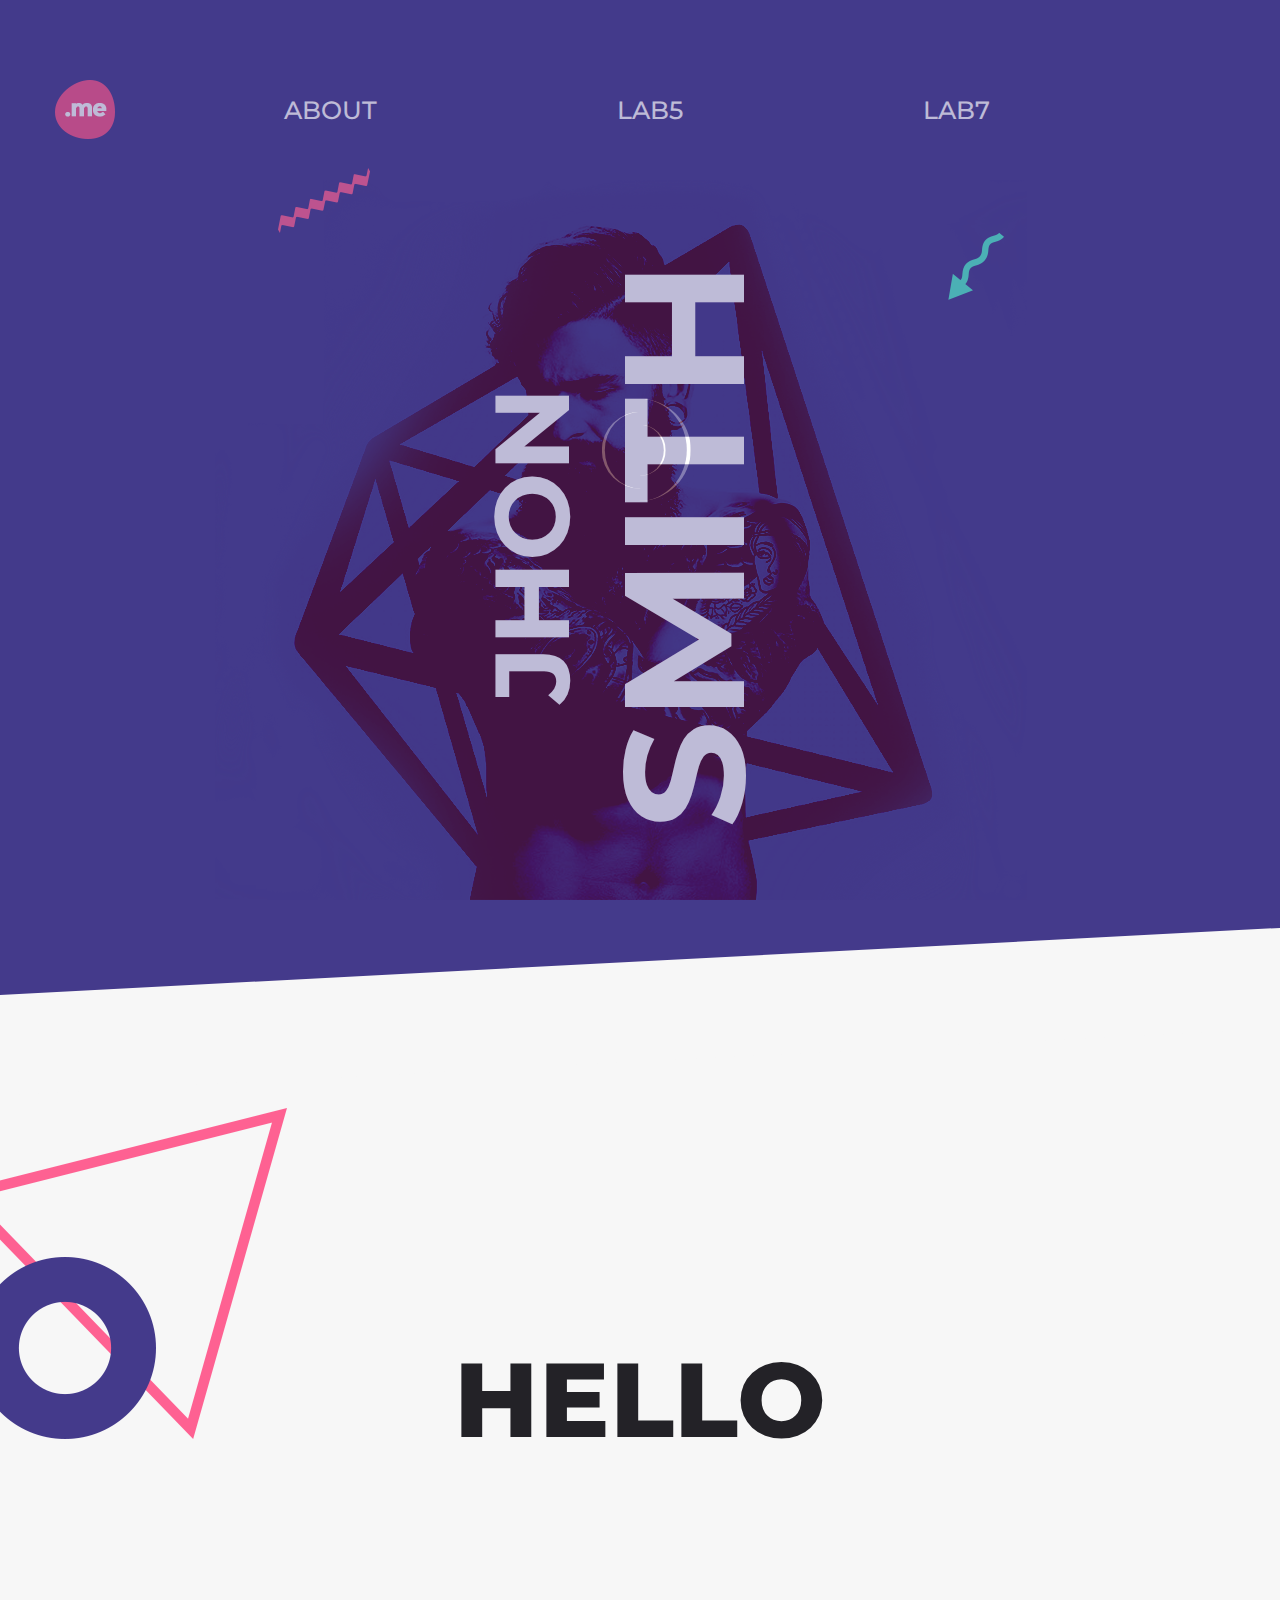
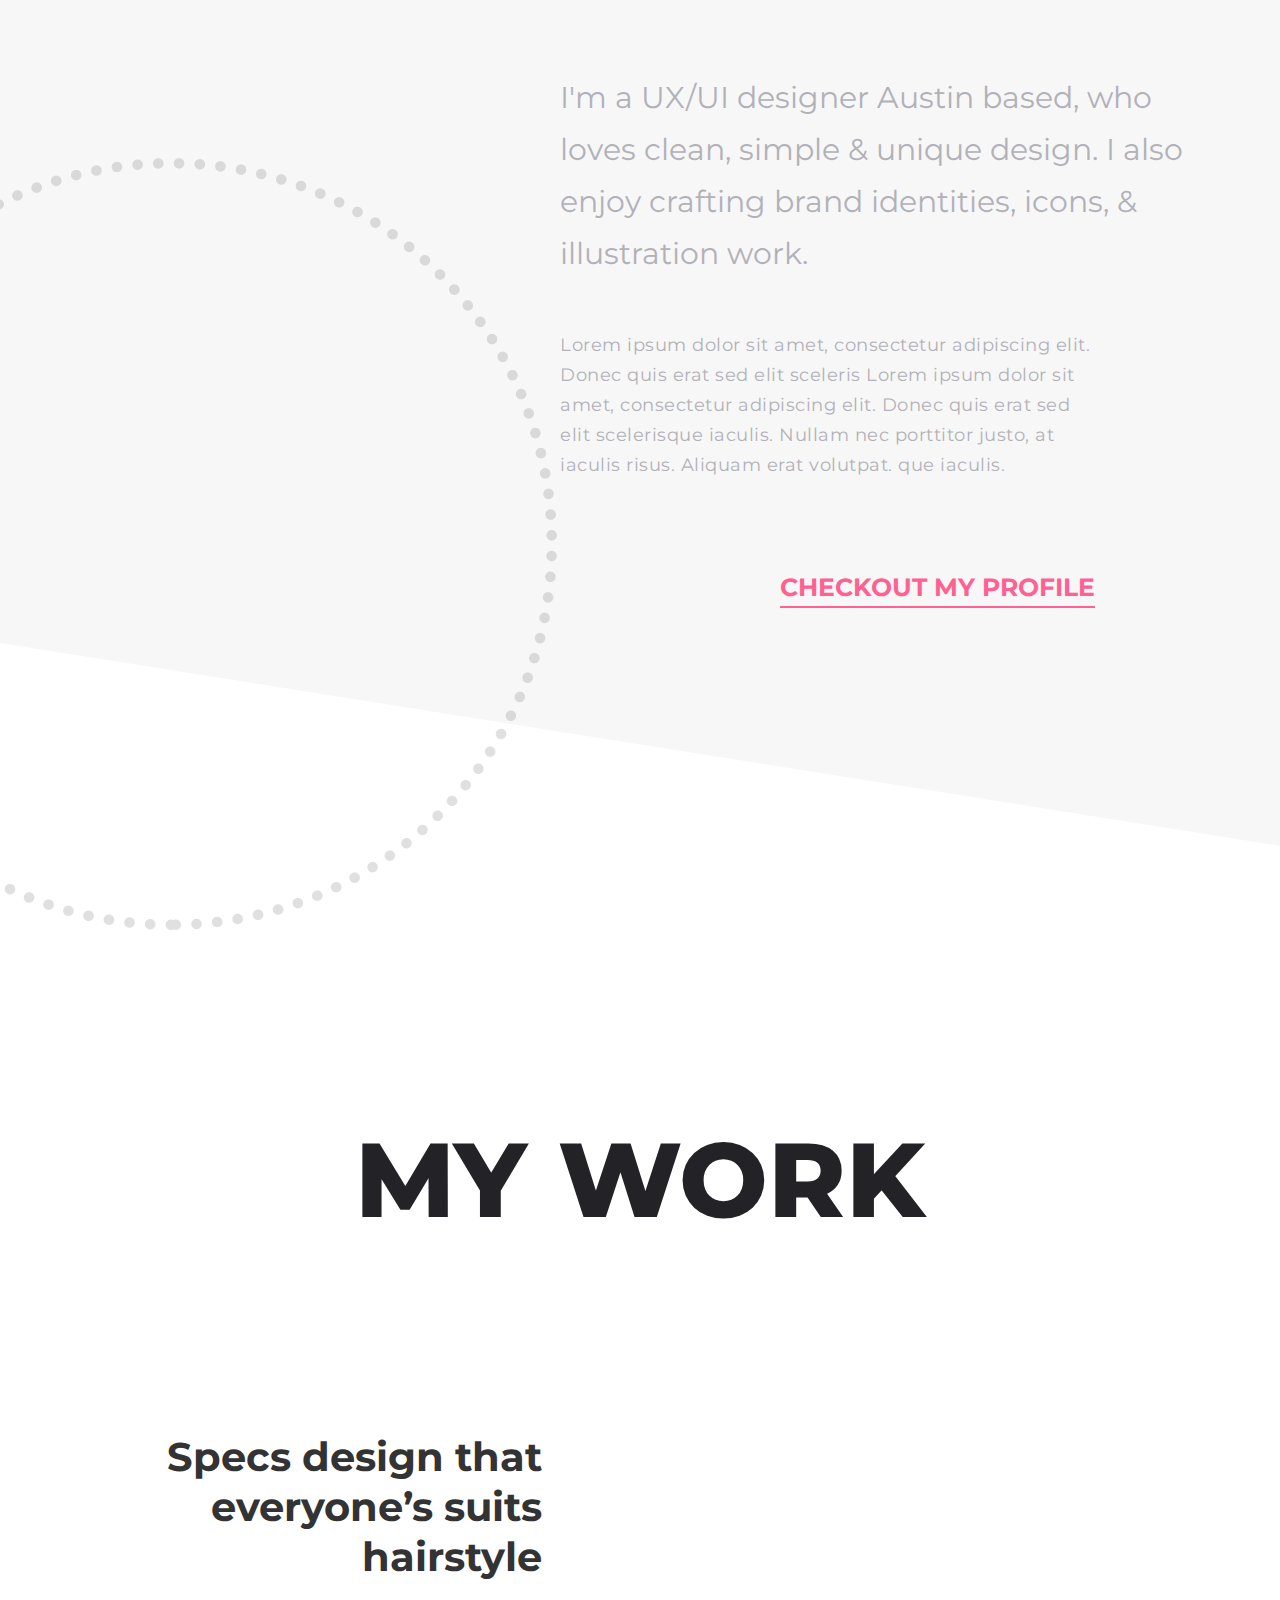
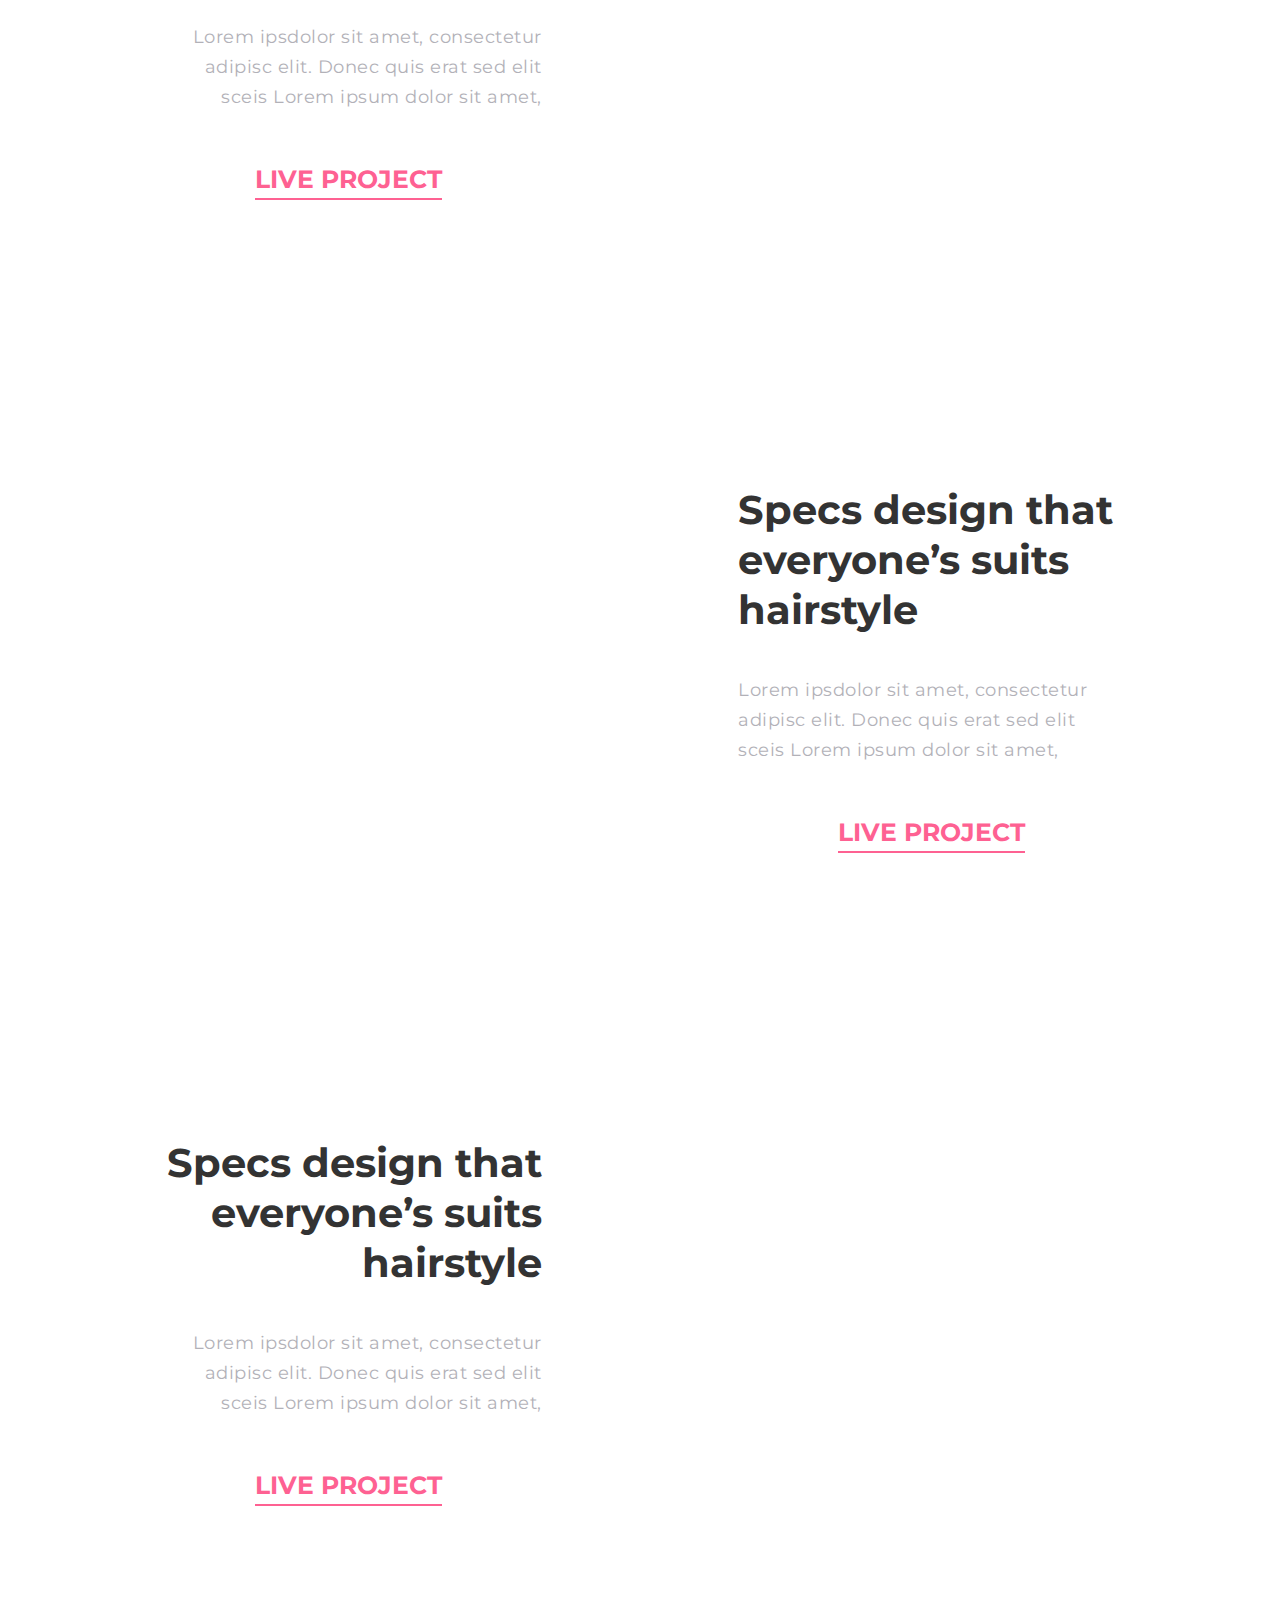
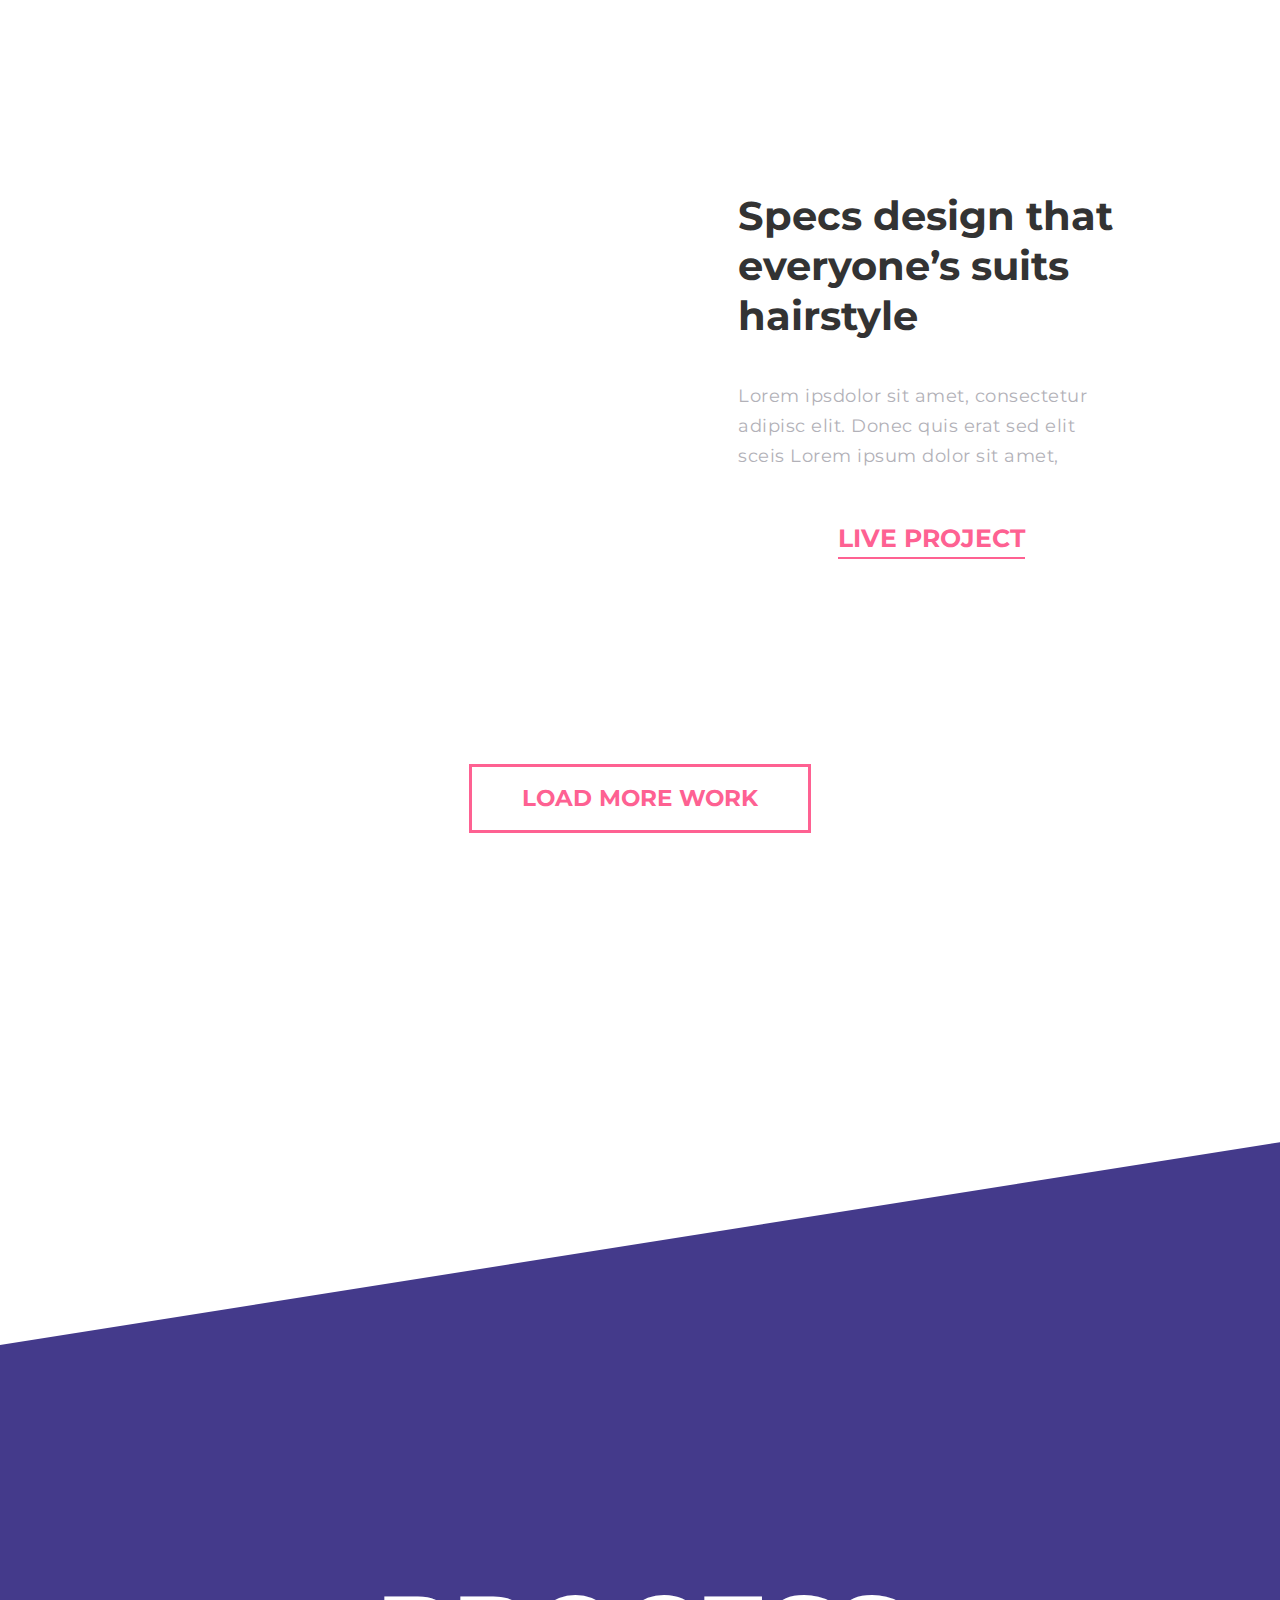
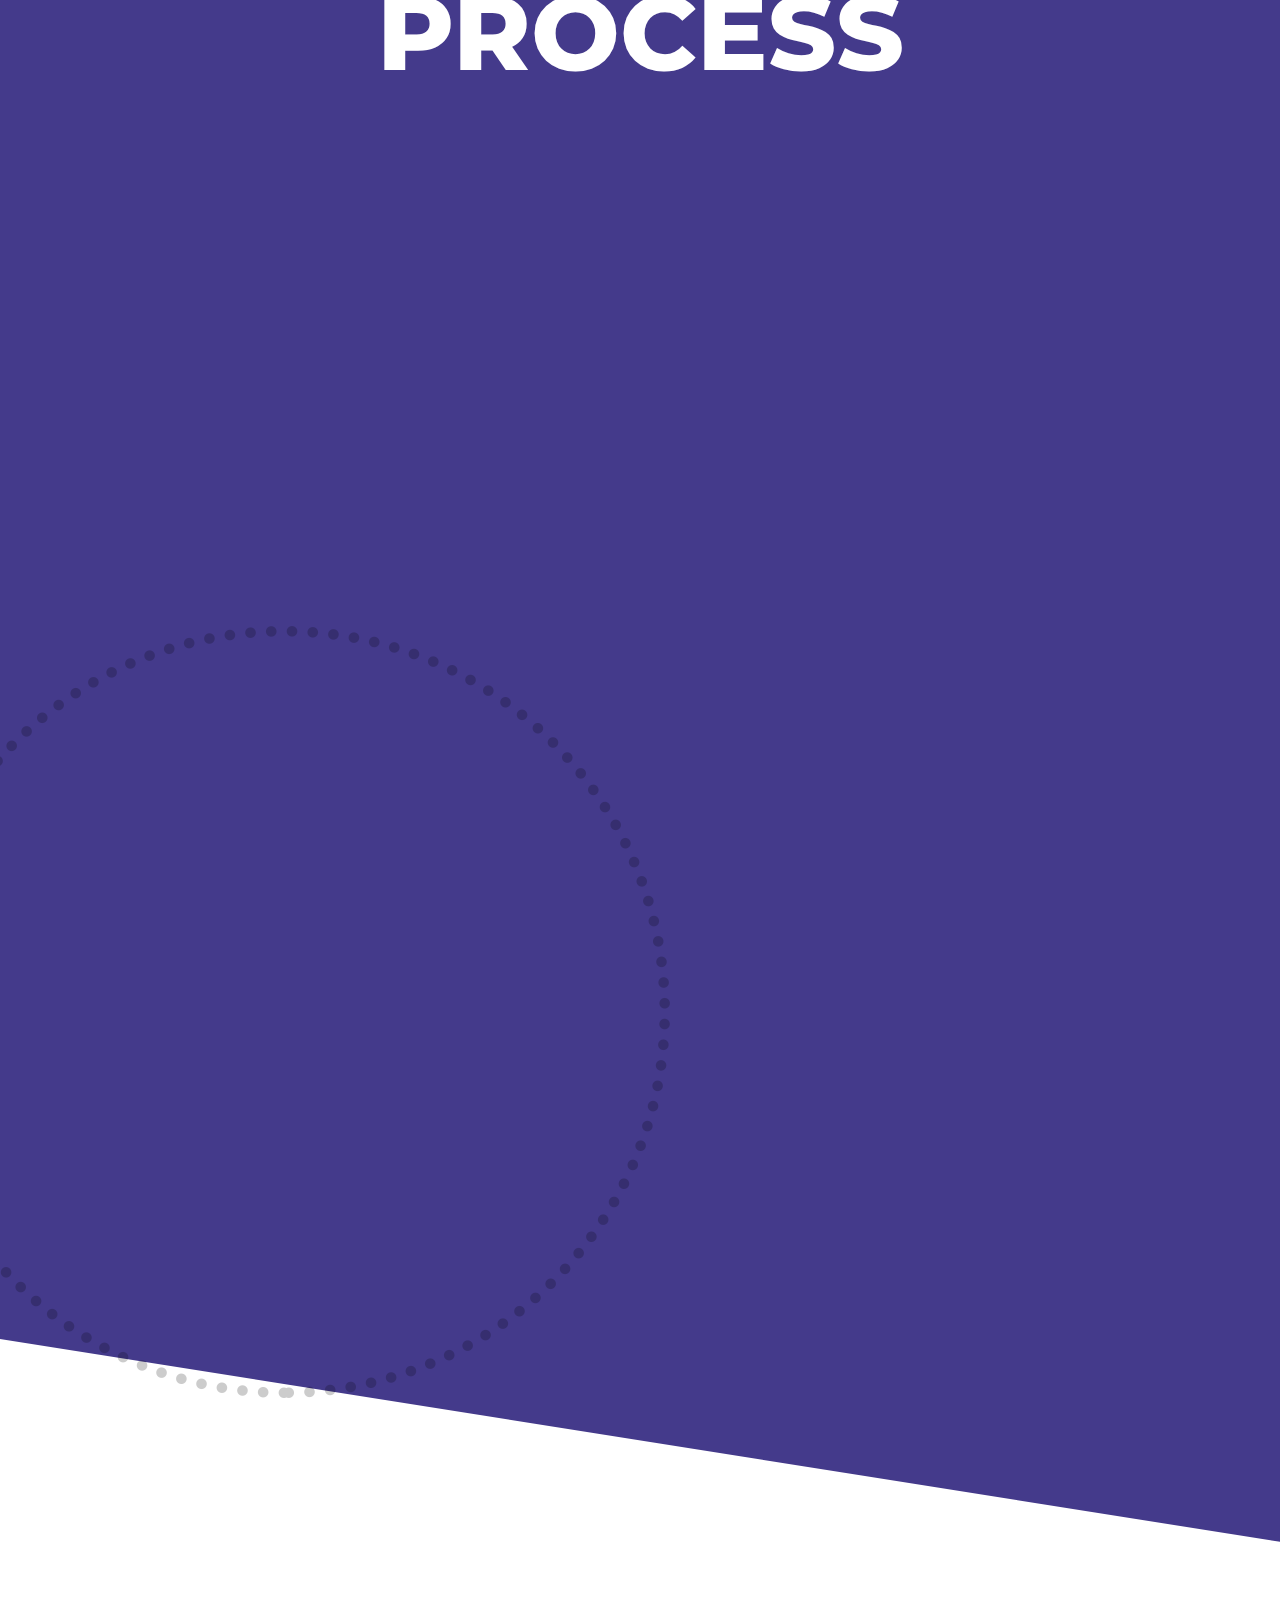
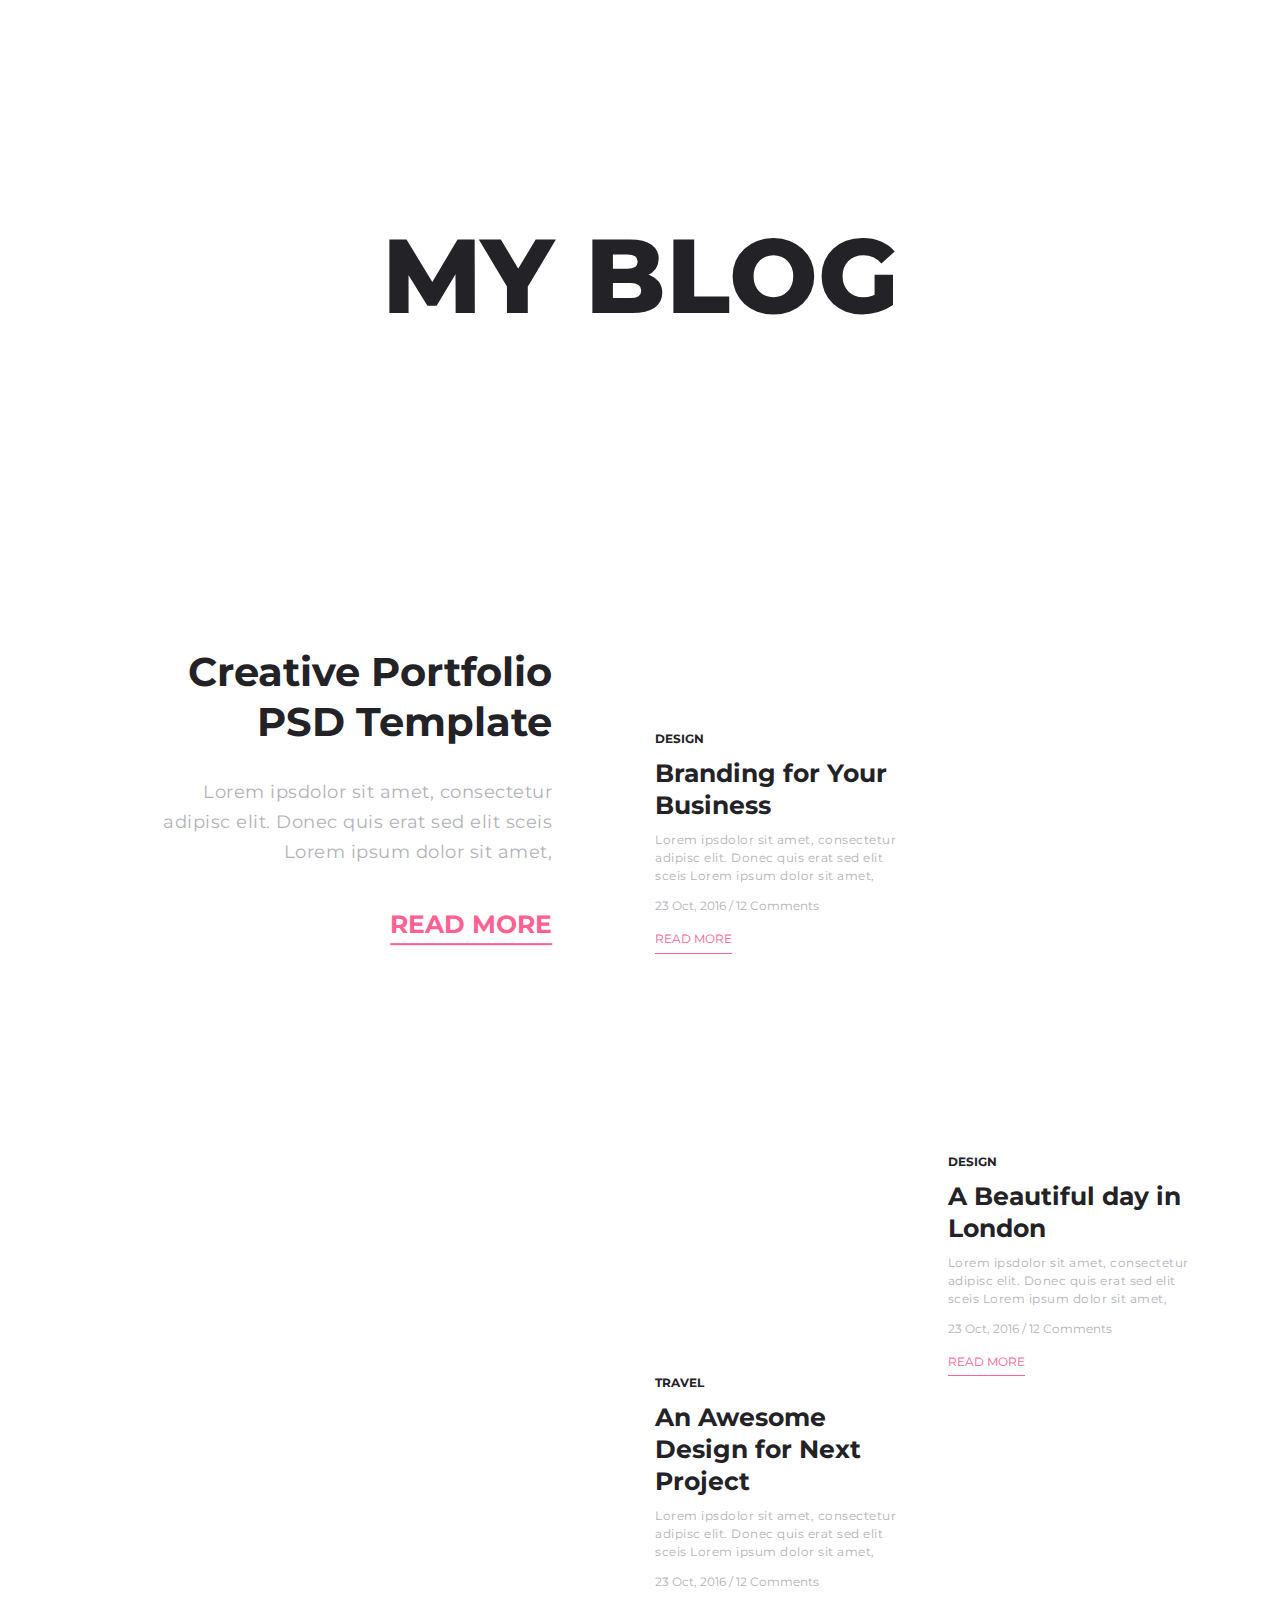
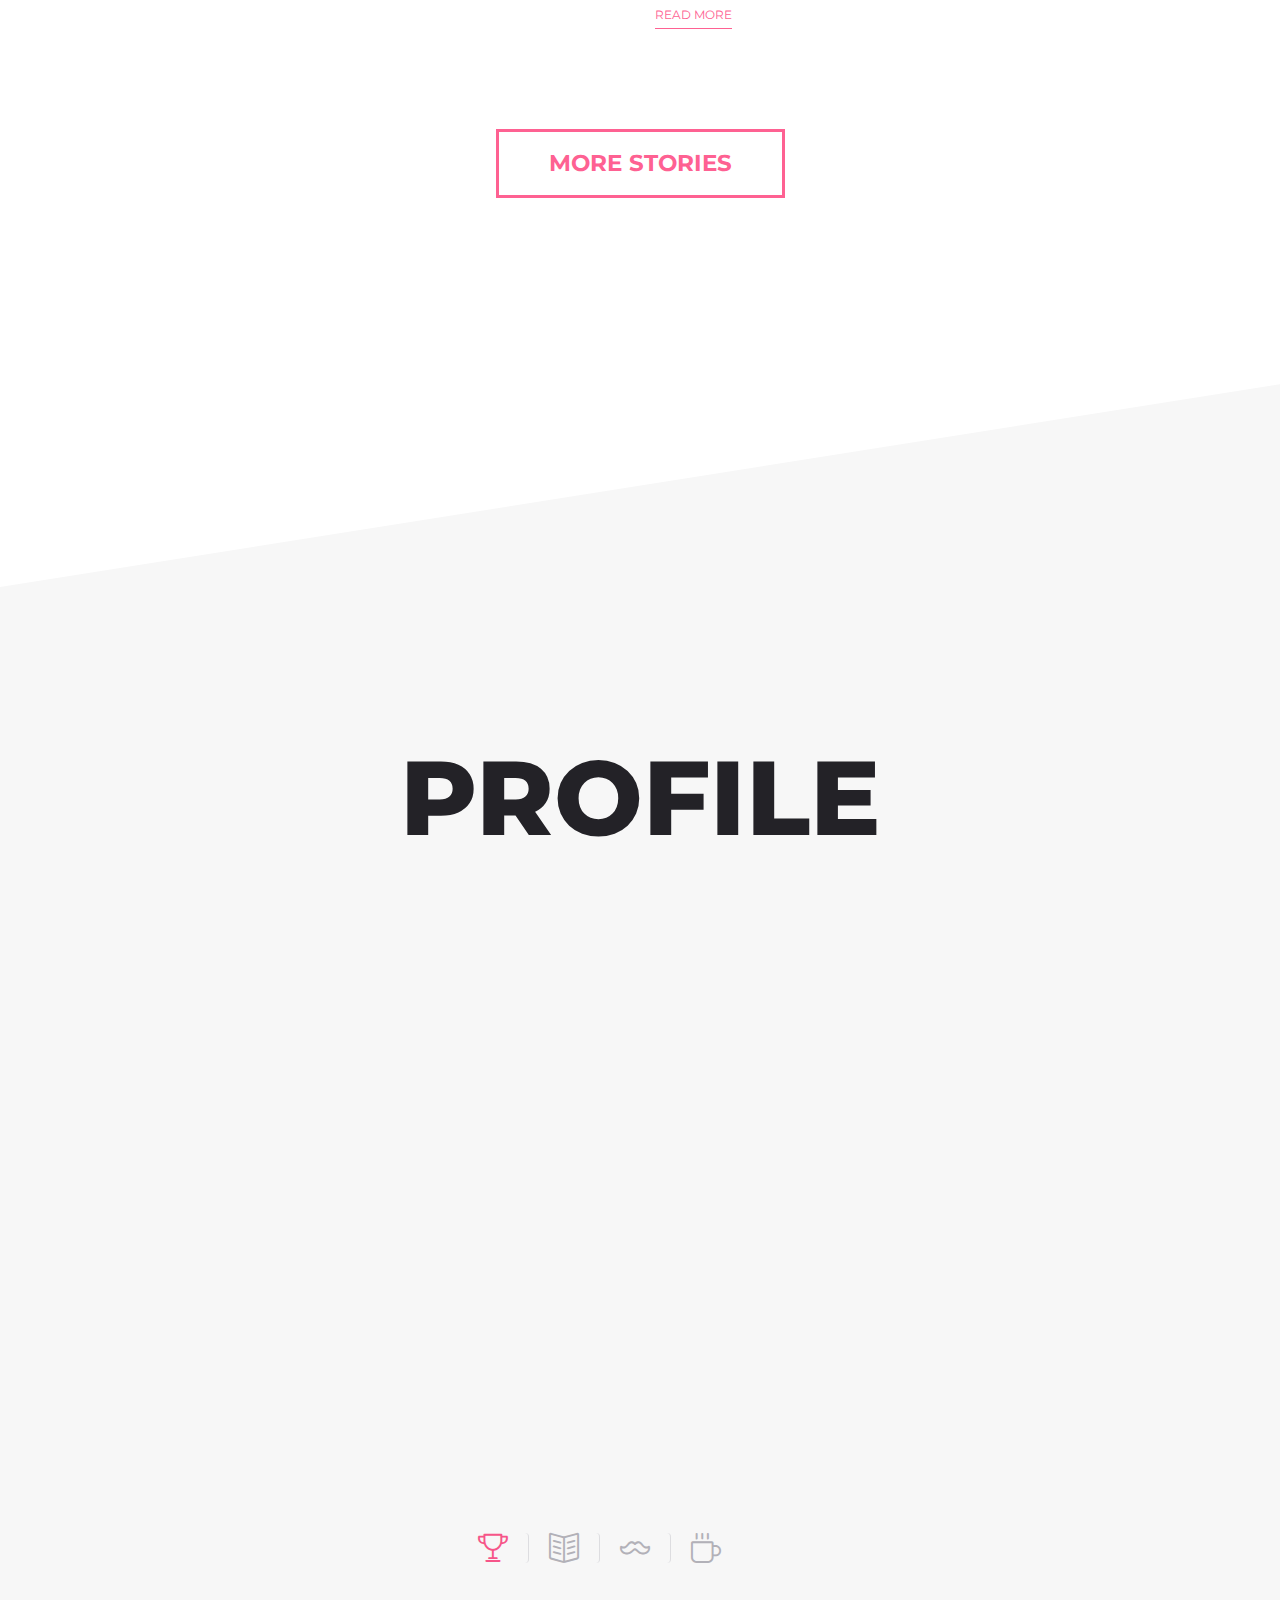
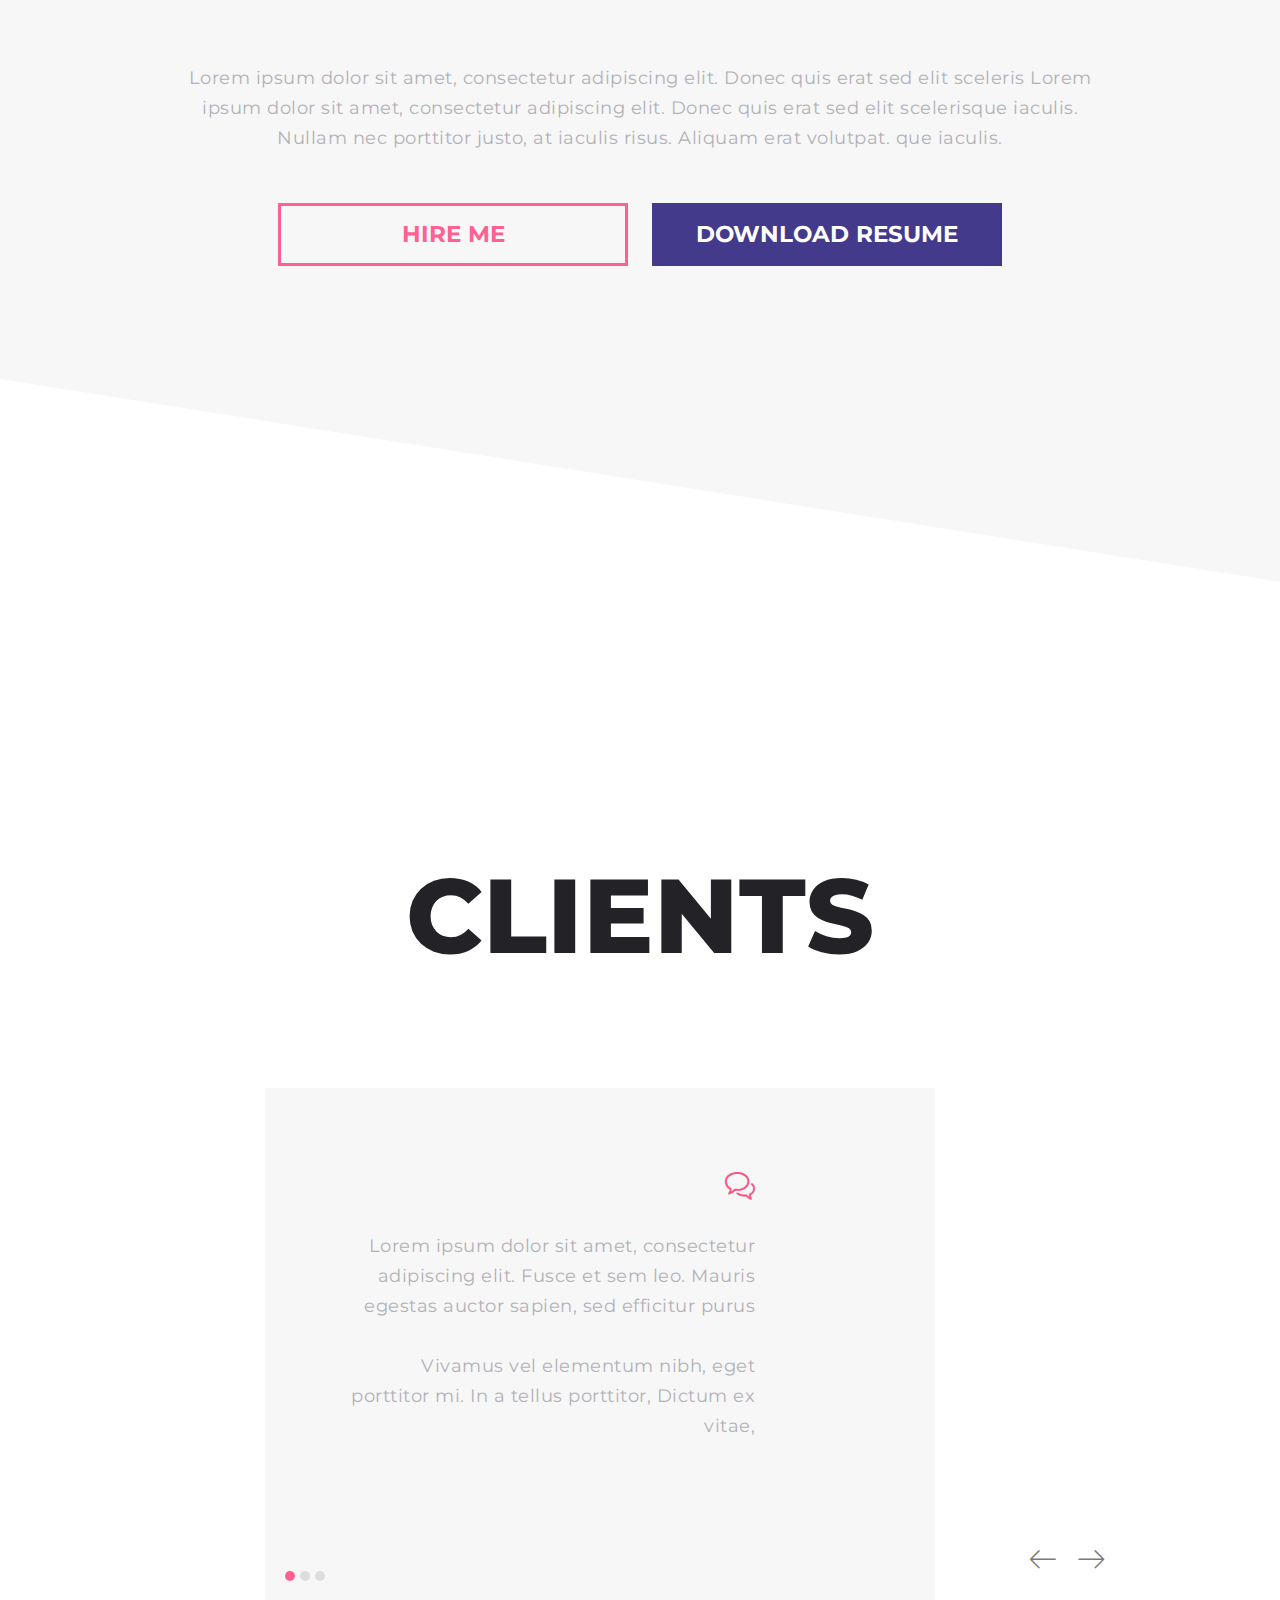
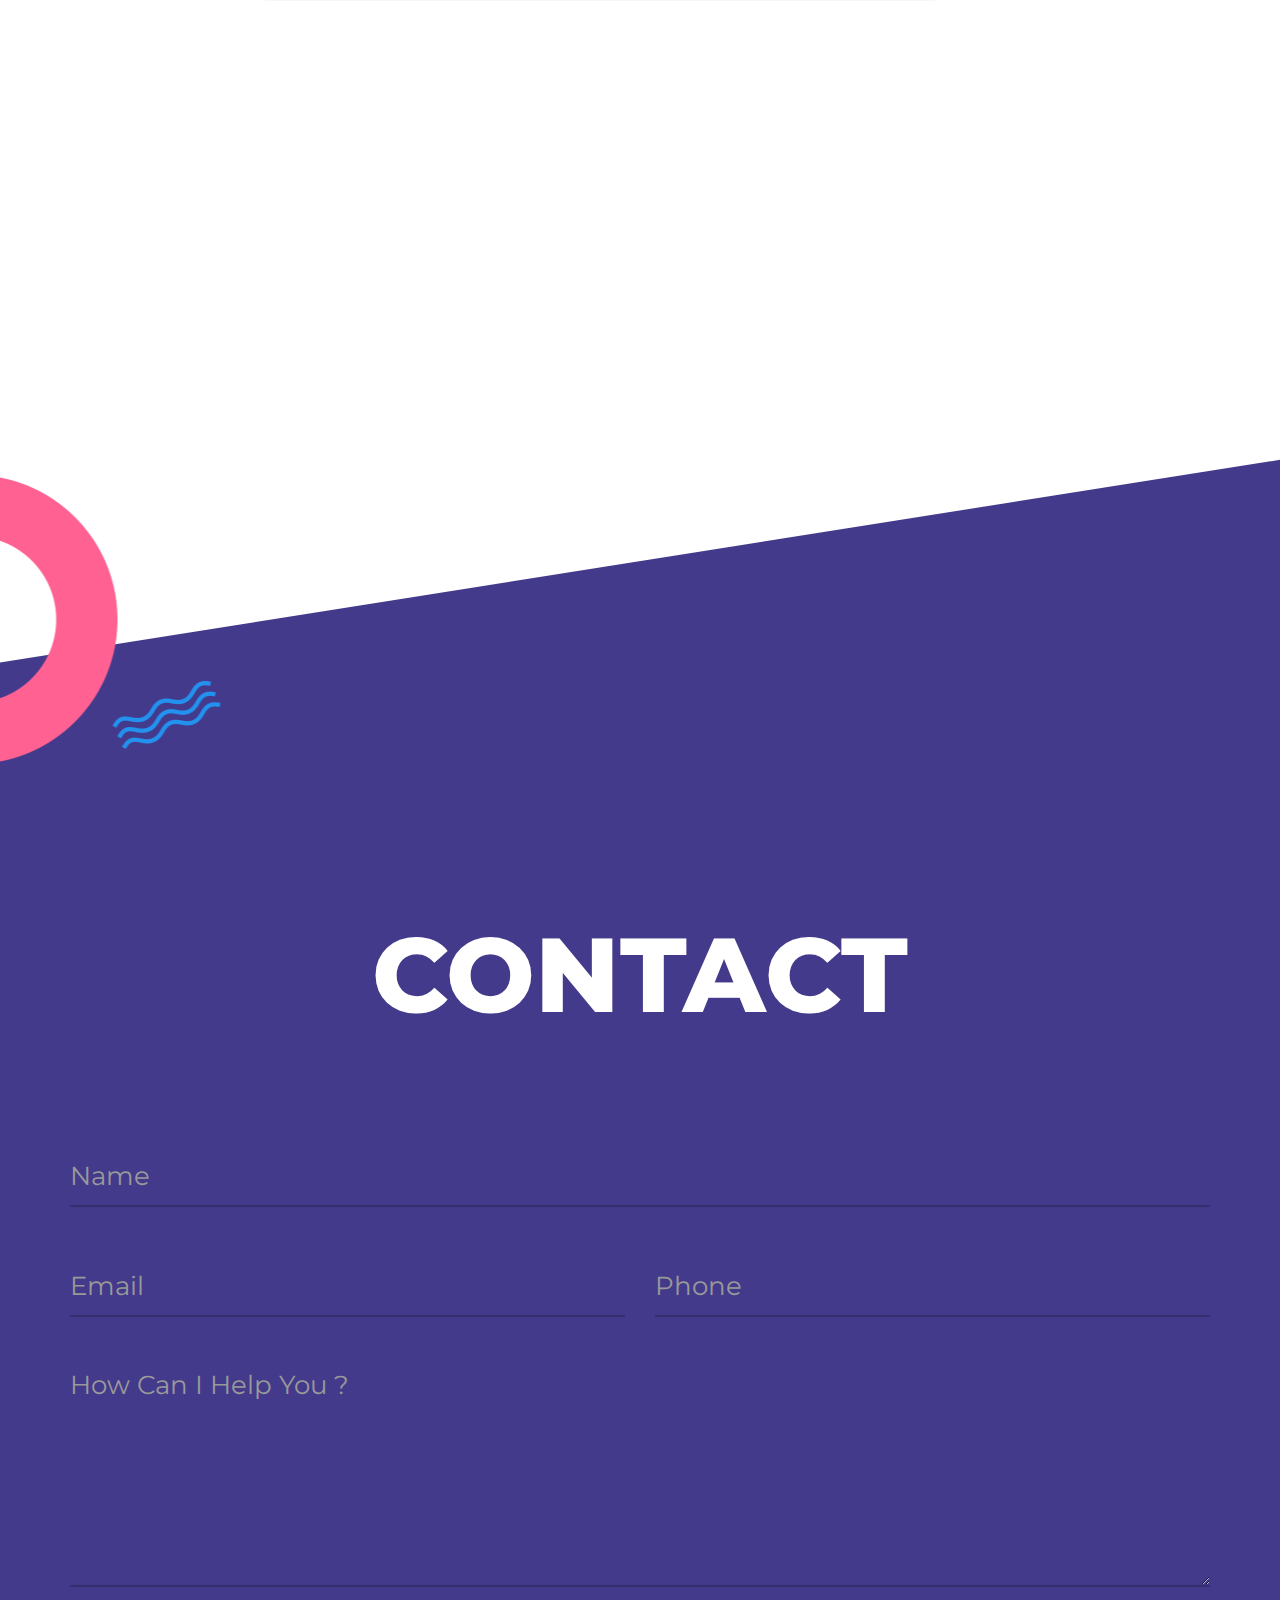
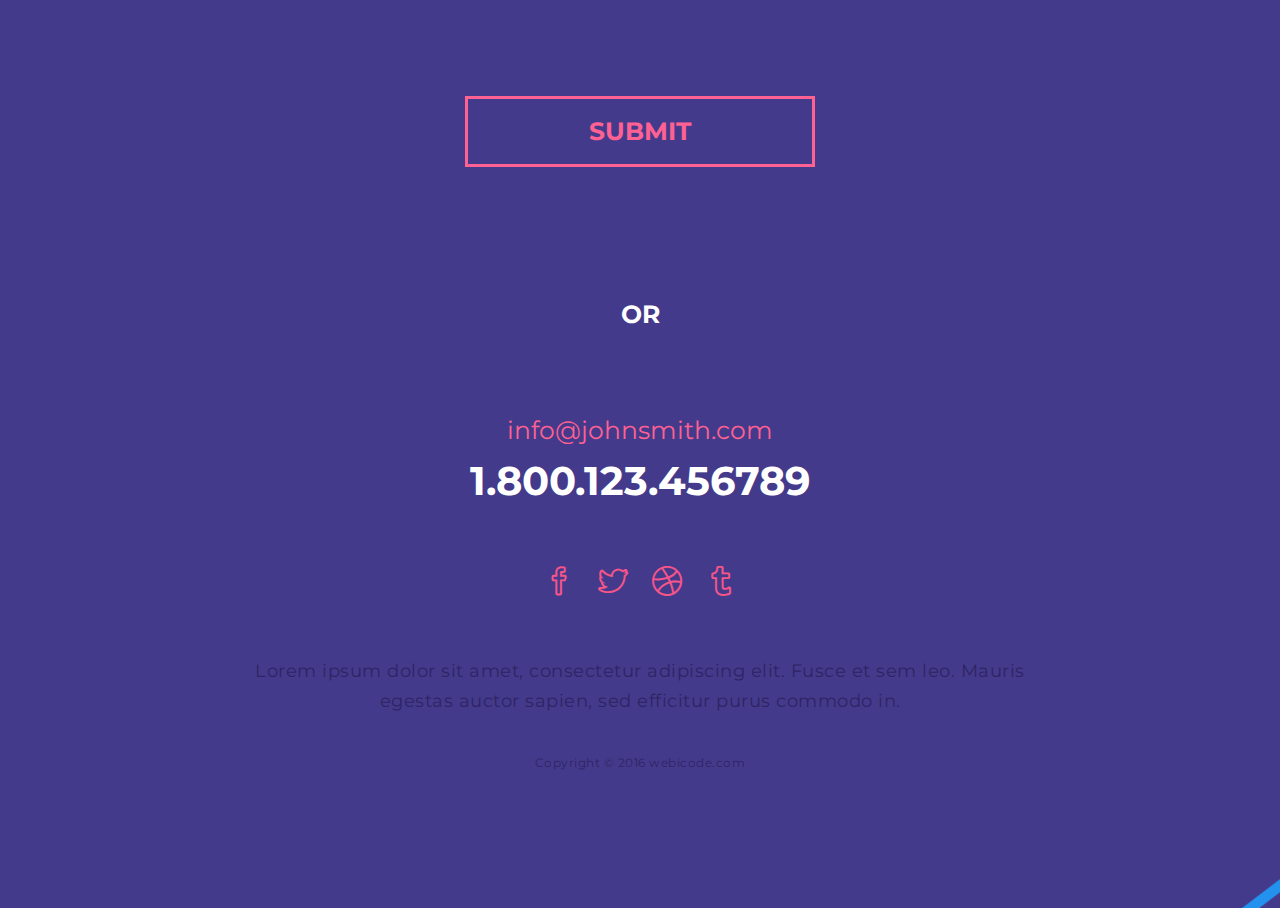
==== commit fcce65f2: "lab7" ====
--- a/index.html
+++ b/index.html
@@ -68,6 +68,7 @@
                  
               <li> <a href="about.html">ABOUT </a> </li>
               <li> <a href="b3-scenario.html">LAB5 </a> </li>
+              <li> <a href="lab7.html">LAB7 </a> </li>
              
             </ul>
           </div>
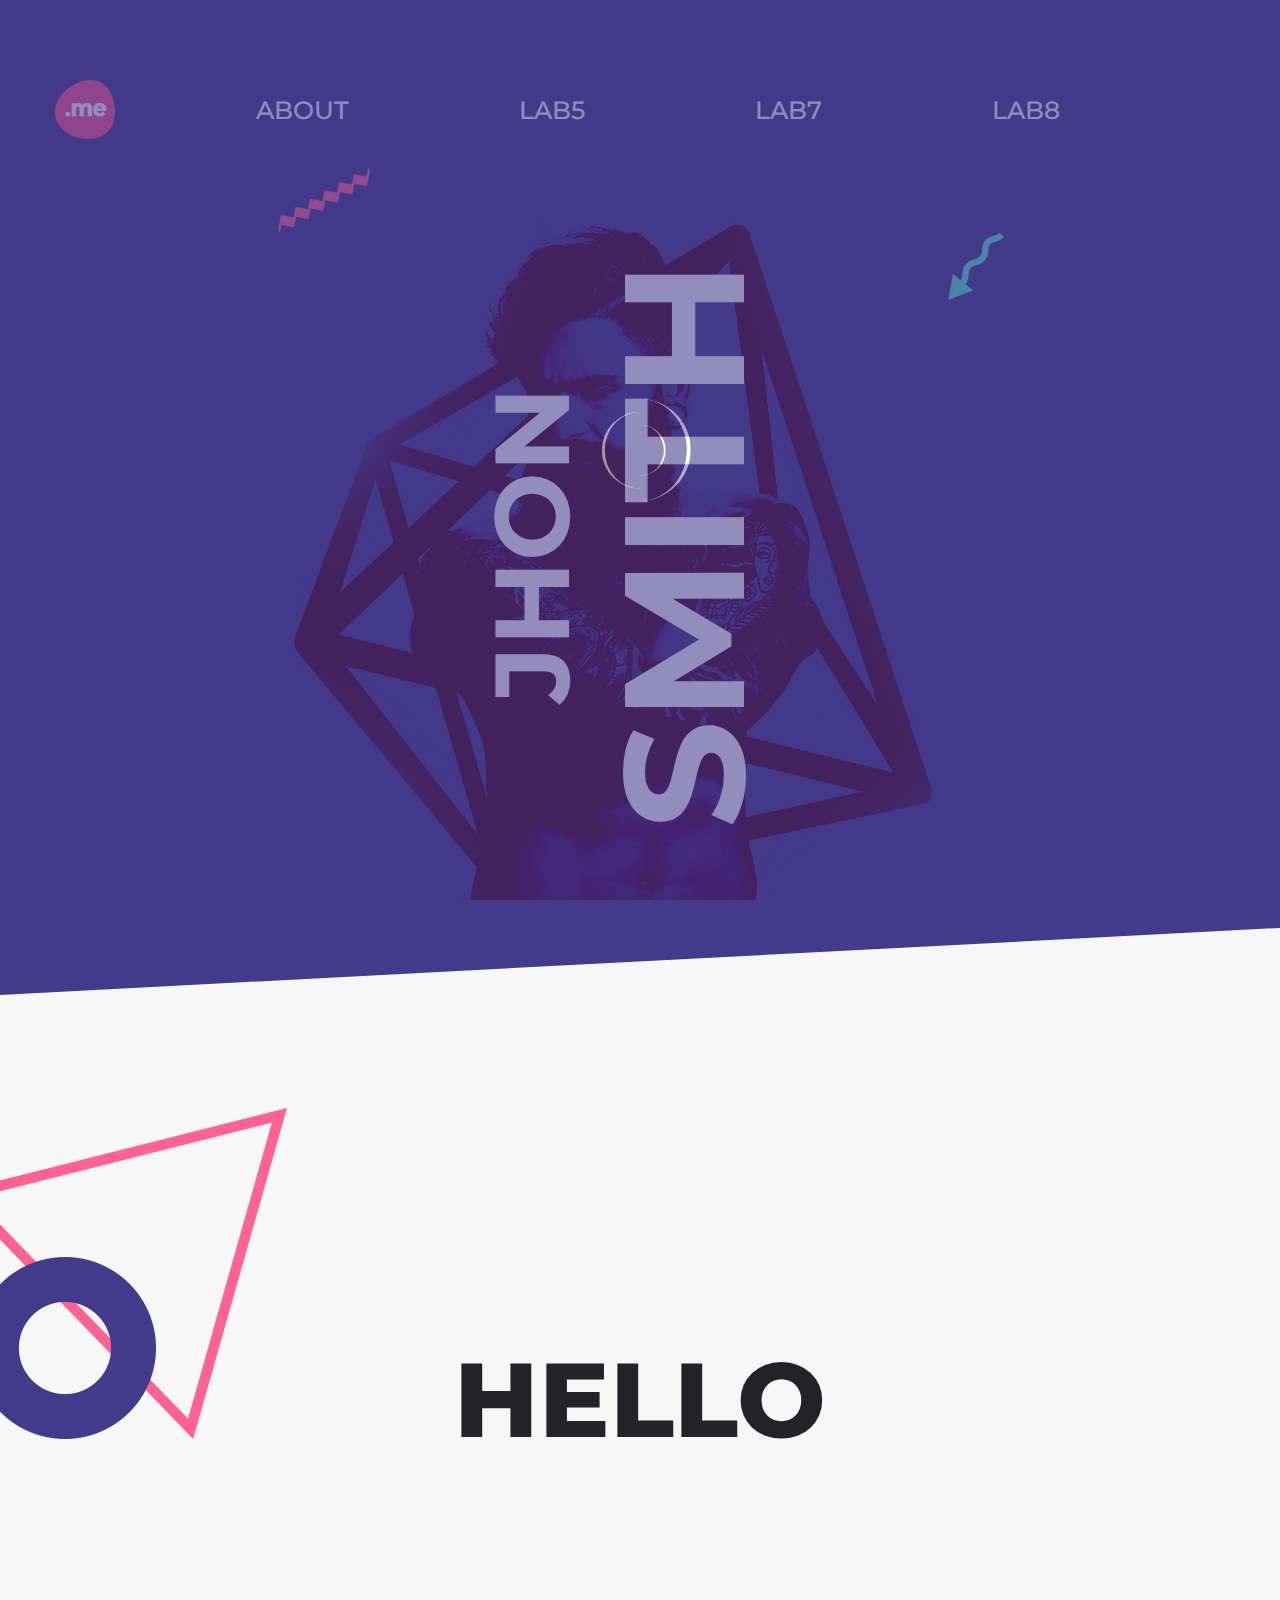
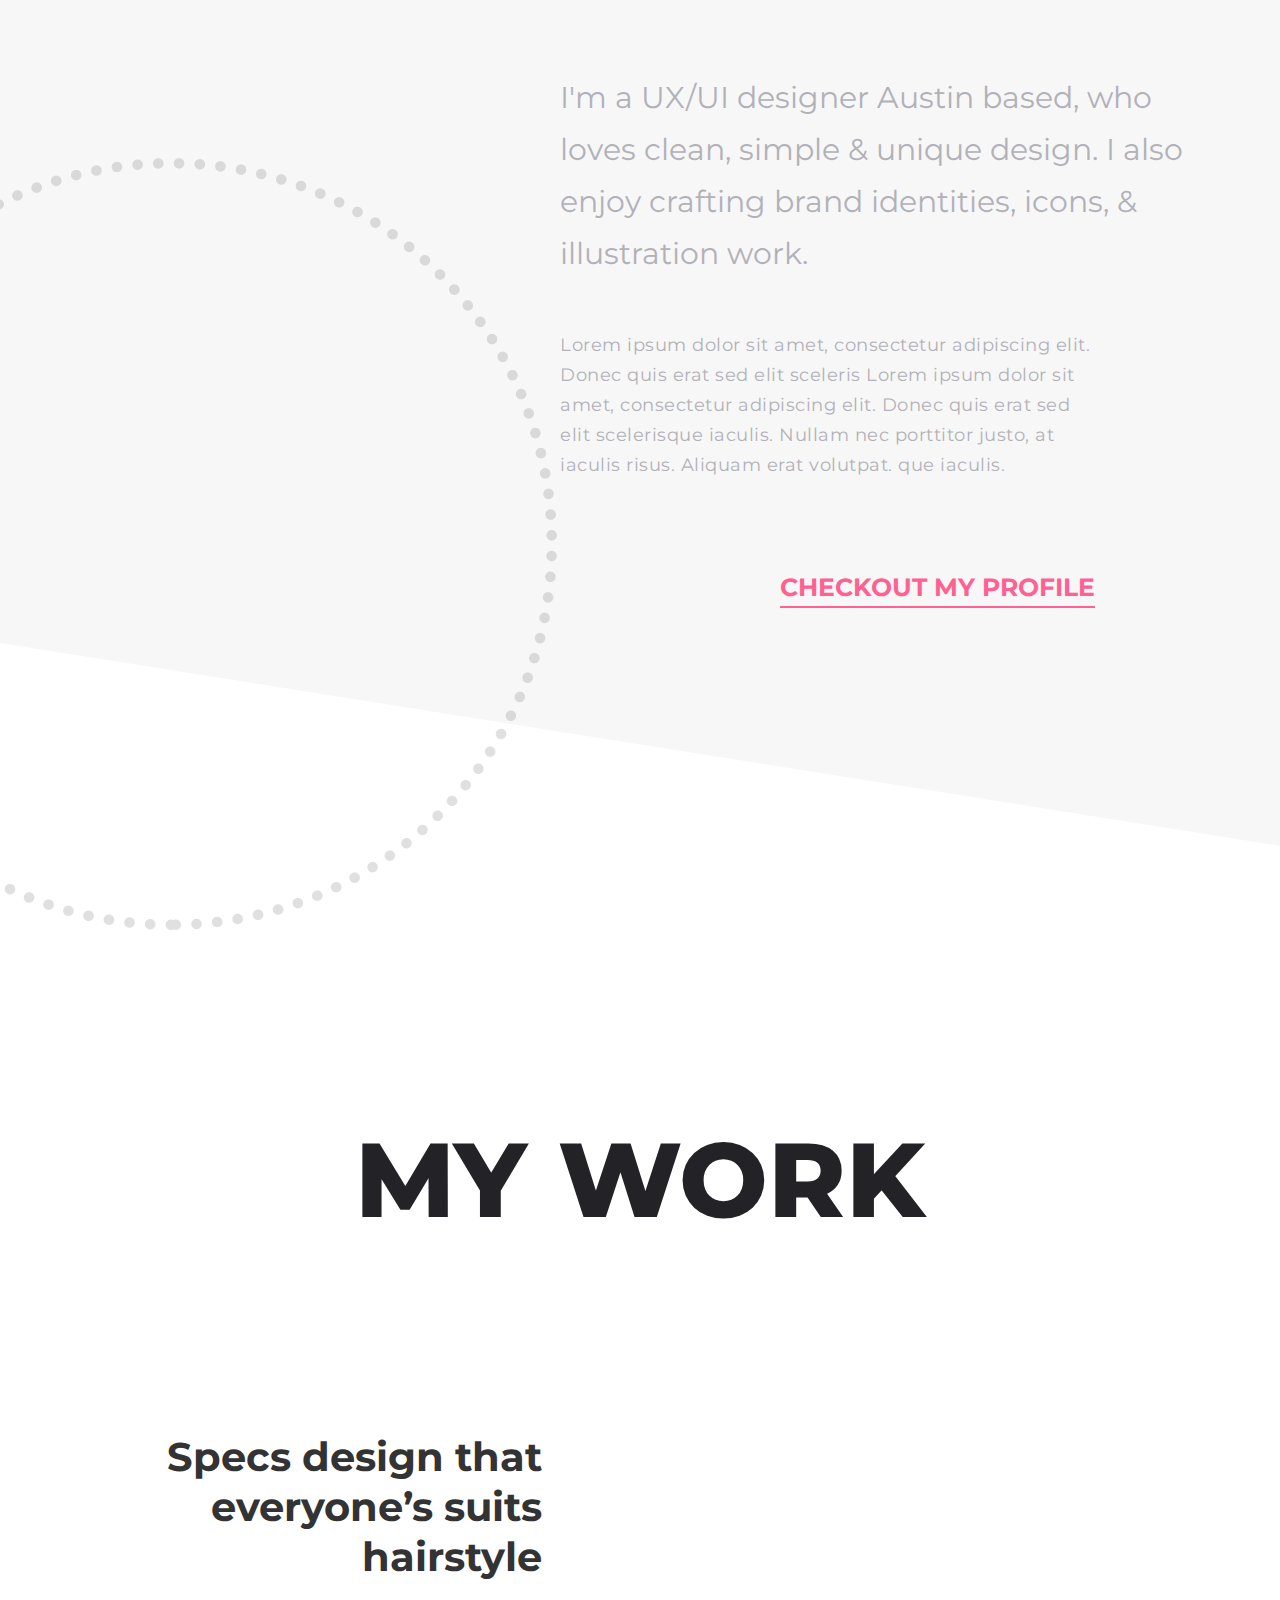
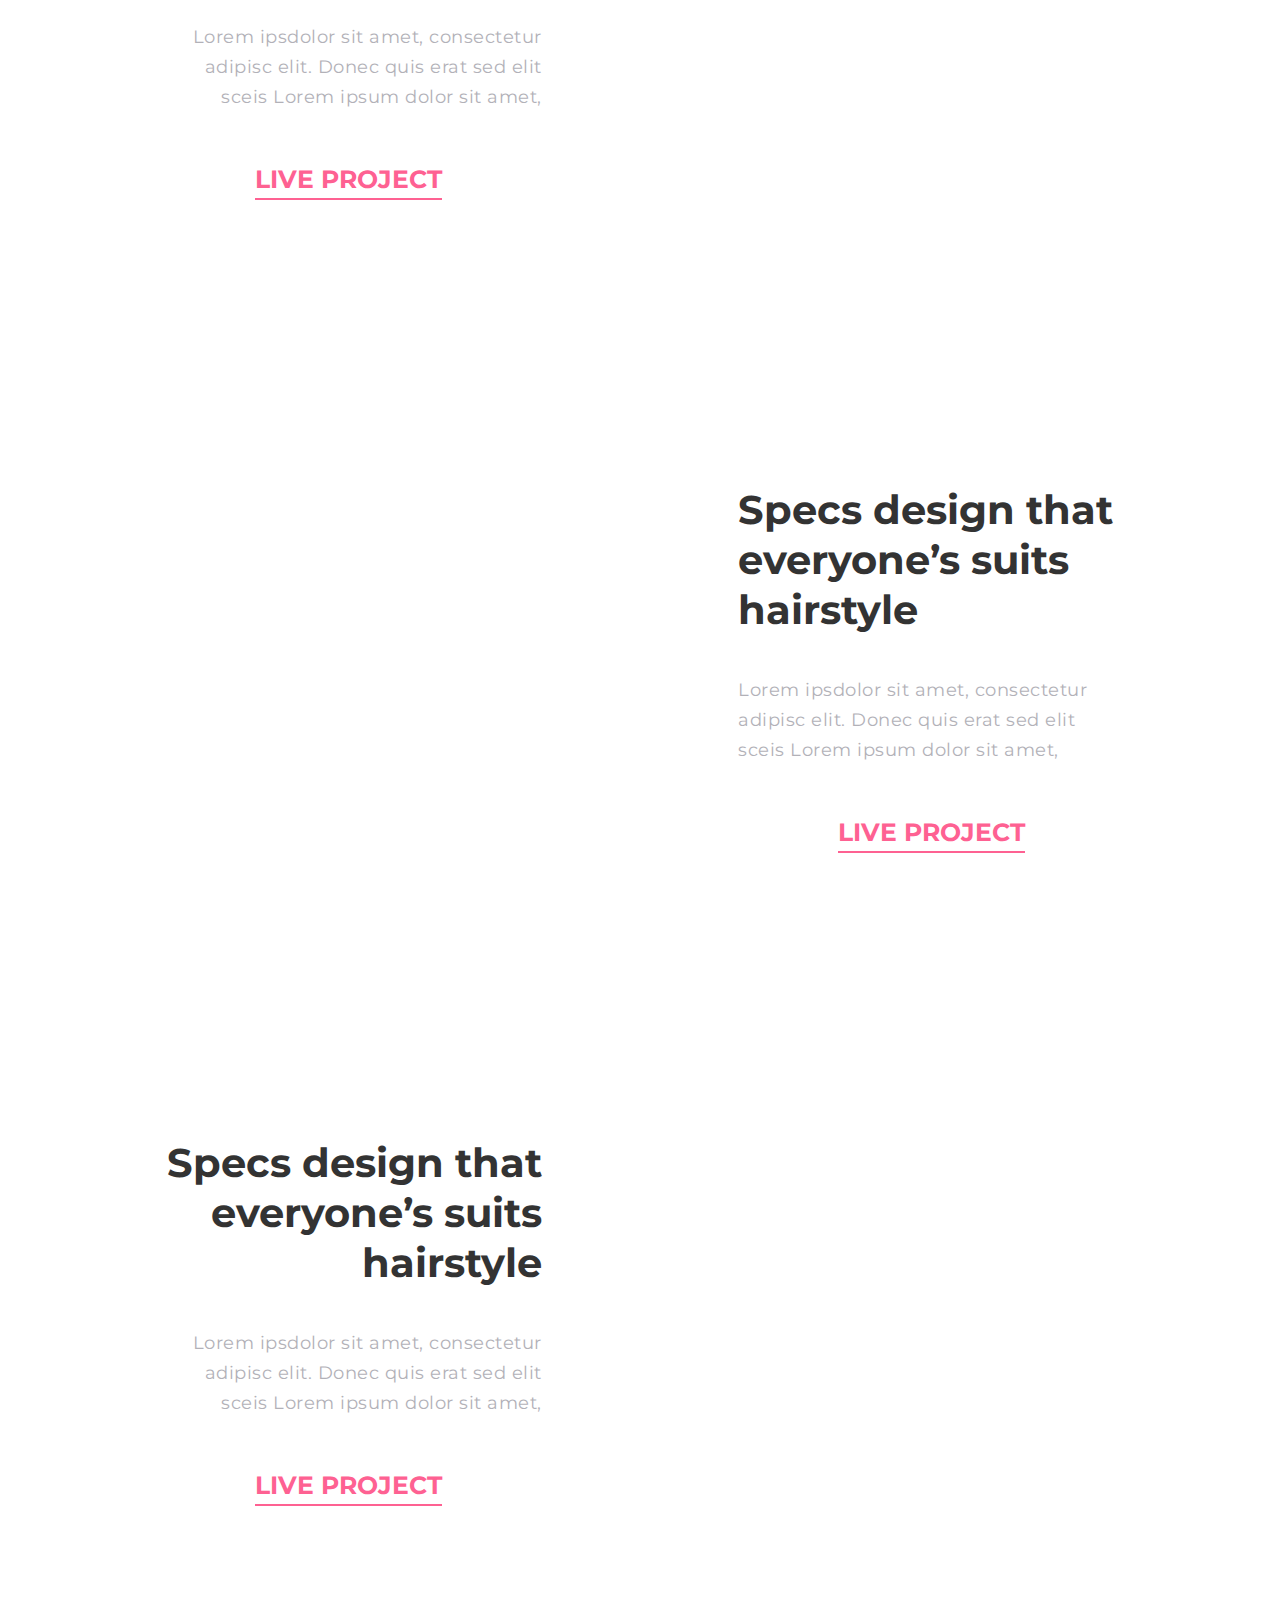
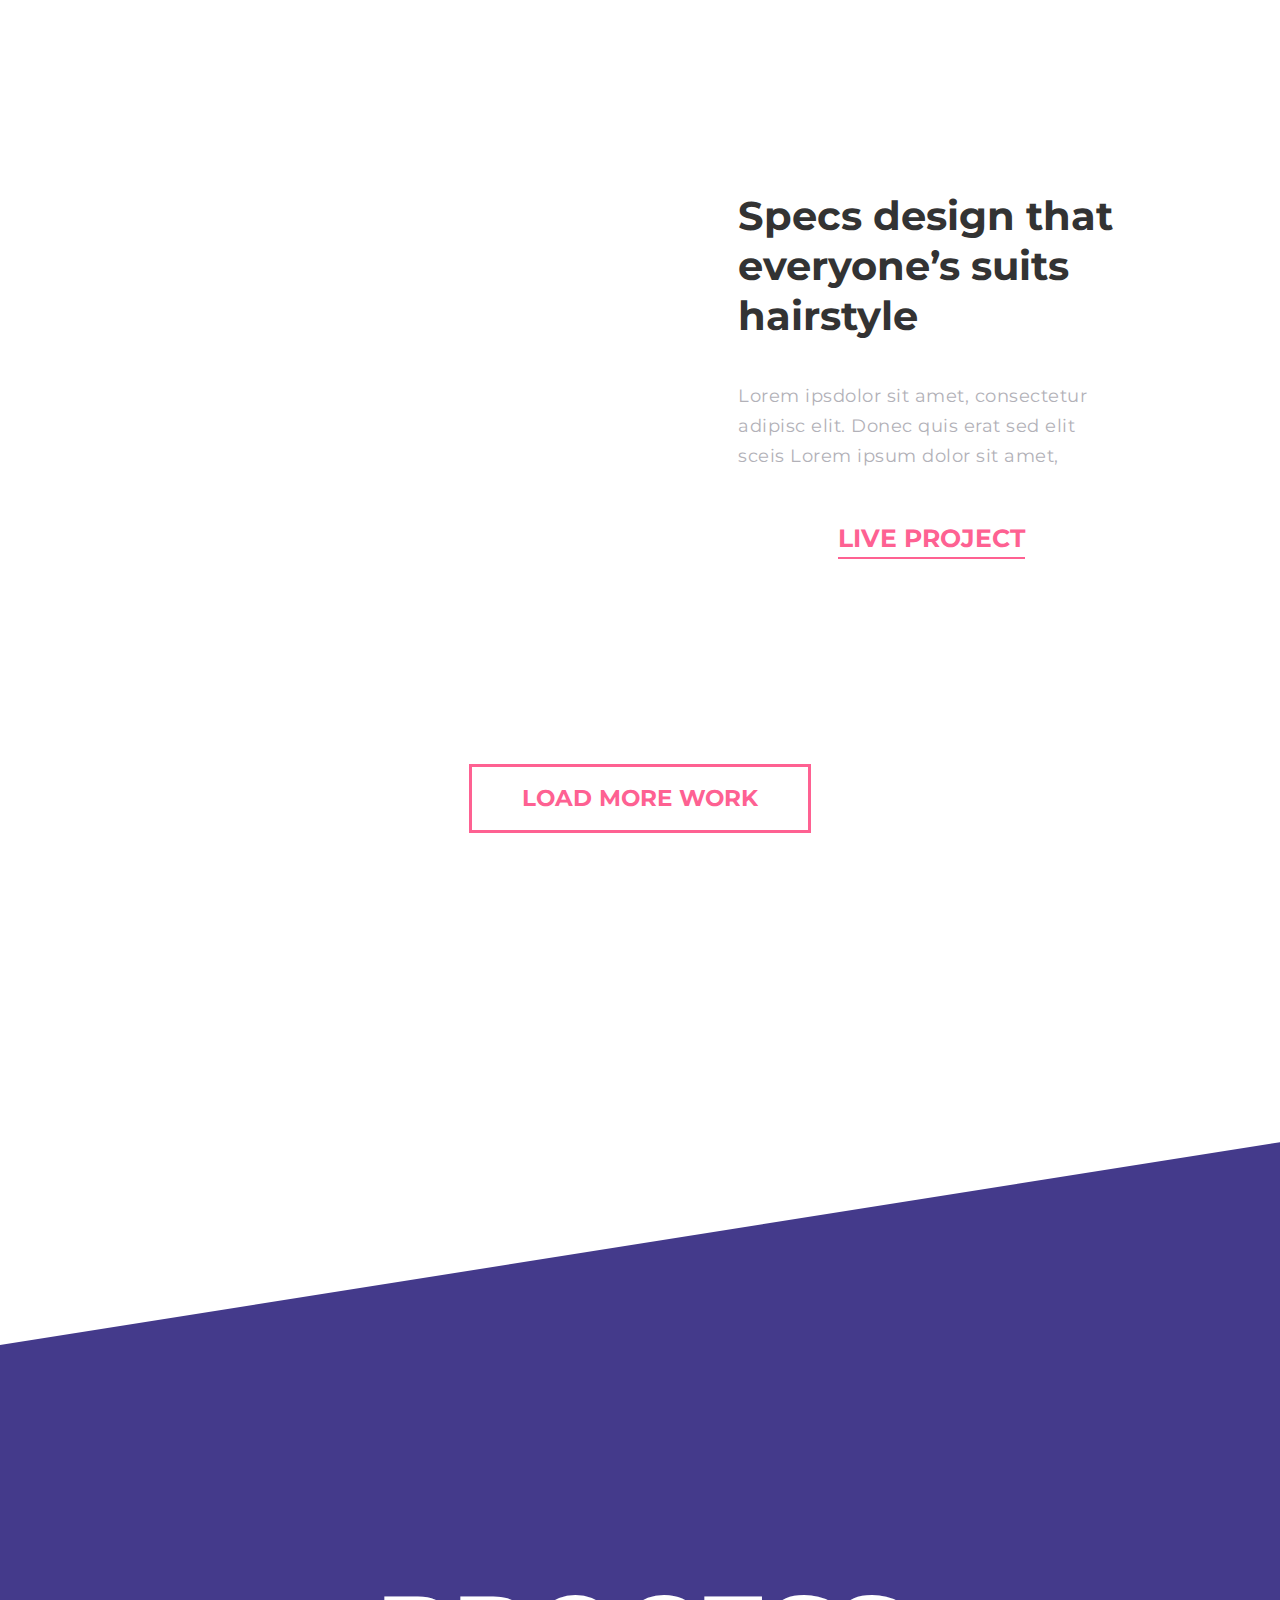
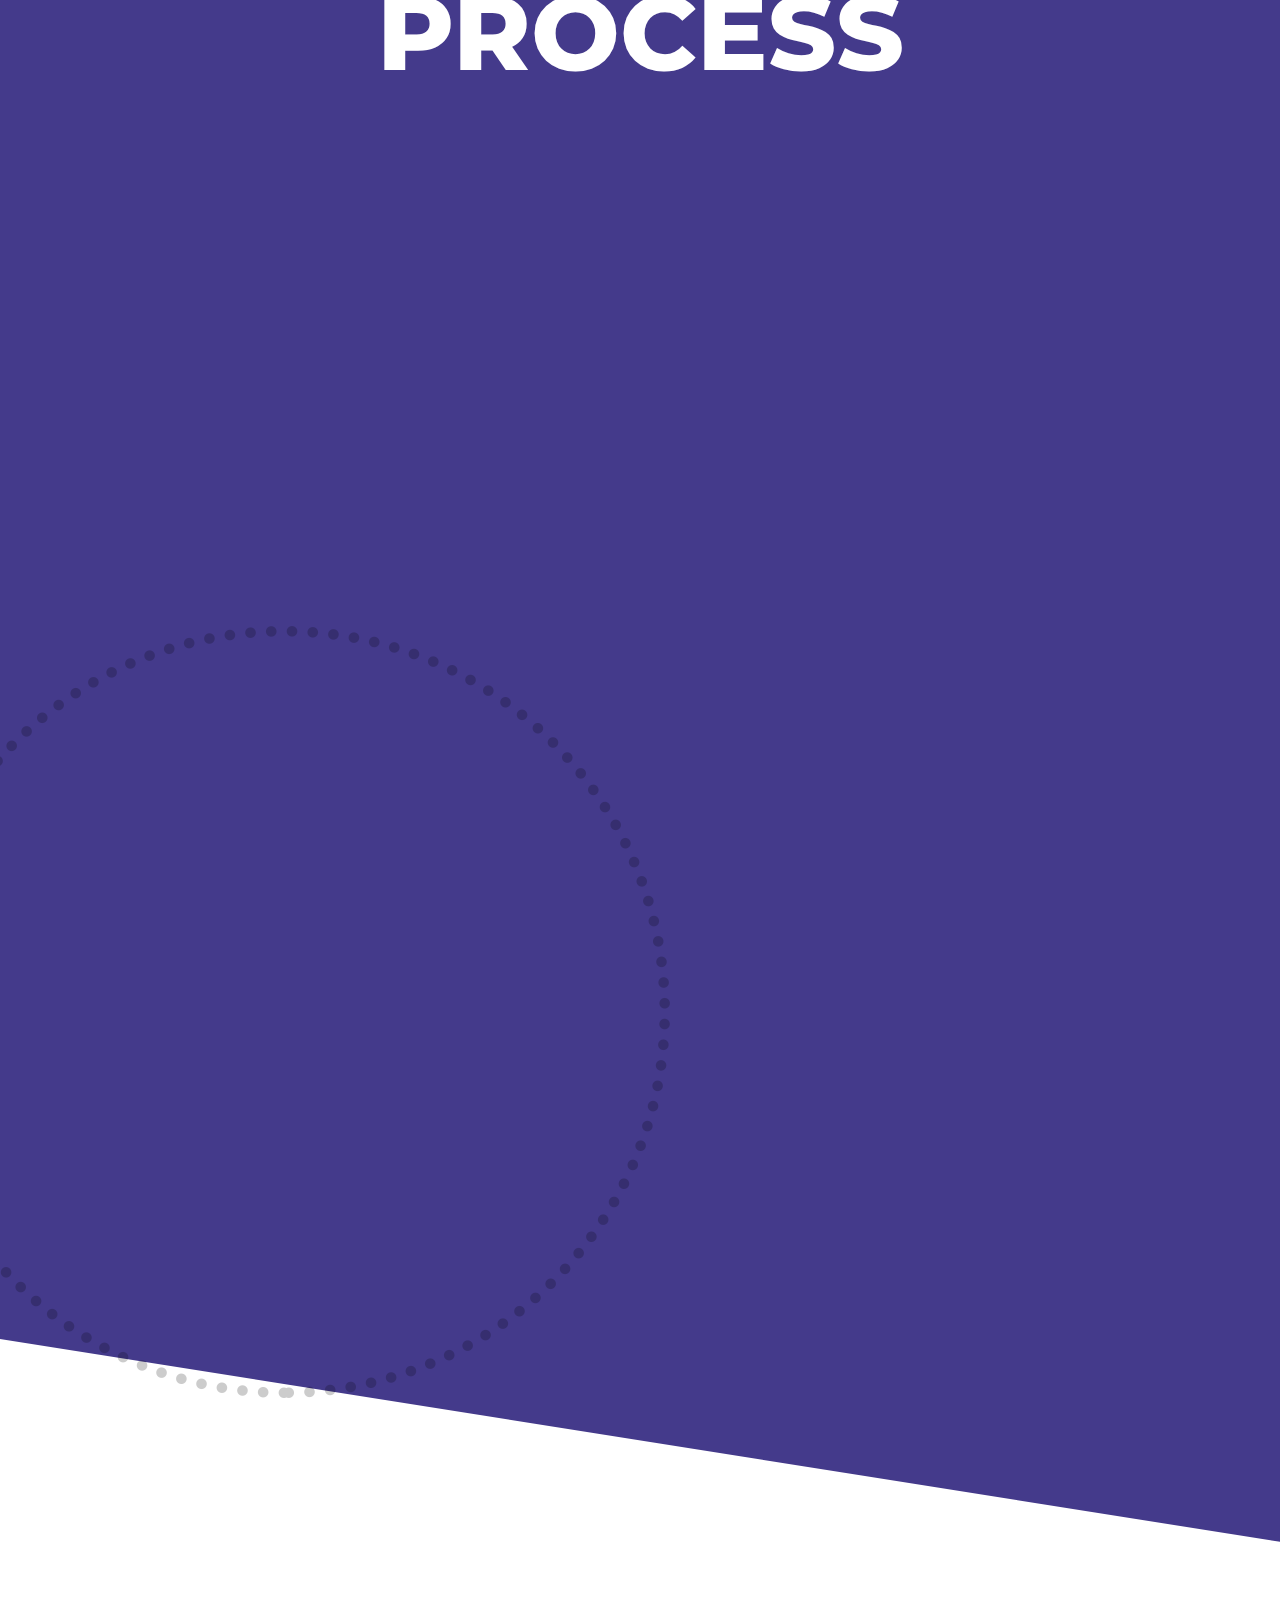
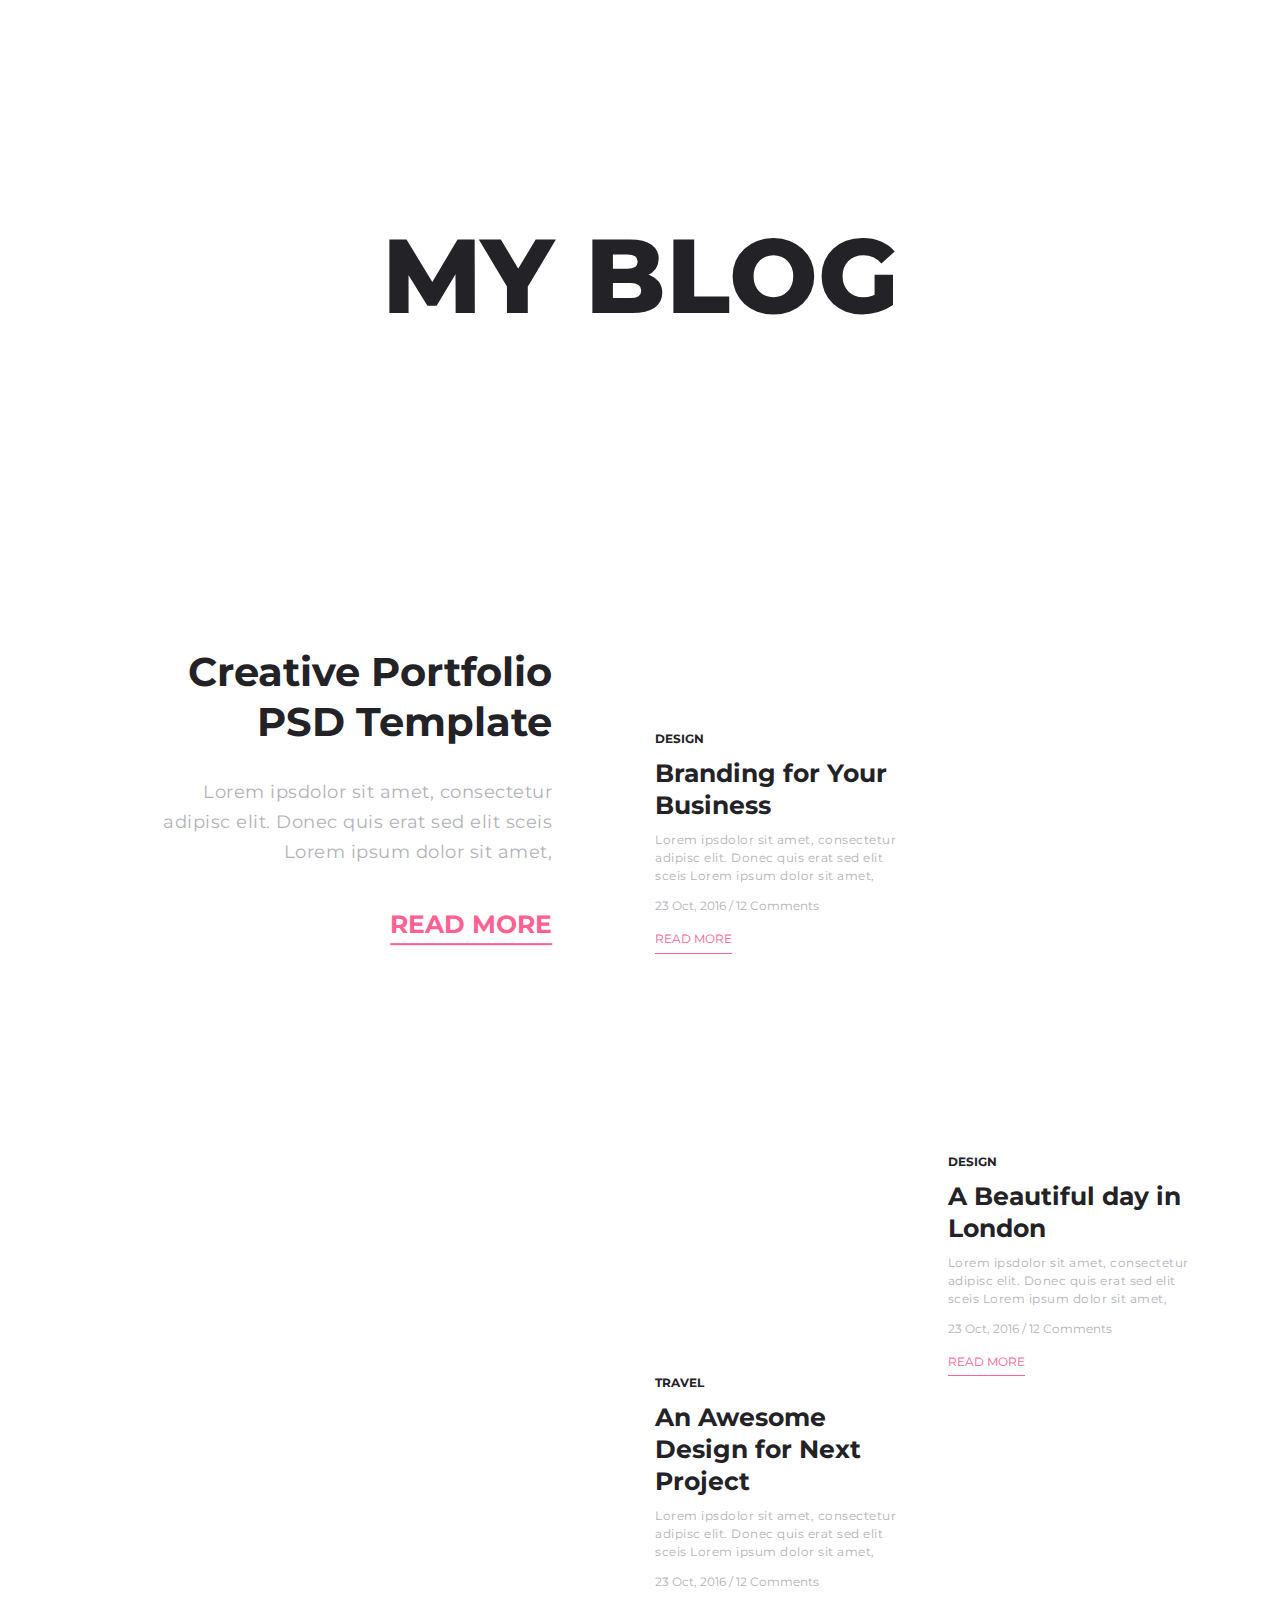
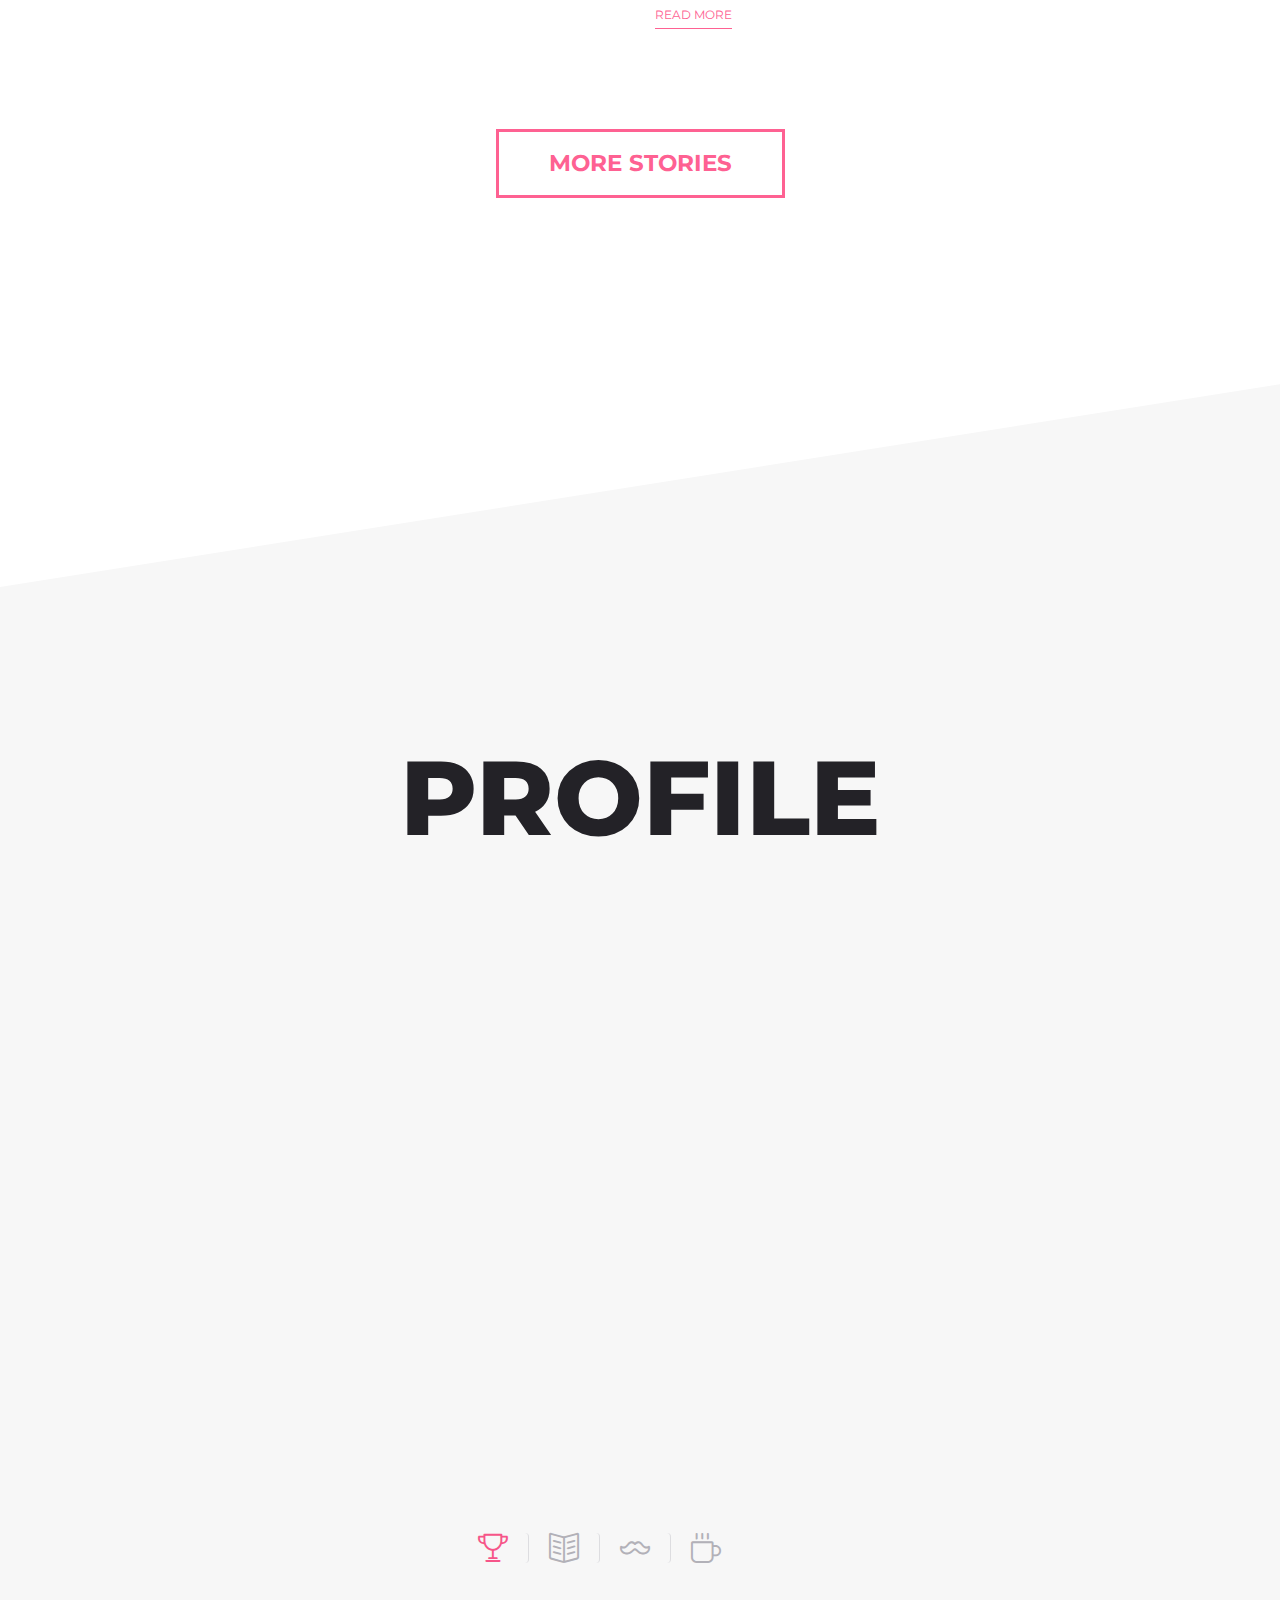
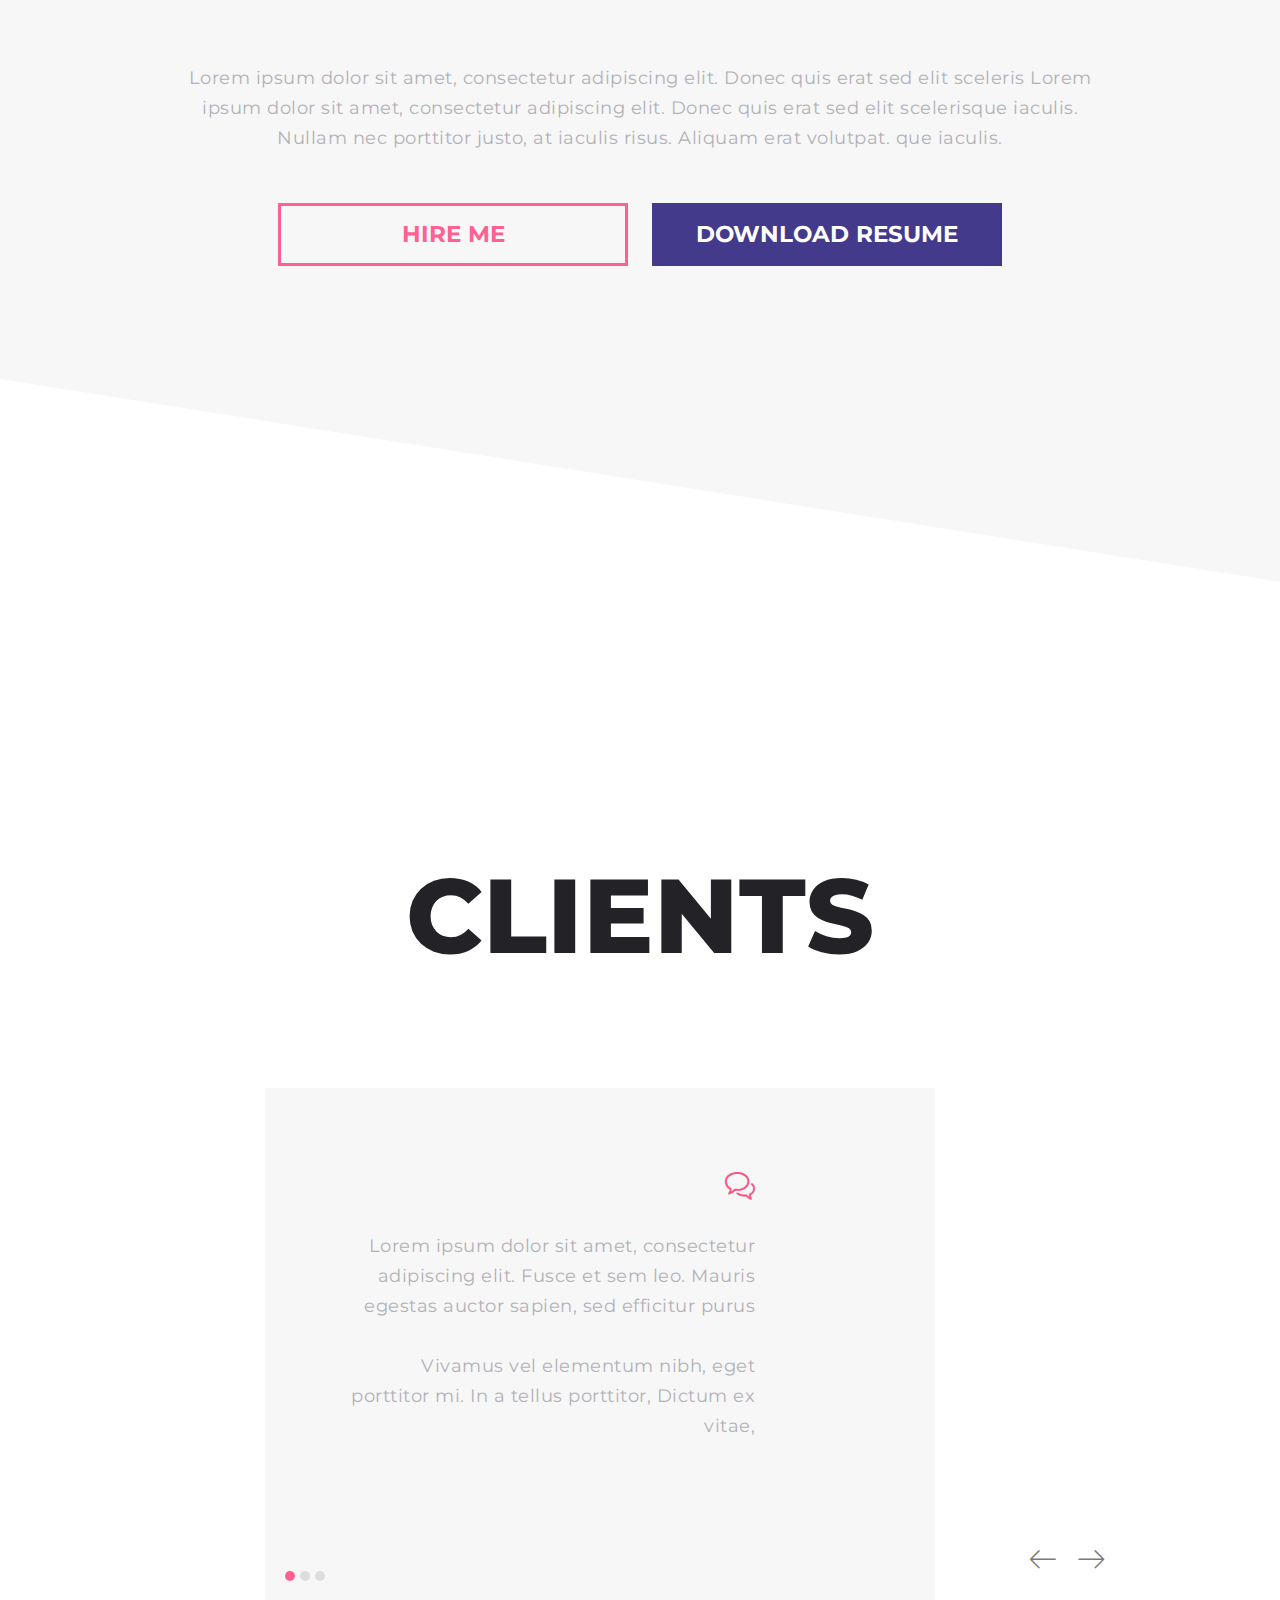
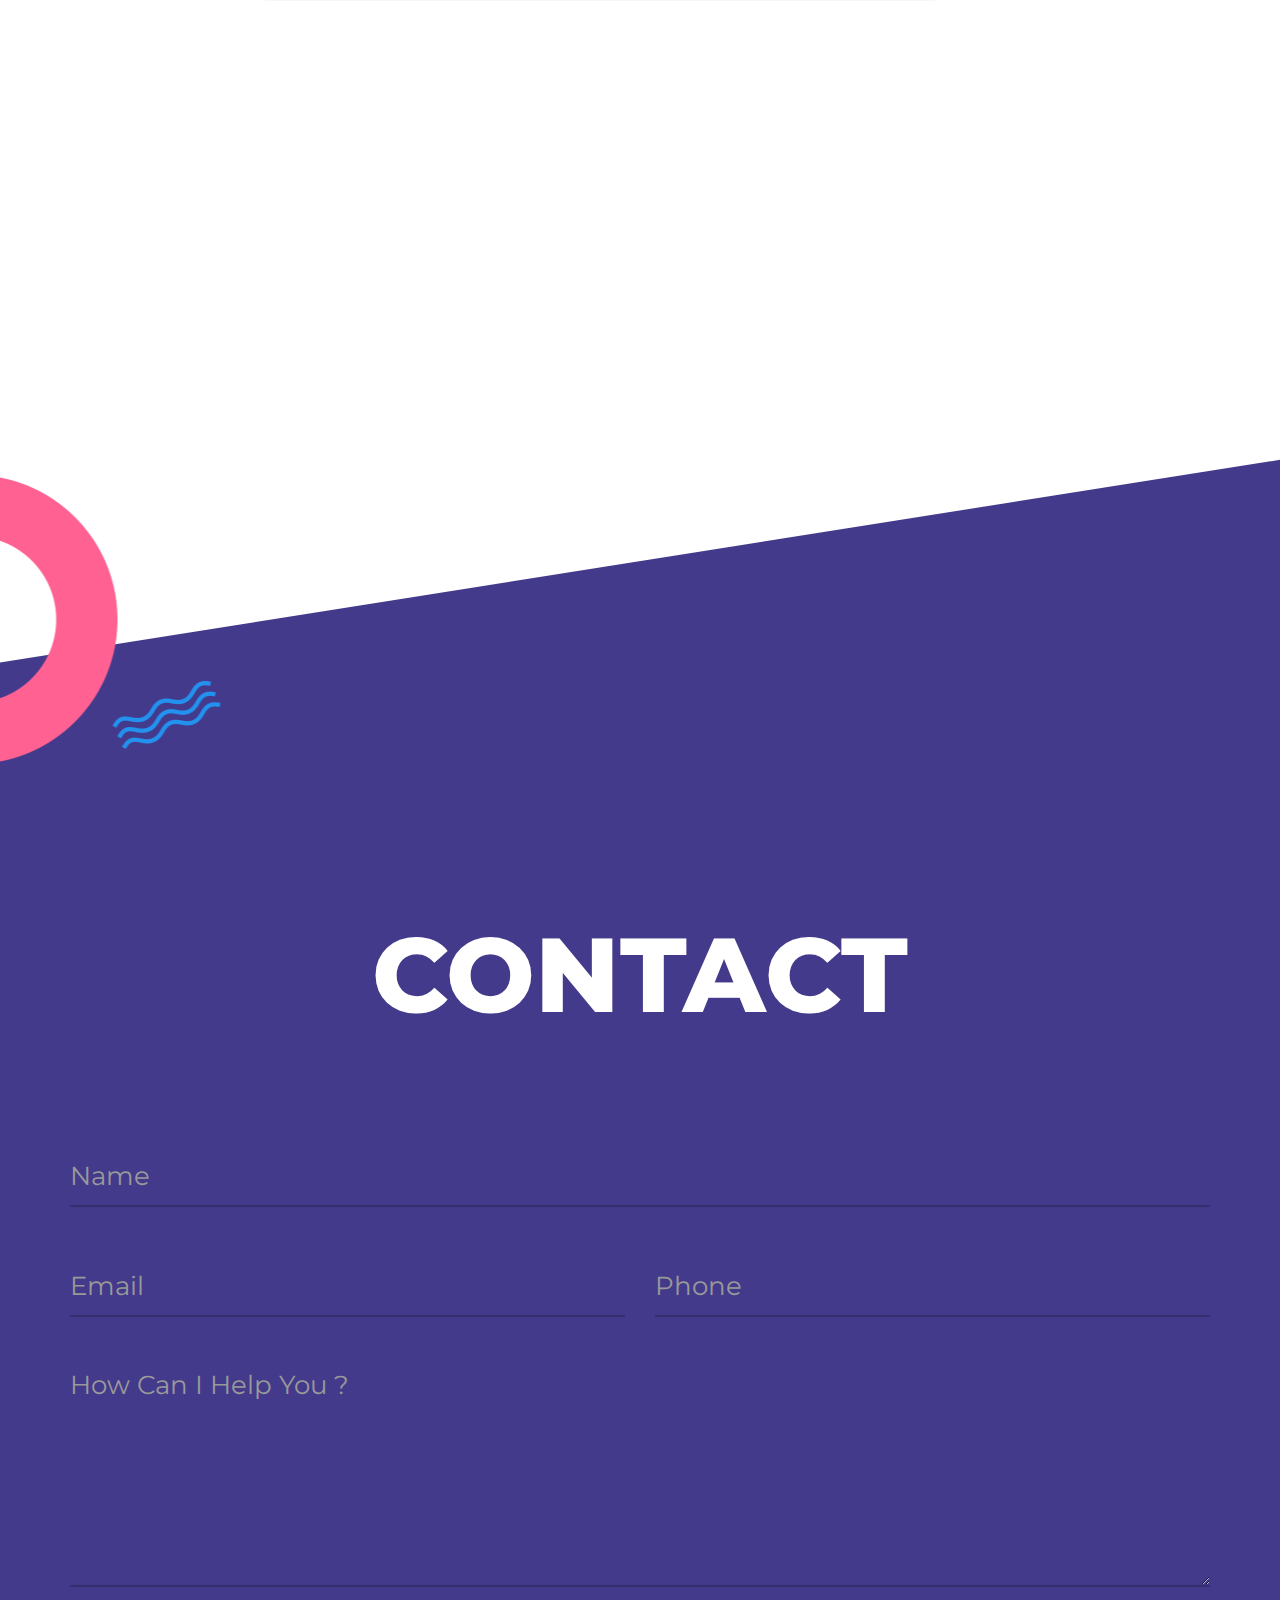
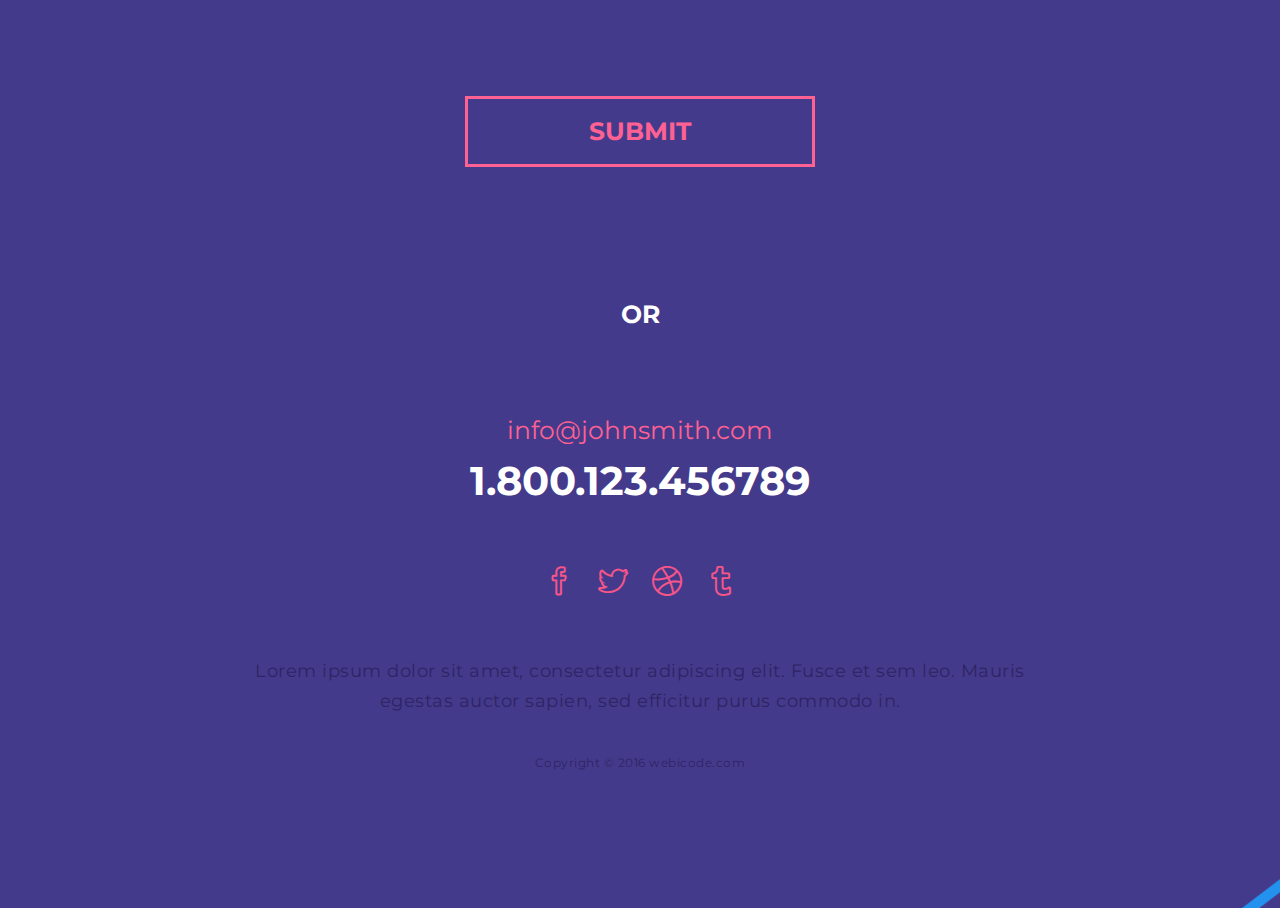
==== commit d5cfbf9b: "lab8" ====
--- a/index.html
+++ b/index.html
@@ -69,6 +69,7 @@
               <li> <a href="about.html">ABOUT </a> </li>
               <li> <a href="b3-scenario.html">LAB5 </a> </li>
               <li> <a href="lab7.html">LAB7 </a> </li>
+              <li> <a href="lab8.html">LAB8 </a> </li>
              
             </ul>
           </div>
--- a/css/style.css
+++ b/css/style.css
@@ -776,7 +776,7 @@
 }
 .header.light .navbar li a {
 	color: #fff;
-    margin-right: 200px;
+    margin-right: 130px;
     font-size: 25px;
 }
 .header.light .is-sticky .sticky {
